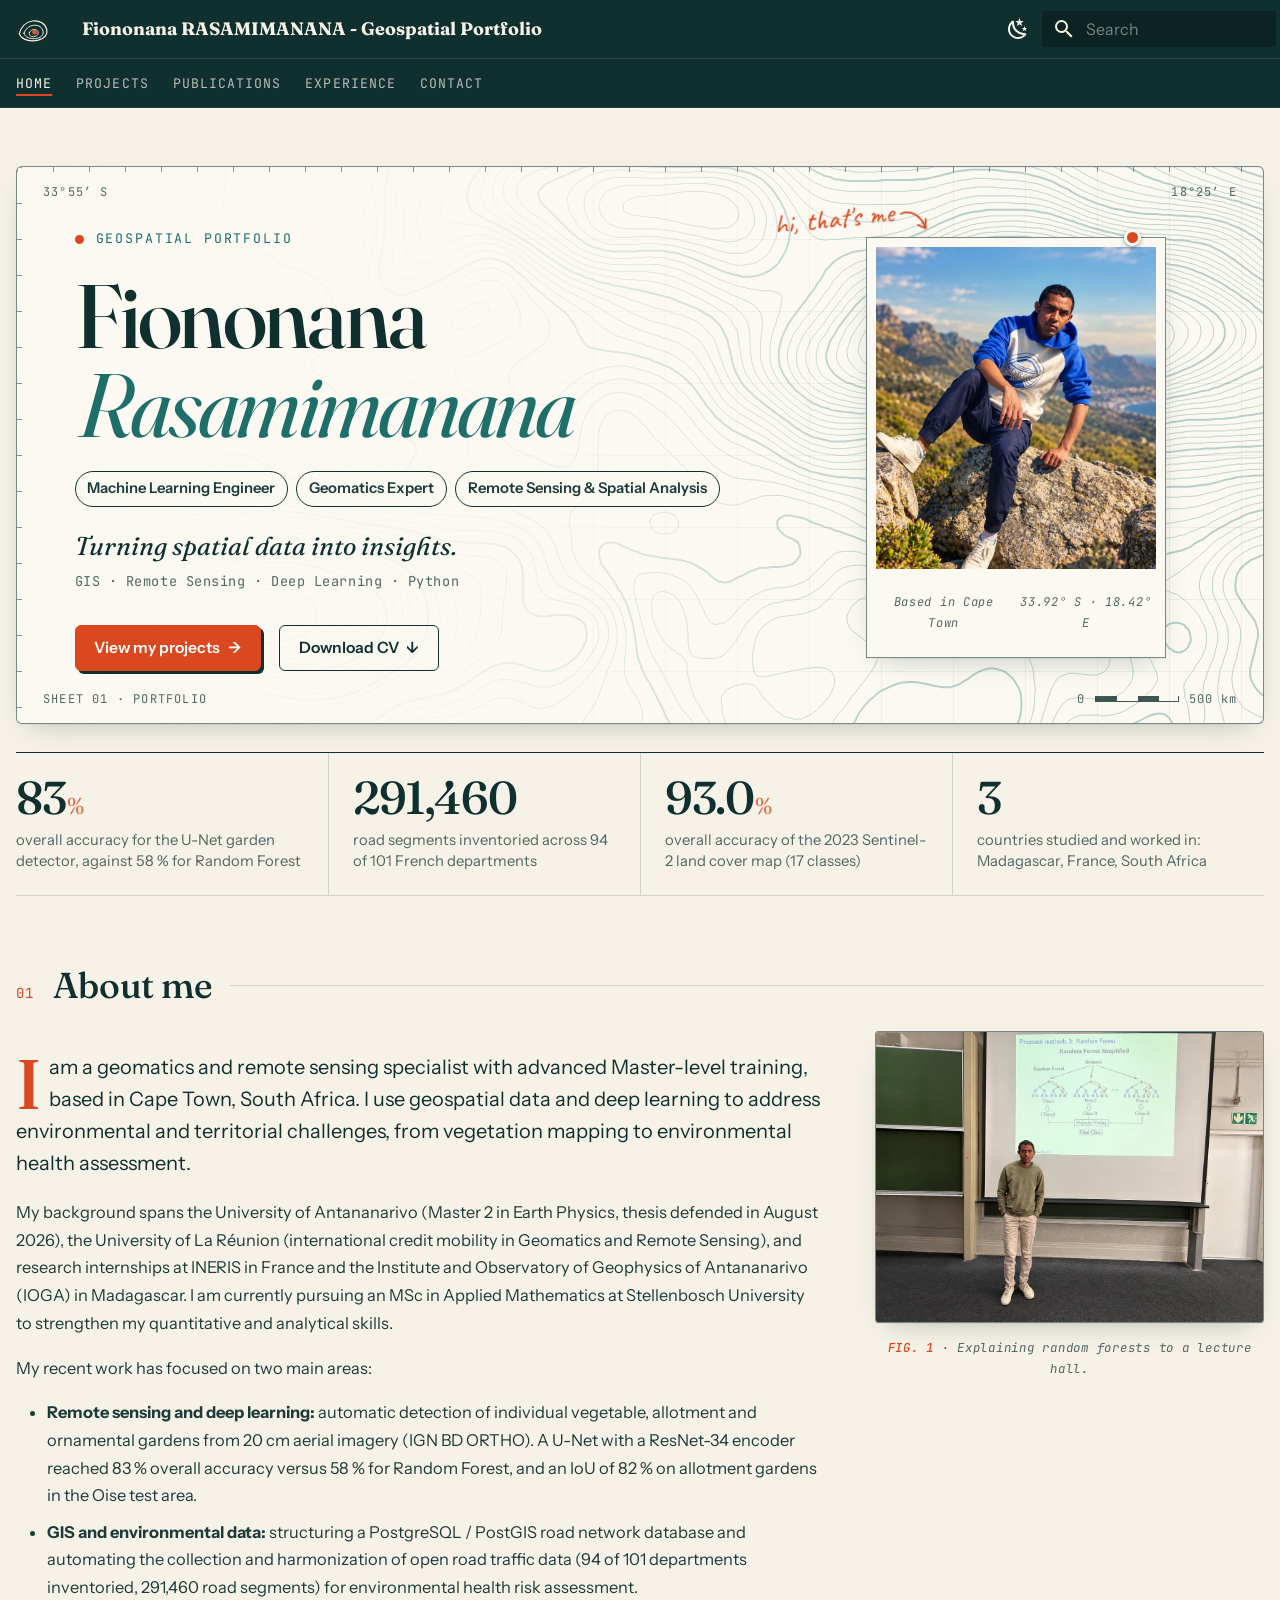
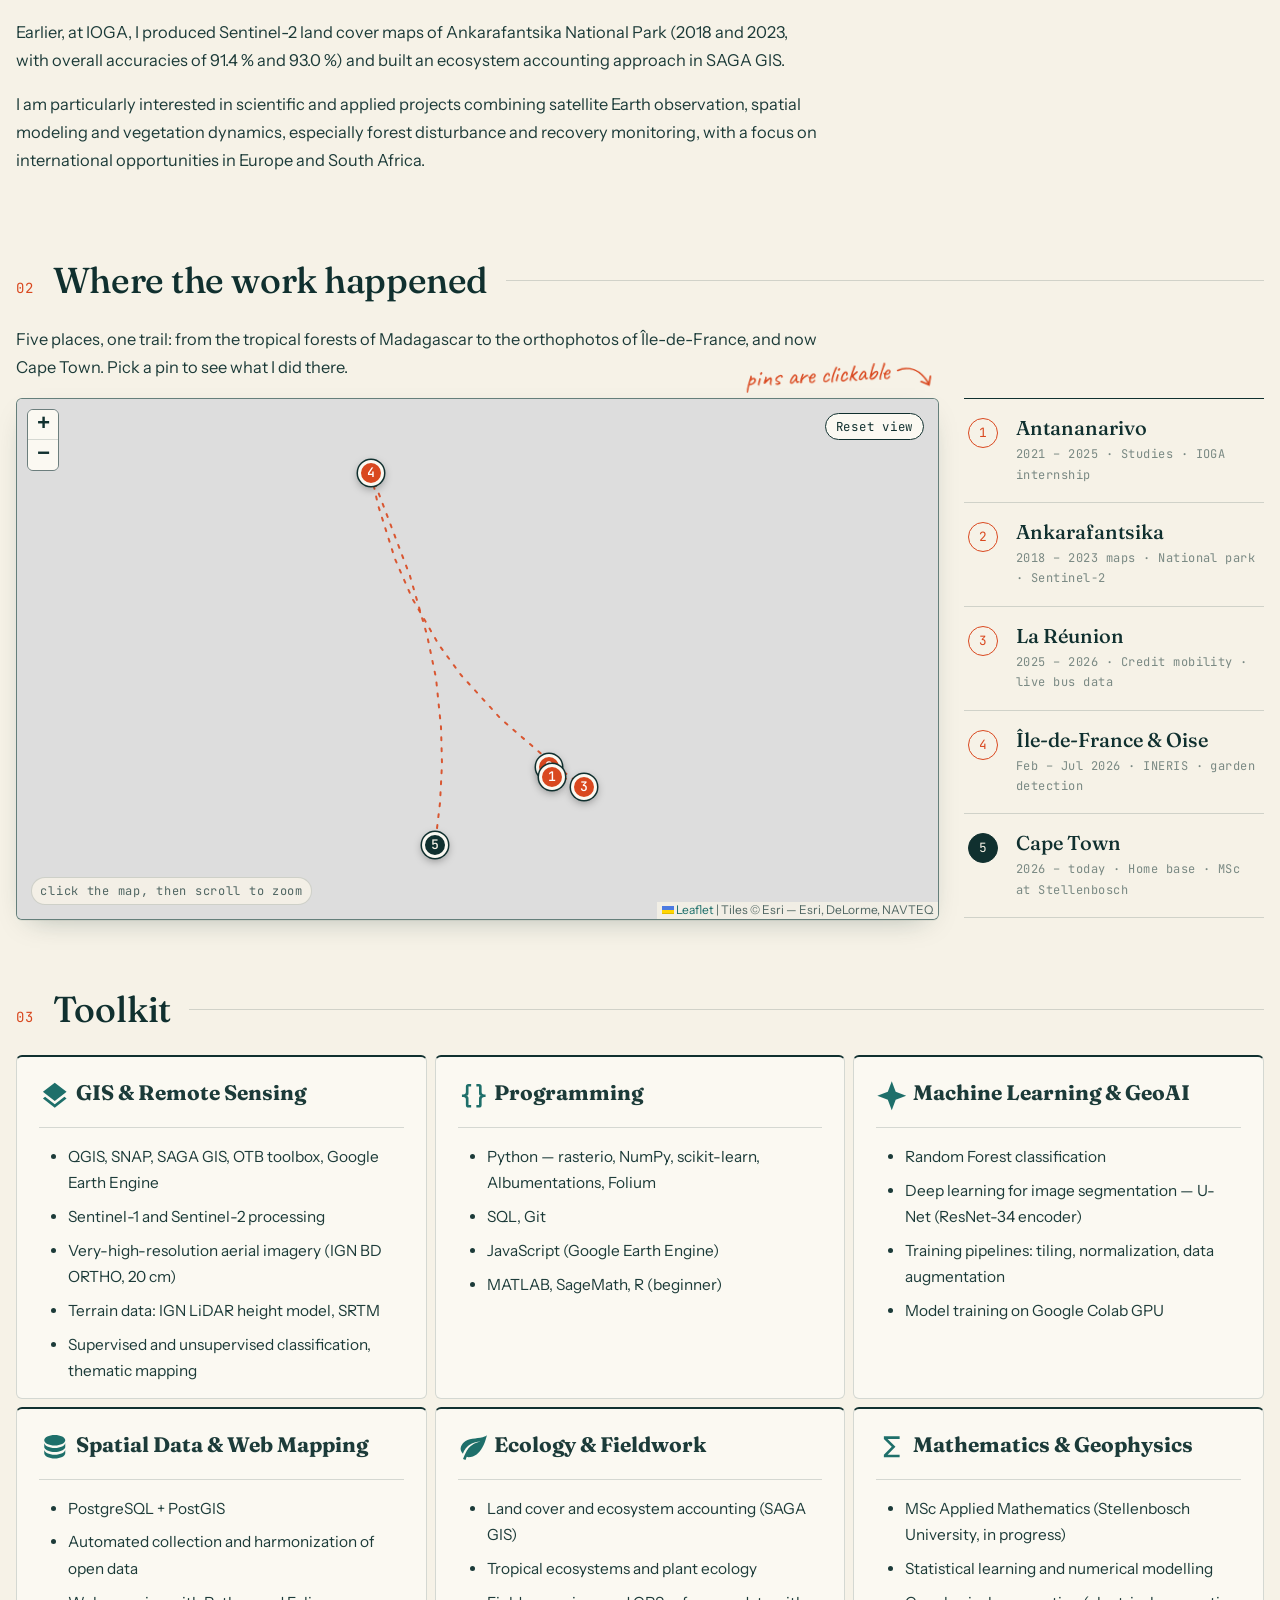
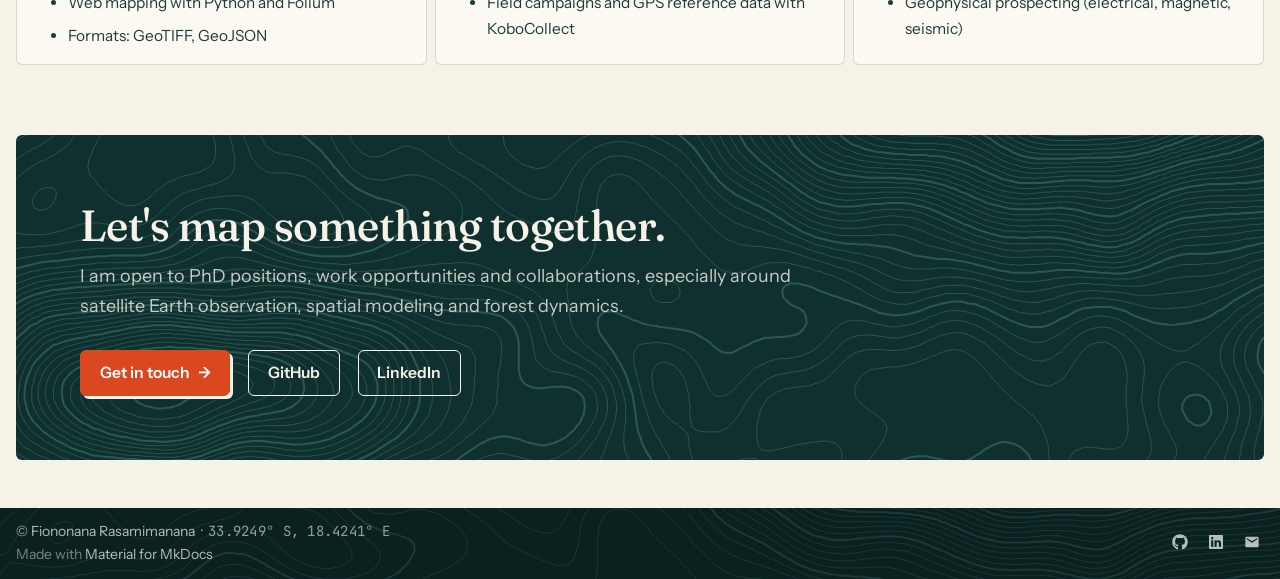
==== index.html @ 6b92d425 "Deployed 9c13c02 with MkDocs version: 1.6.1" ====
<!doctype html>
<html lang="en" class="no-js">
  <head>
    
      <meta charset="utf-8">
      <meta name="viewport" content="width=device-width,initial-scale=1">
      
        <meta name="description" content="Portfolio of Fiononana RASAMIMANANA — GIS, Remote Sensing, and Spatial Data Science">
      
      
        <meta name="author" content="Fiononana RASAMIMANANA">
      
      
        <link rel="canonical" href="https://fy0500.github.io/">
      
      
      
        <link rel="next" href="projects/">
      
      
        
      
      
      <link rel="icon" href="assets/images/favicon.svg">
      <meta name="generator" content="mkdocs-1.6.1, mkdocs-material-9.8.0">
    
    
      
        <title>Fiononana RASAMIMANANA - Geospatial Portfolio</title>
      
    
    
      <link rel="stylesheet" href="assets/stylesheets/main.57a0d79d.min.css">
      
        
        <link rel="stylesheet" href="assets/stylesheets/palette.fb2fffe2.min.css">
      
      


    
    
      
    
    
      
    
    
      <link rel="stylesheet" href="https://fonts.googleapis.com/css2?family=Fraunces:ital,opsz,wght@0,9..144,400..700;1,9..144,400..700&family=Instrument+Sans:ital,wght@0,400..700;1,400..700&family=JetBrains+Mono:wght@400;500&family=Caveat:wght@500&display=swap">
    
      <link rel="stylesheet" href="assets/vendor/leaflet/leaflet.css">
    
      <link rel="stylesheet" href="assets/css/extra.css">
    
    <script>__md_scope=new URL(".",location),__md_hash=e=>[...e].reduce(((e,_)=>(e<<5)-e+_.charCodeAt(0)),0),__md_get=(e,_=localStorage,t=__md_scope)=>JSON.parse(_.getItem(t.pathname+"."+e)),__md_set=(e,_,t=localStorage,a=__md_scope)=>{try{t.setItem(a.pathname+"."+e,JSON.stringify(_))}catch(e){}}</script>
    
      

    
    
  </head>
  
  
    
    
      
    
    
    
    
    <body dir="ltr" data-md-color-scheme="default" data-md-color-primary="custom" data-md-color-accent="custom">
  
    
    <input class="md-toggle" data-md-toggle="drawer" type="checkbox" id="__drawer" autocomplete="off">
    <input class="md-toggle" data-md-toggle="search" type="checkbox" id="__search" autocomplete="off">
    <label class="md-overlay" for="__drawer"></label>
    <div data-md-component="skip">
      
    </div>
    <div data-md-component="announce">
      
    </div>
    
    
      

<header class="md-header" data-md-component="header">
  <nav class="md-header__inner md-grid" aria-label="Header">
    <a href="." title="Fiononana RASAMIMANANA - Geospatial Portfolio" class="md-header__button md-logo" aria-label="Fiononana RASAMIMANANA - Geospatial Portfolio" data-md-component="logo">
      
  <img src="assets/images/logo.svg" alt="logo">

    </a>
    <label class="md-header__button md-icon" for="__drawer">
      
      <svg xmlns="http://www.w3.org/2000/svg" viewBox="0 0 24 24"><path d="M3 6h18v2H3zm0 5h18v2H3zm0 5h18v2H3z"/></svg>
    </label>
    <div class="md-header__title" data-md-component="header-title">
      <div class="md-header__ellipsis">
        <div class="md-header__topic">
          <span class="md-ellipsis">
            Fiononana RASAMIMANANA - Geospatial Portfolio
          </span>
        </div>
        <div class="md-header__topic" data-md-component="header-topic">
          <span class="md-ellipsis">
            
              Home
            
          </span>
        </div>
      </div>
    </div>
    
      
        <form class="md-header__option" data-md-component="palette">
  
    
    
    
    <input class="md-option" data-md-color-media="" data-md-color-scheme="default" data-md-color-primary="custom" data-md-color-accent="custom"  aria-label="Switch to dark mode"  type="radio" name="__palette" id="__palette_0">
    
      <label class="md-header__button md-icon" title="Switch to dark mode" for="__palette_1" hidden>
        <svg xmlns="http://www.w3.org/2000/svg" viewBox="0 0 24 24"><path d="m17.75 4.09-2.53 1.94.91 3.06-2.63-1.81-2.63 1.81.91-3.06-2.53-1.94L12.44 4l1.06-3 1.06 3zm3.5 6.91-1.64 1.25.59 1.98-1.7-1.17-1.7 1.17.59-1.98L15.75 11l2.06-.05L18.5 9l.69 1.95zm-2.28 4.95c.83-.08 1.72 1.1 1.19 1.85-.32.45-.66.87-1.08 1.27C15.17 23 8.84 23 4.94 19.07c-3.91-3.9-3.91-10.24 0-14.14.4-.4.82-.76 1.27-1.08.75-.53 1.93.36 1.85 1.19-.27 2.86.69 5.83 2.89 8.02a9.96 9.96 0 0 0 8.02 2.89m-1.64 2.02a12.08 12.08 0 0 1-7.8-3.47c-2.17-2.19-3.33-5-3.49-7.82-2.81 3.14-2.7 7.96.31 10.98 3.02 3.01 7.84 3.12 10.98.31"/></svg>
      </label>
    
  
    
    
    
    <input class="md-option" data-md-color-media="" data-md-color-scheme="slate" data-md-color-primary="custom" data-md-color-accent="custom"  aria-label="Switch to light mode"  type="radio" name="__palette" id="__palette_1">
    
      <label class="md-header__button md-icon" title="Switch to light mode" for="__palette_0" hidden>
        <svg xmlns="http://www.w3.org/2000/svg" viewBox="0 0 24 24"><path d="M12 7a5 5 0 0 1 5 5 5 5 0 0 1-5 5 5 5 0 0 1-5-5 5 5 0 0 1 5-5m0 2a3 3 0 0 0-3 3 3 3 0 0 0 3 3 3 3 0 0 0 3-3 3 3 0 0 0-3-3m0-7 2.39 3.42C13.65 5.15 12.84 5 12 5s-1.65.15-2.39.42zM3.34 7l4.16-.35A7.2 7.2 0 0 0 5.94 8.5c-.44.74-.69 1.5-.83 2.29zm.02 10 1.76-3.77a7.131 7.131 0 0 0 2.38 4.14zM20.65 7l-1.77 3.79a7.02 7.02 0 0 0-2.38-4.15zm-.01 10-4.14.36c.59-.51 1.12-1.14 1.54-1.86.42-.73.69-1.5.83-2.29zM12 22l-2.41-3.44c.74.27 1.55.44 2.41.44.82 0 1.63-.17 2.37-.44z"/></svg>
      </label>
    
  
</form>
      
    
    
      <script>var palette=__md_get("__palette");if(palette&&palette.color){if("(prefers-color-scheme)"===palette.color.media){var media=matchMedia("(prefers-color-scheme: light)"),input=document.querySelector(media.matches?"[data-md-color-media='(prefers-color-scheme: light)']":"[data-md-color-media='(prefers-color-scheme: dark)']");palette.color.media=input.getAttribute("data-md-color-media"),palette.color.scheme=input.getAttribute("data-md-color-scheme"),palette.color.primary=input.getAttribute("data-md-color-primary"),palette.color.accent=input.getAttribute("data-md-color-accent")}for(var[key,value]of Object.entries(palette.color))document.body.setAttribute("data-md-color-"+key,value)}</script>
    
    
    
      
      
        <label class="md-header__button md-icon" for="__search">
          
          <svg xmlns="http://www.w3.org/2000/svg" viewBox="0 0 24 24"><path d="M9.5 3A6.5 6.5 0 0 1 16 9.5c0 1.61-.59 3.09-1.56 4.23l.27.27h.79l5 5-1.5 1.5-5-5v-.79l-.27-.27A6.52 6.52 0 0 1 9.5 16 6.5 6.5 0 0 1 3 9.5 6.5 6.5 0 0 1 9.5 3m0 2C7 5 5 7 5 9.5S7 14 9.5 14 14 12 14 9.5 12 5 9.5 5"/></svg>
        </label>
        <div class="md-search" data-md-component="search" role="dialog">
  <label class="md-search__overlay" for="__search"></label>
  <div class="md-search__inner" role="search">
    <form class="md-search__form" name="search">
      <input type="text" class="md-search__input" name="query" aria-label="Search" placeholder="Search" autocapitalize="off" autocorrect="off" autocomplete="off" spellcheck="false" data-md-component="search-query" required>
      <label class="md-search__icon md-icon" for="__search">
        
        <svg xmlns="http://www.w3.org/2000/svg" viewBox="0 0 24 24"><path d="M9.5 3A6.5 6.5 0 0 1 16 9.5c0 1.61-.59 3.09-1.56 4.23l.27.27h.79l5 5-1.5 1.5-5-5v-.79l-.27-.27A6.52 6.52 0 0 1 9.5 16 6.5 6.5 0 0 1 3 9.5 6.5 6.5 0 0 1 9.5 3m0 2C7 5 5 7 5 9.5S7 14 9.5 14 14 12 14 9.5 12 5 9.5 5"/></svg>
        
        <svg xmlns="http://www.w3.org/2000/svg" viewBox="0 0 24 24"><path d="M20 11v2H8l5.5 5.5-1.42 1.42L4.16 12l7.92-7.92L13.5 5.5 8 11z"/></svg>
      </label>
      <nav class="md-search__options" aria-label="Search">
        
        <button type="reset" class="md-search__icon md-icon" title="Clear" aria-label="Clear" tabindex="-1">
          
          <svg xmlns="http://www.w3.org/2000/svg" viewBox="0 0 24 24"><path d="M19 6.41 17.59 5 12 10.59 6.41 5 5 6.41 10.59 12 5 17.59 6.41 19 12 13.41 17.59 19 19 17.59 13.41 12z"/></svg>
        </button>
      </nav>
      
    </form>
    <div class="md-search__output">
      <div class="md-search__scrollwrap" tabindex="0" data-md-scrollfix>
        <div class="md-search-result" data-md-component="search-result">
          <div class="md-search-result__meta">
            Initializing search
          </div>
          <ol class="md-search-result__list" role="presentation"></ol>
        </div>
      </div>
    </div>
  </div>
</div>
      
    
    
  </nav>
  
</header>
    
    <div class="md-container" data-md-component="container">
      
      
        
          
            
<nav class="md-tabs" aria-label="Tabs" data-md-component="tabs">
  <div class="md-grid">
    <ul class="md-tabs__list">
      
        
  
  
  
    
  
  
    <li class="md-tabs__item md-tabs__item--active">
      <a href="." class="md-tabs__link">
        
  
  
    
  
  Home

      </a>
    </li>
  

      
        
  
  
  
  
    
    
      <li class="md-tabs__item">
        <a href="projects/" class="md-tabs__link">
          
  
  
  Projects

        </a>
      </li>
    
  

      
        
  
  
  
  
    <li class="md-tabs__item">
      <a href="publications/" class="md-tabs__link">
        
  
  
    
  
  Publications

      </a>
    </li>
  

      
        
  
  
  
  
    <li class="md-tabs__item">
      <a href="experience/" class="md-tabs__link">
        
  
  
    
  
  Experience

      </a>
    </li>
  

      
        
  
  
  
  
    <li class="md-tabs__item">
      <a href="contact/" class="md-tabs__link">
        
  
  
    
  
  Contact

      </a>
    </li>
  

      
    </ul>
  </div>
</nav>
          
        
      
      <main class="md-main" data-md-component="main">
        <div class="md-main__inner md-grid">
          
            
              
                
              
              <div class="md-sidebar md-sidebar--primary" data-md-component="sidebar" data-md-type="navigation" hidden>
                <div class="md-sidebar__scrollwrap">
                  <div class="md-sidebar__inner">
                    


  


<nav class="md-nav md-nav--primary md-nav--lifted" aria-label="Navigation" data-md-level="0">
  <label class="md-nav__title" for="__drawer">
    <a href="." title="Fiononana RASAMIMANANA - Geospatial Portfolio" class="md-nav__button md-logo" aria-label="Fiononana RASAMIMANANA - Geospatial Portfolio" data-md-component="logo">
      
  <img src="assets/images/logo.svg" alt="logo">

    </a>
    Fiononana RASAMIMANANA - Geospatial Portfolio
  </label>
  
  <ul class="md-nav__list" data-md-scrollfix>
    
      
      
  
  
    
  
  
  
    <li class="md-nav__item md-nav__item--active">
      
      <input class="md-nav__toggle md-toggle" type="checkbox" id="__toc">
      
      
      
      <a href="." class="md-nav__link md-nav__link--active">
        
  
  
  <span class="md-ellipsis">
    
  
    Home
  

    
  </span>
  
  

      </a>
      
    </li>
  

    
      
      
  
  
  
  
    
    
    
    
      
      
    
    
    <li class="md-nav__item md-nav__item--nested">
      
        
        
        <input class="md-nav__toggle md-toggle " type="checkbox" id="__nav_2" >
        
          
          <label class="md-nav__link" for="__nav_2" id="__nav_2_label" tabindex="0">
            
  
  
  <span class="md-ellipsis">
    
  
    Projects
  

    
  </span>
  
  

            <span class="md-nav__icon md-icon"></span>
          </label>
        
        <nav class="md-nav" data-md-level="1" aria-labelledby="__nav_2_label" aria-expanded="false">
          <label class="md-nav__title" for="__nav_2">
            <span class="md-nav__icon md-icon"></span>
            
  
    Projects
  

          </label>
          <ul class="md-nav__list" data-md-scrollfix>
            
              
                
  
  
  
  
    <li class="md-nav__item">
      <a href="projects/" class="md-nav__link">
        
  
  
  <span class="md-ellipsis">
    
  
    All Projects
  

    
  </span>
  
  

      </a>
    </li>
  

              
            
              
                
  
  
  
  
    <li class="md-nav__item">
      <a href="projects/sample-project/" class="md-nav__link">
        
  
  
  <span class="md-ellipsis">
    
  
    Garden Detection & Road Traffic
  

    
  </span>
  
  

      </a>
    </li>
  

              
            
              
                
  
  
  
  
    <li class="md-nav__item">
      <a href="projects/ecosystem-accounting-ankarafantsika/" class="md-nav__link">
        
  
  
  <span class="md-ellipsis">
    
  
    Ecosystem Accounting, Ankarafantsika
  

    
  </span>
  
  

      </a>
    </li>
  

              
            
              
                
  
  
  
  
    <li class="md-nav__item">
      <a href="projects/PostGIS_en/" class="md-nav__link">
        
  
  
  <span class="md-ellipsis">
    
  
    Real-Time Car Jaune Bus Tracking with PostGIS
  

    
  </span>
  
  

      </a>
    </li>
  

              
            
          </ul>
        </nav>
      
    </li>
  

    
      
      
  
  
  
  
    <li class="md-nav__item">
      <a href="publications/" class="md-nav__link">
        
  
  
  <span class="md-ellipsis">
    
  
    Publications
  

    
  </span>
  
  

      </a>
    </li>
  

    
      
      
  
  
  
  
    <li class="md-nav__item">
      <a href="experience/" class="md-nav__link">
        
  
  
  <span class="md-ellipsis">
    
  
    Experience
  

    
  </span>
  
  

      </a>
    </li>
  

    
      
      
  
  
  
  
    <li class="md-nav__item">
      <a href="contact/" class="md-nav__link">
        
  
  
  <span class="md-ellipsis">
    
  
    Contact
  

    
  </span>
  
  

      </a>
    </li>
  

    
  </ul>
</nav>
                  </div>
                </div>
              </div>
            
            
              
                
              
              <div class="md-sidebar md-sidebar--secondary" data-md-component="sidebar" data-md-type="toc" hidden>
                <div class="md-sidebar__scrollwrap">
                  <div class="md-sidebar__inner">
                    

<nav class="md-nav md-nav--secondary" aria-label="Table of contents">
  
  
  
  
</nav>
                  </div>
                </div>
              </div>
            
          
          
            <div class="md-content" data-md-component="content">
              
              <article class="md-content__inner md-typeset">
                
                  
  




<section class="hero">
<div class="hero__ticks"></div>
<span class="hero__corner hero__corner--tl">33°55′ S</span>
<span class="hero__corner hero__corner--tr">18°25′ E</span>
<span class="hero__corner hero__corner--bl">SHEET 01 · PORTFOLIO</span>
<span class="hero__scale"><span>0</span><i></i><span>500 km</span></span>
<div class="hero__inner">
<div class="hero__text">
<p class="hero__eyebrow">Geospatial portfolio</p>
<h1>Fiononana <em>Rasamimanana</em></h1>
<ul class="hero__roles"><li>Machine Learning Engineer</li><li>Geomatics Expert</li><li>Remote Sensing &amp; Spatial Analysis</li></ul>
<p class="lede">Turning spatial data into insights.</p>
<p class="stack">GIS&nbsp;·&nbsp;Remote Sensing&nbsp;·&nbsp;Deep Learning&nbsp;·&nbsp;Python</p>
<div class="hero__cta">
<a class="btn btn--primary" href="projects/">View my projects <span aria-hidden="true">→</span></a>
<a class="btn" href="assets/CV_Fiononana.pdf">Download CV <span aria-hidden="true">↓</span></a>
</div>
</div>
<figure class="hero__photo">
<span class="hero__note">hi, that's me <svg viewBox="0 0 30 26" aria-hidden="true"><path d="M3 4c10-3 19 3 23 16M19 17l7 4 1-9"/></svg></span>
<div class="frame">
<span class="hero__pin"></span>
<img src="assets/images/profile.webp" width="800" height="902" alt="Fiononana Rasamimanana sitting on a rock above a coastal landscape">
<figcaption><span>Based in Cape Town</span><span>33.92° S · 18.42° E</span></figcaption>
</div>
</figure>
</div>
</section>

<div class="facts reveal">
<div class="fact"><span class="fact__num"><span data-count="83">83</span><small>%</small></span><span class="fact__label">overall accuracy for the U-Net garden detector, against 58 % for Random Forest</span></div>
<div class="fact"><span class="fact__num"><span data-count="291460">291,460</span></span><span class="fact__label">road segments inventoried across 94 of 101 French departments</span></div>
<div class="fact"><span class="fact__num"><span data-count="93" data-decimals="1">93.0</span><small>%</small></span><span class="fact__label">overall accuracy of the 2023 Sentinel-2 land cover map (17 classes)</span></div>
<div class="fact"><span class="fact__num"><span data-count="3">3</span></span><span class="fact__label">countries studied and worked in: Madagascar, France, South Africa</span></div>
</div>

<div class="sec-head reveal"><span class="sec-no">01</span><h2>About me</h2></div>

<div class="about-section reveal">
<div class="about-text">
<p>I am a geomatics and remote sensing specialist with advanced Master-level training, based in Cape Town, South Africa. I use geospatial data and deep learning to address environmental and territorial challenges, from vegetation mapping to environmental health assessment.</p>
<p>My background spans the University of Antananarivo (Master 2 in Earth Physics, thesis defended in August 2026), the University of La Réunion (international credit mobility in Geomatics and Remote Sensing), and research internships at INERIS in France and the Institute and Observatory of Geophysics of Antananarivo (IOGA) in Madagascar. I am currently pursuing an MSc in Applied Mathematics at Stellenbosch University to strengthen my quantitative and analytical skills.</p>
<p>My recent work has focused on two main areas:</p>
<ul>
<li><strong>Remote sensing and deep learning:</strong> automatic detection of individual vegetable, allotment and ornamental gardens from 20 cm aerial imagery (IGN BD ORTHO). A U-Net with a ResNet-34 encoder reached 83 % overall accuracy versus 58 % for Random Forest, and an IoU of 82 % on allotment gardens in the Oise test area.</li>
<li><strong>GIS and environmental data:</strong> structuring a PostgreSQL / PostGIS road network database and automating the collection and harmonization of open road traffic data (94 of 101 departments inventoried, 291,460 road segments) for environmental health risk assessment.</li>
</ul>
<p>Earlier, at IOGA, I produced Sentinel-2 land cover maps of Ankarafantsika National Park (2018 and 2023, with overall accuracies of 91.4 % and 93.0 %) and built an ecosystem accounting approach in SAGA GIS.</p>
<p>I am particularly interested in scientific and applied projects combining satellite Earth observation, spatial modeling and vegetation dynamics, especially forest disturbance and recovery monitoring, with a focus on international opportunities in Europe and South Africa.</p>
</div>
<figure class="about-fig">
<img src="assets/images/about.webp" width="1100" height="825" loading="lazy" alt="Fiononana presenting a slide on random forests in a lecture hall">
<figcaption><b>FIG. 1</b> · Explaining random forests to a lecture hall.</figcaption>
</figure>
</div>
<div class="sec-head reveal"><span class="sec-no">02</span><h2>Where the work happened</h2></div>

<p class="reveal" style="max-width:42rem">Five places, one trail: from the tropical forests of Madagascar to the orthophotos of Île-de-France, and now Cape Town. Pick a pin to see what I did there.</p>

<div class="fieldwork reveal">
<div class="fieldwork__note">pins are clickable <svg viewBox="0 0 40 26" aria-hidden="true"><path d="M2 4c12-4 24 0 32 16M26 17l8 4 2-9"/></svg></div>
<div class="mapframe">
<div id="field-map" role="region" aria-label="Map of the places where I studied and worked"></div>
<span class="mapframe__hint">click the map, then scroll to zoom</span>
<button class="mapframe__reset" type="button">Reset view</button>
</div>
<ol class="sites" id="site-list"></ol>
</div>

<div class="sec-head reveal"><span class="sec-no">03</span><h2>Toolkit</h2></div>

<div class="grid cards reveal">
<ul>
<li>
<p><span class="twemoji lg middle"><svg xmlns="http://www.w3.org/2000/svg" viewBox="0 0 24 24"><path d="m12 16 7.36-5.73L21 9l-9-7-9 7 1.63 1.27M12 18.54l-7.38-5.73L3 14.07l9 7 9-7-1.63-1.27z"/></svg></span> <strong>GIS &amp; Remote Sensing</strong></p>
<hr />
<ul>
<li>QGIS, SNAP, SAGA GIS, OTB toolbox, Google Earth Engine</li>
<li>Sentinel-1 and Sentinel-2 processing</li>
<li>Very-high-resolution aerial imagery (IGN BD ORTHO, 20 cm)</li>
<li>Terrain data: IGN LiDAR height model, SRTM</li>
<li>Supervised and unsupervised classification, thematic mapping</li>
</ul>
</li>
<li>
<p><span class="twemoji lg middle"><svg xmlns="http://www.w3.org/2000/svg" viewBox="0 0 24 24"><path d="M8 3a2 2 0 0 0-2 2v4a2 2 0 0 1-2 2H3v2h1a2 2 0 0 1 2 2v4a2 2 0 0 0 2 2h2v-2H8v-5a2 2 0 0 0-2-2 2 2 0 0 0 2-2V5h2V3m6 0a2 2 0 0 1 2 2v4a2 2 0 0 0 2 2h1v2h-1a2 2 0 0 0-2 2v4a2 2 0 0 1-2 2h-2v-2h2v-5a2 2 0 0 1 2-2 2 2 0 0 1-2-2V5h-2V3z"/></svg></span> <strong>Programming</strong></p>
<hr />
<ul>
<li>Python — rasterio, NumPy, scikit-learn, Albumentations, Folium</li>
<li>SQL, Git</li>
<li>JavaScript (Google Earth Engine)</li>
<li>MATLAB, SageMath, R (beginner)</li>
</ul>
</li>
<li>
<p><span class="twemoji lg middle"><svg xmlns="http://www.w3.org/2000/svg" viewBox="0 0 24 24"><path d="M12 1 9 9l-8 3 8 3 3 8 3-8 8-3-8-3z"/></svg></span> <strong>Machine Learning &amp; GeoAI</strong></p>
<hr />
<ul>
<li>Random Forest classification</li>
<li>Deep learning for image segmentation — U-Net (ResNet-34 encoder)</li>
<li>Training pipelines: tiling, normalization, data augmentation</li>
<li>Model training on Google Colab GPU</li>
</ul>
</li>
<li>
<p><span class="twemoji lg middle"><svg xmlns="http://www.w3.org/2000/svg" viewBox="0 0 24 24"><path d="M12 3C7.58 3 4 4.79 4 7s3.58 4 8 4 8-1.79 8-4-3.58-4-8-4M4 9v3c0 2.21 3.58 4 8 4s8-1.79 8-4V9c0 2.21-3.58 4-8 4s-8-1.79-8-4m0 5v3c0 2.21 3.58 4 8 4s8-1.79 8-4v-3c0 2.21-3.58 4-8 4s-8-1.79-8-4"/></svg></span> <strong>Spatial Data &amp; Web Mapping</strong></p>
<hr />
<ul>
<li>PostgreSQL + PostGIS</li>
<li>Automated collection and harmonization of open data</li>
<li>Web mapping with Python and Folium</li>
<li>Formats: GeoTIFF, GeoJSON</li>
</ul>
</li>
<li>
<p><span class="twemoji lg middle"><svg xmlns="http://www.w3.org/2000/svg" viewBox="0 0 24 24"><path d="M17 8C8 10 5.9 16.17 3.82 21.34l1.89.66.95-2.3c.48.17.98.3 1.34.3C19 20 22 3 22 3c-1 2-8 2.25-13 3.25S2 11.5 2 13.5s1.75 3.75 1.75 3.75C7 8 17 8 17 8"/></svg></span> <strong>Ecology &amp; Fieldwork</strong></p>
<hr />
<ul>
<li>Land cover and ecosystem accounting (SAGA GIS)</li>
<li>Tropical ecosystems and plant ecology</li>
<li>Field campaigns and GPS reference data with KoboCollect</li>
</ul>
</li>
<li>
<p><span class="twemoji lg middle"><svg xmlns="http://www.w3.org/2000/svg" viewBox="0 0 24 24"><path d="M18 6H8.83l6 6-6 6H18v2H6v-2l6-6-6-6V4h12z"/></svg></span> <strong>Mathematics &amp; Geophysics</strong></p>
<hr />
<ul>
<li>MSc Applied Mathematics (Stellenbosch University, in progress)</li>
<li>Statistical learning and numerical modelling</li>
<li>Geophysical prospecting (electrical, magnetic, seismic)</li>
</ul>
</li>
</ul>
</div>
<section class="cta reveal">
<h2>Let's map something together.</h2>
<p>I am open to PhD positions, work opportunities and collaborations, especially around satellite Earth observation, spatial modeling and forest dynamics.</p>
<div class="cta__row">
<a class="btn btn--primary" href="contact/">Get in touch <span aria-hidden="true">→</span></a>
<a class="btn" href="https://github.com/fy0500">GitHub</a>
<a class="btn" href="https://linkedin.com/in/fiononana-rasamimanana">LinkedIn</a>
</div>
</section>







  
  




  



                
              </article>
            </div>
          
          
<script>var target=document.getElementById(location.hash.slice(1));target&&target.name&&(target.checked=target.name.startsWith("__tabbed_"))</script>
        </div>
        
          <button type="button" class="md-top md-icon" data-md-component="top" hidden>
  
  <svg xmlns="http://www.w3.org/2000/svg" viewBox="0 0 24 24"><path d="M13 20h-2V8l-5.5 5.5-1.42-1.42L12 4.16l7.92 7.92-1.42 1.42L13 8z"/></svg>
  Back to top
</button>
        
      </main>
      
        <footer class="md-footer">
  
  <div class="md-footer-meta md-typeset">
    <div class="md-footer-meta__inner md-grid">
      <div class="md-copyright">
  
    <div class="md-copyright__highlight">
      &copy; Fiononana Rasamimanana &nbsp;·&nbsp; <span class="coords">33.9249° S, 18.4241° E</span>
    </div>
  
  
    Made with
    <a href="https://squidfunk.github.io/mkdocs-material/" target="_blank" rel="noopener">
      Material for MkDocs
    </a>
  
</div>
      
        
<div class="md-social">
  
    
    
    
    
      
      
    
    <a href="https://github.com/fy0500" target="_blank" rel="noopener" title="github.com" class="md-social__link">
      <svg xmlns="http://www.w3.org/2000/svg" viewBox="0 0 512 512"><!--! Font Awesome Free 7.1.0 by @fontawesome - https://fontawesome.com License - https://fontawesome.com/license/free (Icons: CC BY 4.0, Fonts: SIL OFL 1.1, Code: MIT License) Copyright 2025 Fonticons, Inc.--><path d="M173.9 397.4c0 2-2.3 3.6-5.2 3.6-3.3.3-5.6-1.3-5.6-3.6 0-2 2.3-3.6 5.2-3.6 3-.3 5.6 1.3 5.6 3.6m-31.1-4.5c-.7 2 1.3 4.3 4.3 4.9 2.6 1 5.6 0 6.2-2s-1.3-4.3-4.3-5.2c-2.6-.7-5.5.3-6.2 2.3m44.2-1.7c-2.9.7-4.9 2.6-4.6 4.9.3 2 2.9 3.3 5.9 2.6 2.9-.7 4.9-2.6 4.6-4.6-.3-1.9-3-3.2-5.9-2.9M252.8 8C114.1 8 8 113.3 8 252c0 110.9 69.8 205.8 169.5 239.2 12.8 2.3 17.3-5.6 17.3-12.1 0-6.2-.3-40.4-.3-61.4 0 0-70 15-84.7-29.8 0 0-11.4-29.1-27.8-36.6 0 0-22.9-15.7 1.6-15.4 0 0 24.9 2 38.6 25.8 21.9 38.6 58.6 27.5 72.9 20.9 2.3-16 8.8-27.1 16-33.7-55.9-6.2-112.3-14.3-112.3-110.5 0-27.5 7.6-41.3 23.6-58.9-2.6-6.5-11.1-33.3 2.6-67.9 20.9-6.5 69 27 69 27 20-5.6 41.5-8.5 62.8-8.5s42.8 2.9 62.8 8.5c0 0 48.1-33.6 69-27 13.7 34.7 5.2 61.4 2.6 67.9 16 17.7 25.8 31.5 25.8 58.9 0 96.5-58.9 104.2-114.8 110.5 9.2 7.9 17 22.9 17 46.4 0 33.7-.3 75.4-.3 83.6 0 6.5 4.6 14.4 17.3 12.1C436.2 457.8 504 362.9 504 252 504 113.3 391.5 8 252.8 8M105.2 352.9c-1.3 1-1 3.3.7 5.2 1.6 1.6 3.9 2.3 5.2 1 1.3-1 1-3.3-.7-5.2-1.6-1.6-3.9-2.3-5.2-1m-10.8-8.1c-.7 1.3.3 2.9 2.3 3.9 1.6 1 3.6.7 4.3-.7.7-1.3-.3-2.9-2.3-3.9-2-.6-3.6-.3-4.3.7m32.4 35.6c-1.6 1.3-1 4.3 1.3 6.2 2.3 2.3 5.2 2.6 6.5 1 1.3-1.3.7-4.3-1.3-6.2-2.2-2.3-5.2-2.6-6.5-1m-11.4-14.7c-1.6 1-1.6 3.6 0 5.9s4.3 3.3 5.6 2.3c1.6-1.3 1.6-3.9 0-6.2-1.4-2.3-4-3.3-5.6-2"/></svg>
    </a>
  
    
    
    
    
      
      
    
    <a href="https://linkedin.com/in/fiononana-rasamimanana" target="_blank" rel="noopener" title="linkedin.com" class="md-social__link">
      <svg xmlns="http://www.w3.org/2000/svg" viewBox="0 0 448 512"><!--! Font Awesome Free 7.1.0 by @fontawesome - https://fontawesome.com License - https://fontawesome.com/license/free (Icons: CC BY 4.0, Fonts: SIL OFL 1.1, Code: MIT License) Copyright 2025 Fonticons, Inc.--><path d="M416 32H31.9C14.3 32 0 46.5 0 64.3v383.4C0 465.5 14.3 480 31.9 480H416c17.6 0 32-14.5 32-32.3V64.3c0-17.8-14.4-32.3-32-32.3M135.4 416H69V202.2h66.5V416zM102.2 96a38.5 38.5 0 1 1 0 77 38.5 38.5 0 1 1 0-77m282.1 320h-66.4V312c0-24.8-.5-56.7-34.5-56.7-34.6 0-39.9 27-39.9 54.9V416h-66.4V202.2h63.7v29.2h.9c8.9-16.8 30.6-34.5 62.9-34.5 67.2 0 79.7 44.3 79.7 101.9z"/></svg>
    </a>
  
    
    
    
    
    <a href="mailto:rasamimanana.finona@gmail.com" target="_blank" rel="noopener" title="" class="md-social__link">
      <svg xmlns="http://www.w3.org/2000/svg" viewBox="0 0 24 24"><path d="m20 8-8 5-8-5V6l8 5 8-5m0-2H4c-1.11 0-2 .89-2 2v12a2 2 0 0 0 2 2h16a2 2 0 0 0 2-2V6a2 2 0 0 0-2-2"/></svg>
    </a>
  
</div>
      
    </div>
  </div>
</footer>
      
    </div>
    <div class="md-dialog" data-md-component="dialog">
      <div class="md-dialog__inner md-typeset"></div>
    </div>
    
    
    
      
      
      <script id="__config" type="application/json">{"annotate": null, "base": ".", "features": ["navigation.tabs", "navigation.top", "content.code.copy"], "search": "assets/javascripts/workers/search.a7633da7.min.js", "tags": null, "translations": {"clipboard.copied": "Copied to clipboard", "clipboard.copy": "Copy to clipboard", "search.result.more.one": "1 more on this page", "search.result.more.other": "# more on this page", "search.result.none": "No matching documents", "search.result.one": "1 matching document", "search.result.other": "# matching documents", "search.result.placeholder": "Type to start searching", "search.result.term.missing": "Missing", "select.version": "Select version"}, "version": null}</script>
    
    
      <script src="assets/javascripts/bundle.c21346df.min.js"></script>
      
        <script src="assets/vendor/leaflet/leaflet.js"></script>
      
        <script src="assets/js/app.js"></script>
      
    
  <script data-mkdocs-jupyter-mathjax="{&quot;url&quot;: &quot;https://cdn.jsdelivr.net/npm/mathjax@4.1.3/tex-mml-chtml.js&quot;, &quot;version&quot;: 4}">
/* Shared by full pages and Material's instant navigation. */
(() => {
  const config = JSON.parse(document.currentScript.dataset.mkdocsJupyterMathjax);
  if (window.mkdocsJupyterMathJax) return;

  let loading;
  let queue = Promise.resolve();
  let previous = [];

  const ready = async () => {
    if (!loading) {
      loading = (async () => {
        let math = window.MathJax;
        if (!math?.typesetPromise) {
          const url = new URL(config.url, document.baseURI).href;
          const existing = Array.from(document.scripts).find(script =>
            script.src && (script.src === url || script.id === 'MathJax-script' ||
              (/mathjax/i.test(script.src) &&
               /\/(?:MathJax|latest|(?:tex|mml)(?:-mml)?-(?:chtml|svg))\.js(?:[?#]|$)/i.test(script.src))));
          if (existing) {
            if (!math?.startup?.promise) {
              await new Promise((resolve, reject) => {
                existing.addEventListener('load', resolve, { once: true });
                existing.addEventListener('error', reject, { once: true });
              });
            }
          } else {
            // Keep site macros, delimiters and startup hooks when supplied.
            const options = math || {};
            window.MathJax = {
              ...options,
              loader: {
                ...options.loader,
                load: Array.from(new Set(['ui/safe', ...(options.loader?.load || [])]))
              },
              startup: { typeset: false, ...options.startup },
              tex: {
                tags: 'ams',
                useLabelIds: true,
                inlineMath: [['$', '$'], ['\\(', '\\)']],
                displayMath: [['$$', '$$'], ['\\[', '\\]']],
                processEscapes: true,
                processEnvironments: true,
                ...options.tex
              }
            };
            await new Promise((resolve, reject) => {
              const script = document.createElement('script');
              script.src = config.url;
              script.id = 'MathJax-script';
              script.async = true;
              script.onload = resolve;
              script.onerror = reject;
              document.head.appendChild(script);
            });
          }
        }
        math = window.MathJax;
        await math.startup.promise;
        return math;
      })();
    }
    const math = await loading;
    // A site owner can extend the v3 queue again on each navigation.
    await math.startup.promise;
    return math;
  };

  const unrendered = node => {
    if (node.matches('mjx-container')) return [];
    if (!node.querySelector('mjx-container')) return [node];
    // In v3, scanning generated assistive MathML again produces nested output.
    return Array.from(node.children).flatMap(unrendered);
  };

  const refresh = () => {
    // A separate chain also serializes v3, without changing v4's startup promise.
    queue = queue.then(async () => {
      const notebooks = Array.from(document.querySelectorAll('.jupyter-wrapper'));
      if (!notebooks.length && !previous.length) return;
      if (notebooks.length === previous.length &&
          notebooks.every((node, index) => node === previous[index])) return;
      const math = await ready();
      if (previous.length) {
        math.typesetClear(previous);
        math.texReset();
      }
      previous = notebooks.filter(node => node.isConnected);
      const pending = previous.flatMap(unrendered);
      if (pending.length) await math.typesetPromise(pending);
    }).catch(error => console.error('mkdocs-jupyter: MathJax rendering failed', error));
    return queue;
  };

  window.mkdocsJupyterMathJax = { refresh };
  const start = () => {
    if (typeof document$ !== 'undefined') document$.subscribe(refresh);
    else refresh();
  };
  // Theme bundles and user-provided MathJax scripts can follow notebook content.
  if (document.readyState === 'loading') {
    document.addEventListener('DOMContentLoaded', start, { once: true });
  } else start();
})();

</script>
</body>
</html>
---- assets/stylesheets/main.57a0d79d.min.css ----
@charset "UTF-8";html{box-sizing:border-box;-webkit-text-size-adjust:none;-moz-text-size-adjust:none;text-size-adjust:none}*,:after,:before{box-sizing:inherit}@media(prefers-reduced-motion){*,:after,:before{transition:none!important}}body{margin:0;-webkit-font-smoothing:antialiased;-moz-osx-font-smoothing:grayscale;--md-text-font-family:var(--md-text-font, _),
    -apple-system, BlinkMacSystemFont, Helvetica, Arial, sans-serif;--md-code-font-family:var(--md-code-font, _),
    SFMono-Regular, Consolas, Menlo, monospace}.md-typeset code:not(.focus-visible),a,button,input,label{-webkit-tap-highlight-color:transparent}a{color:inherit;text-decoration:none}hr{box-sizing:initial;display:block;height:.05rem;padding:0;overflow:visible;border:0}small{font-size:80%}sub,sup{line-height:1em}img{border-style:none}table{border-spacing:0;border-collapse:initial}td,th{font-weight:400;vertical-align:top}button{padding:0;margin:0;font-family:inherit;font-size:inherit;background:#0000;border:0}input{border:0;outline:none}:root{--md-primary-fg-color:#4051b5;--md-primary-fg-color--light:#5d6cc0;--md-primary-fg-color--dark:#303fa1;--md-primary-bg-color:#fff;--md-primary-bg-color--light:#ffffffb3;--md-accent-fg-color:#526cfe;--md-accent-fg-color--transparent:#526cfe1a;--md-accent-bg-color:#fff;--md-accent-bg-color--light:#ffffffb3;--md-typeset-table-sort-icon:url("data:image/svg+xml;charset=utf-8,<svg xmlns='http://www.w3.org/2000/svg' viewBox='0 0 24 24'><path d='m18 21-4-4h3V7h-3l4-4 4 4h-3v10h3M2 19v-2h10v2M2 13v-2h7v2M2 7V5h4v2z'/></svg>");--md-typeset-table-sort-icon--asc:url("data:image/svg+xml;charset=utf-8,<svg xmlns='http://www.w3.org/2000/svg' viewBox='0 0 24 24'><path d='M19 17h3l-4 4-4-4h3V3h2M2 17h10v2H2M6 5v2H2V5m0 6h7v2H2z'/></svg>");--md-typeset-table-sort-icon--desc:url("data:image/svg+xml;charset=utf-8,<svg xmlns='http://www.w3.org/2000/svg' viewBox='0 0 24 24'><path d='M19 7h3l-4-4-4 4h3v14h2M2 17h10v2H2M6 5v2H2V5m0 6h7v2H2z'/></svg>")}[data-md-color-scheme=default]{color-scheme:light}[data-md-color-scheme=default] img[src$="#gh-dark-mode-only"],[data-md-color-scheme=default] img[src$="#only-dark"]{display:none}:root,[data-md-color-scheme=default]{--md-hue:225deg;--md-default-fg-color:#000000de;--md-default-fg-color--light:#0000008a;--md-default-fg-color--lighter:#00000052;--md-default-fg-color--lightest:#00000012;--md-default-bg-color:#fff;--md-default-bg-color--light:#ffffffb3;--md-default-bg-color--lighter:#ffffff4d;--md-default-bg-color--lightest:#ffffff1f;--md-code-fg-color:#36464e;--md-code-bg-color:#f5f5f5;--md-code-bg-color--light:#f5f5f5b3;--md-code-bg-color--lighter:#f5f5f54d;--md-code-hl-color:#4287ff;--md-code-hl-color--light:#4287ff1a;--md-code-hl-number-color:#d52a2a;--md-code-hl-special-color:#db1457;--md-code-hl-function-color:#a846b9;--md-code-hl-constant-color:#6e59d9;--md-code-hl-keyword-color:#3f6ec6;--md-code-hl-string-color:#1c7d4d;--md-code-hl-name-color:var(--md-code-fg-color);--md-code-hl-operator-color:var(--md-default-fg-color--light);--md-code-hl-punctuation-color:var(--md-default-fg-color--light);--md-code-hl-comment-color:var(--md-default-fg-color--light);--md-code-hl-generic-color:var(--md-default-fg-color--light);--md-code-hl-variable-color:var(--md-default-fg-color--light);--md-typeset-color:var(--md-default-fg-color);--md-typeset-a-color:var(--md-primary-fg-color);--md-typeset-del-color:#f5503d26;--md-typeset-ins-color:#0bd57026;--md-typeset-kbd-color:#fafafa;--md-typeset-kbd-accent-color:#fff;--md-typeset-kbd-border-color:#b8b8b8;--md-typeset-mark-color:#ffff0080;--md-typeset-table-color:#0000001f;--md-typeset-table-color--light:#00000009;--md-admonition-fg-color:var(--md-default-fg-color);--md-admonition-bg-color:var(--md-default-bg-color);--md-warning-fg-color:#000000de;--md-warning-bg-color:#ff9;--md-footer-fg-color:#fff;--md-footer-fg-color--light:#ffffffb3;--md-footer-fg-color--lighter:#ffffff73;--md-footer-bg-color:#000000de;--md-footer-bg-color--dark:#00000052;--md-shadow-z1:0 0.2rem 0.5rem #0000000d,
    0 0 0.05rem #0000001a;--md-shadow-z2:0 0.2rem 0.5rem #0000001a,
    0 0 0.05rem #00000040;--md-shadow-z3:0 0.2rem 0.5rem #0003,
    0 0 0.05rem #00000059}.md-icon svg{display:block;width:1.2rem;height:1.2rem;fill:currentcolor}aside,body,input{font-family:var(--md-text-font-family);font-feature-settings:"kern","liga";color:var(--md-typeset-color)}code,kbd,pre{font-family:var(--md-code-font-family);font-feature-settings:"kern"}.md-typeset{font-size:.8rem;line-height:1.6;overflow-wrap:break-word;-webkit-print-color-adjust:exact;color-adjust:exact}@media print{.md-typeset{font-size:.68rem}.md-typeset code,.md-typeset kbd,.md-typeset pre{white-space:pre-wrap}}.md-typeset blockquote,.md-typeset dl,.md-typeset figure,.md-typeset ol,.md-typeset pre,.md-typeset ul{margin-top:1em;margin-bottom:1em}.md-typeset h1{margin:0 0 1.25em;font-size:2em;line-height:1.3;color:var(--md-default-fg-color--light)}.md-typeset h1,.md-typeset h2{font-weight:300;letter-spacing:-.01em}.md-typeset h2{margin:1.6em 0 .64em;font-size:1.5625em;line-height:1.4}.md-typeset h3{margin:1.6em 0 .8em;font-size:1.25em;font-weight:400;line-height:1.5;letter-spacing:-.01em}.md-typeset h2+h3{margin-top:.8em}.md-typeset h4{margin:1em 0;font-weight:700;letter-spacing:-.01em}.md-typeset h5,.md-typeset h6{margin:1.25em 0;font-size:.8em;font-weight:700;color:var(--md-default-fg-color--light);letter-spacing:-.01em}.md-typeset h5{text-transform:uppercase}.md-typeset h5 code{text-transform:none}.md-typeset hr{display:flow-root;margin:1.5em 0;border-bottom:.05rem solid var(--md-default-fg-color--lightest)}.md-typeset a{color:var(--md-typeset-a-color);word-break:break-word}.md-typeset a,.md-typeset a:before{transition:color 125ms}.md-typeset a:focus,.md-typeset a:hover{color:var(--md-accent-fg-color)}.md-typeset a:focus code,.md-typeset a:hover code{color:var(--md-accent-fg-color);background-color:var(--md-accent-fg-color--transparent)}.md-typeset a code{color:var(--md-typeset-a-color)}.md-typeset a.focus-visible{outline-color:var(--md-accent-fg-color);outline-offset:.2rem}.md-typeset code,.md-typeset kbd,.md-typeset pre{font-variant-ligatures:none;color:var(--md-code-fg-color);direction:ltr;transition:background-color 125ms}.md-typeset code{padding:0 .2941176471em;font-size:.85em;word-break:break-word;background-color:var(--md-code-bg-color);border-radius:.1rem;-webkit-box-decoration-break:clone;box-decoration-break:clone;transition:color 125ms,background-color 125ms}.md-typeset code:not(.focus-visible){outline:none}.md-typeset pre{position:relative;display:flow-root;line-height:1.4}.md-typeset pre>code{display:block;padding:.7720588235em 1.1764705882em;margin:0;overflow:auto;word-break:normal;touch-action:auto;scrollbar-color:var(--md-default-fg-color--lighter) #0000;scrollbar-width:thin;outline-color:var(--md-accent-fg-color);box-shadow:none;-webkit-box-decoration-break:slice;box-decoration-break:slice}.md-typeset pre>code:hover{scrollbar-color:var(--md-accent-fg-color) #0000}.md-typeset pre>code::-webkit-scrollbar{width:.2rem;height:.2rem}.md-typeset pre>code::-webkit-scrollbar-thumb{background-color:var(--md-default-fg-color--lighter)}.md-typeset pre>code::-webkit-scrollbar-thumb:hover{background-color:var(--md-accent-fg-color)}.md-typeset kbd{display:inline-block;padding:0 .6666666667em;font-size:.75em;color:var(--md-default-fg-color);word-break:break-word;vertical-align:text-top;background-color:var(--md-typeset-kbd-color);border-radius:.1rem;box-shadow:0 .1rem 0 .05rem var(--md-typeset-kbd-border-color),0 .1rem 0 var(--md-typeset-kbd-border-color),0 -.1rem .2rem var(--md-typeset-kbd-accent-color) inset}.md-typeset mark{color:inherit;word-break:break-word;background-color:var(--md-typeset-mark-color);-webkit-box-decoration-break:clone;box-decoration-break:clone}.md-typeset abbr{text-decoration:none;cursor:help}.md-typeset [data-preview],.md-typeset abbr{border-bottom:.05rem dotted var(--md-default-fg-color--light)}.md-typeset small{opacity:.75}[dir=ltr] .md-typeset sub,[dir=ltr] .md-typeset sup{margin-left:.078125em}[dir=rtl] .md-typeset sub,[dir=rtl] .md-typeset sup{margin-right:.078125em}[dir=ltr] .md-typeset blockquote{padding-left:.6rem;border-left:.2rem solid var(--md-default-fg-color--lighter)}[dir=rtl] .md-typeset blockquote{padding-right:.6rem;border-right:.2rem solid var(--md-default-fg-color--lighter)}.md-typeset blockquote{margin-left:0;margin-right:0;color:var(--md-default-fg-color--light)}.md-typeset ul{list-style-type:disc}.md-typeset ul[type]{list-style-type:revert-layer}[dir=ltr] .md-typeset ol,[dir=ltr] .md-typeset ol li ol,[dir=ltr] .md-typeset ol li ul,[dir=ltr] .md-typeset ul,[dir=ltr] .md-typeset ul li ol,[dir=ltr] .md-typeset ul li ul{margin-left:.625em}[dir=rtl] .md-typeset ol,[dir=rtl] .md-typeset ol li ol,[dir=rtl] .md-typeset ol li ul,[dir=rtl] .md-typeset ul,[dir=rtl] .md-typeset ul li ol,[dir=rtl] .md-typeset ul li ul{margin-right:.625em}.md-typeset ol,.md-typeset ul{padding:0}.md-typeset ol:not([hidden]),.md-typeset ul:not([hidden]){display:flow-root}.md-typeset ol ol,.md-typeset ul ol{list-style-type:lower-alpha}.md-typeset ol ol ol,.md-typeset ul ol ol{list-style-type:lower-roman}.md-typeset ol ol ol ol,.md-typeset ul ol ol ol{list-style-type:upper-alpha}.md-typeset ol ol ol ol ol,.md-typeset ul ol ol ol ol{list-style-type:upper-roman}.md-typeset ol[type],.md-typeset ul[type]{list-style-type:revert-layer}[dir=ltr] .md-typeset ol li,[dir=ltr] .md-typeset ul li{margin-left:1.25em}[dir=rtl] .md-typeset ol li,[dir=rtl] .md-typeset ul li{margin-right:1.25em}.md-typeset ol li,.md-typeset ul li{margin-bottom:.5em}.md-typeset ol li blockquote,.md-typeset ol li p,.md-typeset ul li blockquote,.md-typeset ul li p{margin:.5em 0}.md-typeset ol li:last-child,.md-typeset ul li:last-child{margin-bottom:0}.md-typeset ol li ol,.md-typeset ol li ul,.md-typeset ul li ol,.md-typeset ul li ul{margin-top:.5em;margin-bottom:.5em}[dir=ltr] .md-typeset dd{margin-left:1.875em}[dir=rtl] .md-typeset dd{margin-right:1.875em}.md-typeset dd{margin-top:1em;margin-bottom:1.5em}.md-typeset img,.md-typeset svg,.md-typeset video{max-width:100%;height:auto}.md-typeset img[align=left]{margin:1em 1em 1em 0}.md-typeset img[align=right]{margin:1em 0 1em 1em}.md-typeset img[align]:only-child{margin-top:0}.md-typeset figure{display:flow-root;width:fit-content;max-width:100%;margin:1em auto;text-align:center}.md-typeset figure img{display:block;margin:0 auto}.md-typeset figcaption{max-width:24rem;margin:1em auto;font-style:italic}.md-typeset iframe{max-width:100%}.md-typeset table:not([class]){display:inline-block;max-width:100%;overflow:auto;font-size:.64rem;touch-action:auto;background-color:var(--md-default-bg-color);border:.05rem solid var(--md-typeset-table-color);border-radius:.1rem}@media print{.md-typeset table:not([class]){display:table}}.md-typeset table:not([class])+*{margin-top:1.5em}.md-typeset table:not([class]) td>:first-child,.md-typeset table:not([class]) th>:first-child{margin-top:0}.md-typeset table:not([class]) td>:last-child,.md-typeset table:not([class]) th>:last-child{margin-bottom:0}.md-typeset table:not([class]) td:not([align]),.md-typeset table:not([class]) th:not([align]){text-align:left}[dir=rtl] .md-typeset table:not([class]) td:not([align]),[dir=rtl] .md-typeset table:not([class]) th:not([align]){text-align:right}.md-typeset table:not([class]) th{min-width:5rem;padding:.9375em 1.25em;font-weight:700;vertical-align:top}.md-typeset table:not([class]) td{padding:.9375em 1.25em;vertical-align:top;border-top:.05rem solid var(--md-typeset-table-color)}.md-typeset table:not([class]) tbody tr{transition:background-color 125ms}.md-typeset table:not([class]) tbody tr:hover{background-color:var(--md-typeset-table-color--light);box-shadow:0 .05rem 0 var(--md-default-bg-color) inset}.md-typeset table:not([class]) a{word-break:normal}.md-typeset table th[role=columnheader]{cursor:pointer}[dir=ltr] .md-typeset table th[role=columnheader]:after{margin-left:.5em}[dir=rtl] .md-typeset table th[role=columnheader]:after{margin-right:.5em}.md-typeset table th[role=columnheader]:after{display:inline-block;width:1.2em;height:1.2em;vertical-align:text-bottom;content:"";-webkit-mask-image:var(--md-typeset-table-sort-icon);mask-image:var(--md-typeset-table-sort-icon);-webkit-mask-repeat:no-repeat;mask-repeat:no-repeat;-webkit-mask-size:contain;mask-size:contain;transition:background-color 125ms}.md-typeset table th[role=columnheader]:hover:after{background-color:var(--md-default-fg-color--lighter)}.md-typeset table th[role=columnheader][aria-sort=ascending]:after{background-color:var(--md-default-fg-color--light);-webkit-mask-image:var(--md-typeset-table-sort-icon--asc);mask-image:var(--md-typeset-table-sort-icon--asc)}.md-typeset table th[role=columnheader][aria-sort=descending]:after{background-color:var(--md-default-fg-color--light);-webkit-mask-image:var(--md-typeset-table-sort-icon--desc);mask-image:var(--md-typeset-table-sort-icon--desc)}.md-typeset__scrollwrap{margin:1em -.8rem;overflow-x:auto;touch-action:auto}.md-typeset__table{display:inline-block;padding:0 .8rem;margin-bottom:.5em}@media print{.md-typeset__table{display:block}}html .md-typeset__table table{display:table;width:100%;margin:0;overflow:hidden}@media screen and (max-width:44.984375em){.md-content__inner>pre{margin:1em -.8rem}.md-content__inner>pre code{border-radius:0}}.md-typeset .md-author{position:relative;display:block;flex-shrink:0;width:1.6rem;height:1.6rem;overflow:hidden;border-radius:100%;transition:color 125ms,transform 125ms}.md-typeset .md-author img{display:block}.md-typeset .md-author--more{font-size:.6rem;font-weight:700;line-height:1.6rem;color:var(--md-default-fg-color--lighter);text-align:center;background:var(--md-default-fg-color--lightest)}.md-typeset .md-author--long{width:2.4rem;height:2.4rem}.md-typeset a.md-author{transform:scale(1)}.md-typeset a.md-author img{filter:grayscale(100%) opacity(75%);border-radius:100%;transition:filter 125ms}.md-typeset a.md-author:focus,.md-typeset a.md-author:hover{z-index:1;transform:scale(1.1)}.md-typeset a.md-author:focus img,.md-typeset a.md-author:hover img{filter:grayscale(0)}.md-banner{overflow:auto;color:var(--md-footer-fg-color);background-color:var(--md-footer-bg-color)}@media print{.md-banner{display:none}}.md-banner--warning{color:var(--md-warning-fg-color);background-color:var(--md-warning-bg-color)}.md-banner__inner{padding:0 .8rem;margin:.6rem auto;font-size:.7rem}[dir=ltr] .md-banner__button{float:right}[dir=rtl] .md-banner__button{float:left}.md-banner__button{color:inherit;cursor:pointer;transition:opacity .25s}.no-js .md-banner__button{display:none}.md-banner__button:hover{opacity:.7}html{height:100%;overflow-x:hidden;font-size:125%}@media screen and (min-width:100em){html{font-size:137.5%}}@media screen and (min-width:125em){html{font-size:150%}}body{position:relative;display:flex;flex-direction:column;width:100%;min-height:100%;font-size:.5rem;background-color:var(--md-default-bg-color)}@media print{body{display:block}}@media screen and (max-width:59.984375em){body[data-md-scrolllock]{position:fixed}}.md-grid{max-width:61rem;margin-left:auto;margin-right:auto}.md-container{display:flex;flex-grow:1;flex-direction:column}@media print{.md-container{display:block}}.md-main{flex-grow:1}.md-main__inner{display:flex;height:100%;margin-top:1.5rem}.md-ellipsis{overflow:hidden;text-overflow:ellipsis}.md-toggle{display:none}.md-option{position:absolute;width:0;height:0;opacity:0}.md-option:checked+label:not([hidden]){display:block}.md-option.focus-visible+label{outline-style:auto;outline-color:var(--md-accent-fg-color)}.md-skip{position:fixed;z-index:-1;padding:.3rem .5rem;margin:.5rem;font-size:.64rem;color:var(--md-default-bg-color);background-color:var(--md-default-fg-color);border-radius:.1rem;outline-color:var(--md-accent-fg-color);opacity:0;transform:translateY(.4rem)}.md-skip:focus{z-index:10;opacity:1;transition:transform .25s cubic-bezier(.4,0,.2,1),opacity 175ms 75ms;transform:translateY(0)}@page{margin:25mm}:root{--md-clipboard-icon:url("data:image/svg+xml;charset=utf-8,<svg xmlns='http://www.w3.org/2000/svg' viewBox='0 0 24 24'><path d='M19 21H8V7h11m0-2H8a2 2 0 0 0-2 2v14a2 2 0 0 0 2 2h11a2 2 0 0 0 2-2V7a2 2 0 0 0-2-2m-3-4H4a2 2 0 0 0-2 2v14h2V3h12z'/></svg>");--md-code-select-icon:url("data:image/svg+xml;charset=utf-8,<svg xmlns='http://www.w3.org/2000/svg' viewBox='0 0 24 24'><path d='M19 19h-4v2h4c1.1 0 2-.9 2-2v-4h-2m0-12h-4v2h4v4h2V5c0-1.1-.9-2-2-2M5 5h4V3H5c-1.1 0-2 .9-2 2v4h2m0 6H3v4c0 1.1.9 2 2 2h4v-2H5zm2-4h2v2H7zm4 0h2v2h-2zm4 0h2v2h-2zM7 7h2v2H7zm4 0h2v2h-2zm4 0h2v2h-2zm-8 8h2v2H7zm4 0h2v2h-2zm4 0h2v2h-2z'/></svg>");--md-code-copy-icon:url("data:image/svg+xml;charset=utf-8,<svg xmlns='http://www.w3.org/2000/svg' viewBox='0 0 24 24'><path d='M19 21H8V7h11m0-2H8a2 2 0 0 0-2 2v14a2 2 0 0 0 2 2h11a2 2 0 0 0 2-2V7a2 2 0 0 0-2-2m-3-4H4a2 2 0 0 0-2 2v14h2V3h12z'/></svg>")}.md-clipboard{z-index:1;width:1.5em;height:1.5em;color:var(--md-default-fg-color--lightest);cursor:pointer;border-radius:.1rem;outline-color:var(--md-accent-fg-color);outline-offset:.1rem;transition:color .25s}@media print{.md-clipboard{display:none}}.md-clipboard:not(.focus-visible){outline:none;-webkit-tap-highlight-color:transparent}:hover>.md-clipboard{color:var(--md-default-fg-color--light)}.md-clipboard:focus,.md-clipboard:hover{color:var(--md-accent-fg-color)}.md-clipboard:after{display:block;width:1.125em;height:1.125em;margin:0 auto;content:"";background-color:currentcolor;-webkit-mask-image:var(--md-clipboard-icon);mask-image:var(--md-clipboard-icon);-webkit-mask-repeat:no-repeat;mask-repeat:no-repeat;-webkit-mask-position:center;mask-position:center;-webkit-mask-size:contain;mask-size:contain}.md-clipboard--inline{cursor:pointer}.md-clipboard--inline code{transition:color .25s,background-color .25s}.md-clipboard--inline:focus code,.md-clipboard--inline:hover code{color:var(--md-accent-fg-color);background-color:var(--md-accent-fg-color--transparent)}.md-typeset .md-code__content{display:grid}.md-code__nav{position:absolute;top:.25em;right:.25em;z-index:1;display:flex;gap:.2rem;padding:.2rem;background-color:var(--md-code-bg-color--lighter);border-radius:.1rem;transition:background-color .25s}:hover>.md-code__nav{background-color:var(--md-code-bg-color--light)}.md-code__button{display:block;width:1.5em;height:1.5em;color:var(--md-default-fg-color--lightest);cursor:pointer;outline-color:var(--md-accent-fg-color);outline-offset:.1rem;transition:color .25s}:hover>*>.md-code__button{color:var(--md-default-fg-color--light)}.md-code__button.focus-visible,.md-code__button:hover{color:var(--md-accent-fg-color)}.md-code__button--active{color:var(--md-default-fg-color)!important}.md-code__button:after{display:block;width:1.125em;height:1.125em;margin:0 auto;content:"";background-color:currentcolor;-webkit-mask-repeat:no-repeat;mask-repeat:no-repeat;-webkit-mask-position:center;mask-position:center;-webkit-mask-size:contain;mask-size:contain}.md-code__button[data-md-type=select]:after{-webkit-mask-image:var(--md-code-select-icon);mask-image:var(--md-code-select-icon)}.md-code__button[data-md-type=copy]:after{-webkit-mask-image:var(--md-code-copy-icon);mask-image:var(--md-code-copy-icon)}@keyframes consent{0%{opacity:0;transform:translateY(100%)}to{opacity:1;transform:translateY(0)}}@keyframes overlay{0%{opacity:0}to{opacity:1}}.md-consent__overlay{position:fixed;top:0;z-index:5;width:100%;height:100%;background-color:#0000008a;-webkit-backdrop-filter:blur(.1rem);backdrop-filter:blur(.1rem);opacity:1;animation:overlay .25s both}.md-consent__inner{position:fixed;bottom:0;z-index:5;width:100%;max-height:100%;padding:0;overflow:auto;background-color:var(--md-default-bg-color);border:0;border-radius:.1rem;box-shadow:0 0 .2rem #0000001a,0 .2rem .4rem #0003;animation:consent .5s cubic-bezier(.1,.7,.1,1) both}.md-consent__form{padding:.8rem}.md-consent__settings{display:none;margin:1em 0}input:checked+.md-consent__settings{display:block}.md-consent__controls{margin-bottom:.8rem}.md-typeset .md-consent__controls .md-button{display:inline}@media screen and (max-width:44.984375em){.md-typeset .md-consent__controls .md-button{display:block;width:100%;margin-top:.4rem;text-align:center}}.md-consent label{cursor:pointer}.md-content{flex-grow:1;min-width:0}.md-content__inner{padding-top:.6rem;margin:0 .8rem 1.2rem}@media screen and (min-width:76.25em){[dir=ltr] .md-sidebar--primary:not([hidden])~.md-content>.md-content__inner,[dir=rtl] .md-sidebar--secondary:not([hidden])~.md-content>.md-content__inner{margin-left:1.2rem}[dir=ltr] .md-sidebar--secondary:not([hidden])~.md-content>.md-content__inner,[dir=rtl] .md-sidebar--primary:not([hidden])~.md-content>.md-content__inner{margin-right:1.2rem}}.md-content__inner:before{display:block;height:.4rem;content:""}.md-content__inner>:last-child{margin-bottom:0}[dir=ltr] .md-content__button{float:right;margin-left:.4rem}[dir=rtl] .md-content__button{float:left;margin-right:.4rem}.md-content__button{padding:0;margin:.4rem 0}@media print{.md-content__button{display:none}}.md-typeset .md-content__button{color:var(--md-default-fg-color--lighter)}.md-content__button svg{display:inline;vertical-align:top}[dir=rtl] .md-content__button svg{transform:scaleX(-1)}[dir=ltr] .md-dialog{right:.8rem}[dir=rtl] .md-dialog{left:.8rem}.md-dialog{position:fixed;bottom:.8rem;z-index:4;min-width:11.1rem;padding:.4rem .6rem;pointer-events:none;background-color:var(--md-default-fg-color);border-radius:.1rem;box-shadow:var(--md-shadow-z3);opacity:0;transition:transform 0s .4s,opacity .4s;transform:translateY(100%)}@media print{.md-dialog{display:none}}.md-dialog--active{pointer-events:auto;opacity:1;transition:transform .4s cubic-bezier(.075,.85,.175,1),opacity .4s;transform:translateY(0)}.md-dialog__inner{font-size:.7rem;color:var(--md-default-bg-color)}.md-feedback{margin:2em 0 1em;text-align:center}.md-feedback fieldset{padding:0;margin:0;border:none}.md-feedback__title{margin:1em auto;font-weight:700}.md-feedback__inner{position:relative}.md-feedback__list{position:relative;display:flex;flex-wrap:wrap;place-content:baseline center}.md-feedback__list:hover .md-icon:not(:disabled){color:var(--md-default-fg-color--lighter)}:disabled .md-feedback__list{min-height:1.8rem}.md-feedback__icon{flex-shrink:0;margin:0 .1rem;color:var(--md-default-fg-color--light);cursor:pointer;transition:color 125ms}.md-feedback__icon:not(:disabled).md-icon:hover{color:var(--md-accent-fg-color)}.md-feedback__icon:disabled{color:var(--md-default-fg-color--lightest);pointer-events:none}.md-feedback__note{position:relative;opacity:0;transition:transform .4s cubic-bezier(.1,.7,.1,1),opacity .15s;transform:translateY(.4rem)}.md-feedback__note>*{max-width:16rem;margin:0 auto}:disabled .md-feedback__note{opacity:1;transform:translateY(0)}@media print{.md-feedback,.md-footer{display:none}}.md-footer{color:var(--md-footer-fg-color);background-color:var(--md-footer-bg-color)}.md-footer__inner{justify-content:space-between;padding:.2rem;overflow:auto}.md-footer__inner:not([hidden]){display:flex}.md-footer__link{display:flex;flex-grow:.01;align-items:end;max-width:100%;margin-top:1rem;margin-bottom:.4rem;overflow:hidden;outline-color:var(--md-accent-fg-color);transition:opacity .25s}.md-footer__link:focus,.md-footer__link:hover{opacity:.7}[dir=rtl] .md-footer__link svg{transform:scaleX(-1)}@media screen and (max-width:44.984375em){.md-footer__link--prev{flex-shrink:0}.md-footer__link--prev .md-footer__title{display:none}}[dir=ltr] .md-footer__link--next{margin-left:auto}.md-footer__link--next{text-align:right}[dir=rtl] .md-footer__link--next{margin-right:auto;text-align:left}.md-footer__title{flex-grow:1;max-width:calc(100% - 2.4rem);padding:0 1rem;margin-bottom:.7rem;font-size:.9rem;white-space:nowrap}.md-footer__button{padding:.4rem;margin:.2rem}.md-footer__direction{font-size:.64rem;opacity:.7}.md-footer-meta{background-color:var(--md-footer-bg-color--dark)}.md-footer-meta__inner{display:flex;flex-wrap:wrap;justify-content:space-between;padding:.2rem}html .md-footer-meta.md-typeset a{color:var(--md-footer-fg-color--light)}html .md-footer-meta.md-typeset a:focus,html .md-footer-meta.md-typeset a:hover{color:var(--md-footer-fg-color)}.md-copyright{width:100%;padding:.4rem 0;margin:auto .6rem;font-size:.64rem;color:var(--md-footer-fg-color--lighter)}.md-copyright__highlight{color:var(--md-footer-fg-color--light)}.md-social{display:inline-flex;gap:.2rem;padding:.2rem 0 .6rem;margin:0 .4rem}@media screen and (min-width:45em){.md-copyright{width:auto}.md-social{padding:.6rem 0}}.md-social__link{display:inline-block;width:1.6rem;height:1.6rem;text-align:center}.md-social__link:before{line-height:1.9}.md-social__link svg{max-height:.8rem;vertical-align:-25%;fill:currentcolor}.md-typeset .md-button{display:inline-block;padding:.625em 2em;font-weight:700;color:var(--md-primary-fg-color);cursor:pointer;border:.1rem solid;border-radius:.1rem;transition:color 125ms,background-color 125ms,border-color 125ms}.md-typeset .md-button--primary{color:var(--md-primary-bg-color);background-color:var(--md-primary-fg-color);border-color:var(--md-primary-fg-color)}.md-typeset .md-button:focus,.md-typeset .md-button:hover{color:var(--md-accent-bg-color);background-color:var(--md-accent-fg-color);border-color:var(--md-accent-fg-color)}[dir=ltr] .md-typeset .md-input,[dir=rtl] .md-typeset .md-input{border-top-left-radius:.1rem}[dir=ltr] .md-typeset .md-input,[dir=rtl] .md-typeset .md-input{border-top-right-radius:.1rem}.md-typeset .md-input{height:1.8rem;padding:0 .6rem;font-size:.8rem;border-bottom:.1rem solid var(--md-default-fg-color--lighter);box-shadow:var(--md-shadow-z1);transition:border .25s,box-shadow .25s}.md-typeset .md-input:focus,.md-typeset .md-input:hover{border-bottom-color:var(--md-accent-fg-color);box-shadow:var(--md-shadow-z2)}.md-typeset .md-input--stretch{width:100%}.md-header{position:sticky;left:0;right:0;top:0;z-index:4;display:block;color:var(--md-primary-bg-color);background-color:var(--md-primary-fg-color);box-shadow:0 0 .2rem #0000,0 .2rem .4rem #0000}@media print{.md-header{display:none}}.md-header[hidden]{transition:transform .25s cubic-bezier(.8,0,.6,1),box-shadow .25s;transform:translateY(-100%)}.md-header--shadow{box-shadow:0 0 .2rem #0000001a,0 .2rem .4rem #0003;transition:transform .25s cubic-bezier(.1,.7,.1,1),box-shadow .25s}.md-header__inner{display:flex;align-items:center;padding:0 .2rem}.md-header__button{position:relative;z-index:1;padding:.4rem;margin:.2rem;color:currentcolor;vertical-align:middle;cursor:pointer;outline-color:var(--md-accent-fg-color);transition:opacity .25s}.md-header__button:hover{opacity:.7}.md-header__button:not([hidden]){display:inline-block}.md-header__button:not(.focus-visible){outline:none;-webkit-tap-highlight-color:transparent}.md-header__button.md-logo{padding:.4rem;margin:.2rem}@media screen and (max-width:76.234375em){.md-header__button.md-logo{display:none}}.md-header__button.md-logo img,.md-header__button.md-logo svg{display:block;width:auto;height:1.2rem;fill:currentcolor}@media screen and (min-width:60em){.md-header__button[for=__search]{display:none}}.no-js .md-header__button[for=__search]{display:none}[dir=rtl] .md-header__button[for=__search] svg{transform:scaleX(-1)}@media screen and (min-width:76.25em){.md-header__button[for=__drawer]{display:none}}.md-header__topic{position:absolute;display:flex;max-width:100%;white-space:nowrap;transition:transform .4s cubic-bezier(.1,.7,.1,1),opacity .15s}.md-header__topic+.md-header__topic{z-index:-1;pointer-events:none;opacity:0;transition:transform .4s cubic-bezier(1,.7,.1,.1),opacity .15s;transform:translateX(1.25rem)}[dir=rtl] .md-header__topic+.md-header__topic{transform:translateX(-1.25rem)}.md-draft,.md-header__topic:first-child,.md-nav__title{font-weight:700}[dir=ltr] .md-header__title{margin-left:1rem;margin-right:.4rem}[dir=rtl] .md-header__title{margin-right:1rem;margin-left:.4rem}.md-header__title{flex-grow:1;height:2.4rem;font-size:.9rem;line-height:2.4rem}.md-header__title--active .md-header__topic{z-index:-1;pointer-events:none;opacity:0;transition:transform .4s cubic-bezier(1,.7,.1,.1),opacity .15s;transform:translateX(-1.25rem)}[dir=rtl] .md-header__title--active .md-header__topic{transform:translateX(1.25rem)}.md-header__title--active .md-header__topic+.md-header__topic{z-index:0;pointer-events:auto;opacity:1;transition:transform .4s cubic-bezier(.1,.7,.1,1),opacity .15s;transform:translateX(0)}.md-header__title>.md-header__ellipsis{position:relative;width:100%;height:100%}.md-header__option{display:flex;flex-shrink:0;max-width:100%;white-space:nowrap;transition:max-width 0s .25s,opacity .25s .25s}[data-md-toggle=search]:checked~.md-header .md-header__option{max-width:0;opacity:0;transition:max-width,opacity}.md-header__option>input{bottom:0}.md-header__source{display:none}@media screen and (min-width:60em){[dir=ltr] .md-header__source{margin-left:1rem}[dir=rtl] .md-header__source{margin-right:1rem}.md-header__source{display:block;width:11.7rem;max-width:11.7rem}}@media screen and (min-width:76.25em){[dir=ltr] .md-header__source{margin-left:1.4rem}[dir=rtl] .md-header__source{margin-right:1.4rem}}.md-meta{font-size:.7rem;line-height:1.3;color:var(--md-default-fg-color--light)}.md-meta__list{display:inline-flex;flex-wrap:wrap;padding:0;margin:0;list-style:none}.md-meta__item:not(:last-child):after{margin-left:.2rem;margin-right:.2rem;content:"·"}.md-meta__link{color:var(--md-typeset-a-color)}.md-meta__link:focus,.md-meta__link:hover{color:var(--md-accent-fg-color)}.md-draft{display:inline-block;padding-left:.5714285714em;padding-right:.5714285714em;color:#fff;background-color:#ff1744;border-radius:.125em}:root{--md-nav-icon--prev:url("data:image/svg+xml;charset=utf-8,<svg xmlns='http://www.w3.org/2000/svg' viewBox='0 0 24 24'><path d='M20 11v2H8l5.5 5.5-1.42 1.42L4.16 12l7.92-7.92L13.5 5.5 8 11z'/></svg>");--md-nav-icon--next:url("data:image/svg+xml;charset=utf-8,<svg xmlns='http://www.w3.org/2000/svg' viewBox='0 0 24 24'><path d='M8.59 16.58 13.17 12 8.59 7.41 10 6l6 6-6 6z'/></svg>");--md-toc-icon:url("data:image/svg+xml;charset=utf-8,<svg xmlns='http://www.w3.org/2000/svg' viewBox='0 0 24 24'><path d='M3 9h14V7H3zm0 4h14v-2H3zm0 4h14v-2H3zm16 0h2v-2h-2zm0-10v2h2V7zm0 6h2v-2h-2z'/></svg>");--md-path-icon:url("data:image/svg+xml;charset=utf-8,<svg xmlns='http://www.w3.org/2000/svg' viewBox='0 0 24 24'><path d='M8.59 16.58 13.17 12 8.59 7.41 10 6l6 6-6 6z'/></svg>");--md-post-pin-icon:url("data:image/svg+xml;charset=utf-8,<svg xmlns='http://www.w3.org/2000/svg' viewBox='0 0 24 24'><path d='M16 12V4h1V2H7v2h1v8l-2 2v2h5.2v6h1.6v-6H18v-2z'/></svg>");--md-progress-value:0;--md-progress-delay:400ms;--md-search-result-icon:url("data:image/svg+xml;charset=utf-8,<svg xmlns='http://www.w3.org/2000/svg' viewBox='0 0 24 24'><path d='M14 2H6a2 2 0 0 0-2 2v16a2 2 0 0 0 2 2h7c-.41-.25-.8-.56-1.14-.9-.33-.33-.61-.7-.86-1.1H6V4h7v5h5v1.18c.71.16 1.39.43 2 .82V8zm6.31 16.9c1.33-2.11.69-4.9-1.4-6.22-2.11-1.33-4.91-.68-6.22 1.4-1.34 2.11-.69 4.89 1.4 6.22 1.46.93 3.32.93 4.79.02L22 23.39 23.39 22zm-3.81.1a2.5 2.5 0 0 1-2.5-2.5 2.5 2.5 0 0 1 2.5-2.5 2.5 2.5 0 0 1 2.5 2.5 2.5 2.5 0 0 1-2.5 2.5'/></svg>")}.md-nav,.md-nav__link .md-typeset{font-size:.7rem;line-height:1.3}.md-nav__title{display:block;padding:0 .6rem;overflow:hidden;color:var(--md-default-fg-color--light);text-overflow:ellipsis}.md-nav__title .md-nav__button{display:none}.md-nav__title .md-nav__button img{width:auto;height:100%}.md-nav__title .md-nav__button.md-logo img,.md-nav__title .md-nav__button.md-logo svg{display:block;width:auto;max-width:100%;height:2.4rem;object-fit:contain;fill:currentcolor}.md-nav__list{padding:0;margin:0;list-style:none}.md-nav__link{display:flex;gap:.4rem;align-items:flex-start;margin-top:.625em;scroll-snap-align:start;transition:color 125ms}.md-nav__link--passed,.md-nav__link--passed code{color:var(--md-default-fg-color--light)}.md-nav__item .md-nav__link--active,.md-nav__item .md-nav__link--active code{color:var(--md-typeset-a-color)}.md-nav__link .md-ellipsis{position:relative}.md-nav__link .md-ellipsis code{word-break:normal}[dir=ltr] .md-nav__link .md-icon:last-child{margin-left:auto}[dir=rtl] .md-nav__link .md-icon:last-child{margin-right:auto}.md-nav__link svg{position:relative;flex-shrink:0;height:1.3em;fill:currentcolor}.md-nav__link[for]:focus,.md-nav__link[for]:hover,.md-nav__link[href]:focus,.md-nav__link[href]:hover{color:var(--md-accent-fg-color);cursor:pointer}.md-nav__link[for]:focus code,.md-nav__link[for]:hover code,.md-nav__link[href]:focus code,.md-nav__link[href]:hover code{color:var(--md-accent-fg-color);background-color:var(--md-accent-fg-color--transparent)}.md-nav__link.focus-visible,.md-pagination__link.focus-visible{outline-color:var(--md-accent-fg-color);outline-offset:.2rem}.md-nav--primary .md-nav__link[for=__toc]{display:none}.md-nav--primary .md-nav__link[for=__toc] .md-icon:after{display:block;width:100%;height:100%;background-color:currentcolor;-webkit-mask-image:var(--md-toc-icon);mask-image:var(--md-toc-icon)}.md-nav--primary .md-nav__link[for=__toc]~.md-nav,.md-nav__source{display:none}.md-nav__container>.md-nav__link{margin-top:0}.md-nav__container>.md-nav__link:first-child{flex-grow:1;min-width:0}.md-nav__icon{flex-shrink:0}@media screen and (max-width:76.234375em){.md-nav--primary,.md-nav--primary .md-nav{position:absolute;left:0;right:0;top:0;z-index:1;display:flex;flex-direction:column;height:100%;background-color:var(--md-default-bg-color)}.md-nav--primary .md-nav__item,.md-nav--primary .md-nav__title{font-size:.8rem;line-height:1.5}.md-nav--primary .md-nav__title{position:relative;height:5.6rem;padding:3rem .8rem .2rem;line-height:2.4rem;color:var(--md-default-fg-color--light);white-space:nowrap;cursor:pointer;background-color:var(--md-default-fg-color--lightest)}[dir=ltr] .md-nav--primary .md-nav__title .md-nav__icon{left:.4rem}[dir=rtl] .md-nav--primary .md-nav__title .md-nav__icon{right:.4rem}.md-nav--primary .md-nav__title .md-nav__icon{position:absolute;top:.4rem;display:block;width:1.2rem;height:1.2rem;margin:.2rem}.md-nav--primary .md-nav__title .md-nav__icon:after{display:block;width:100%;height:100%;content:"";background-color:currentcolor;-webkit-mask-image:var(--md-nav-icon--prev);mask-image:var(--md-nav-icon--prev);-webkit-mask-repeat:no-repeat;mask-repeat:no-repeat;-webkit-mask-position:center;mask-position:center;-webkit-mask-size:contain;mask-size:contain}.md-nav--primary .md-nav__title~.md-nav__list{overflow-y:auto;touch-action:pan-y;scroll-snap-type:y mandatory;background-color:var(--md-default-bg-color);box-shadow:0 .05rem 0 var(--md-default-fg-color--lightest) inset}.md-nav--primary .md-nav__title~.md-nav__list>:first-child{border-top:0}.md-nav--primary .md-nav__title[for=__drawer]{font-weight:700;color:var(--md-primary-bg-color);background-color:var(--md-primary-fg-color)}.md-nav--primary .md-nav__title .md-logo{position:absolute;left:.2rem;right:.2rem;top:.2rem;display:block;padding:.4rem;margin:.2rem}.md-nav--primary .md-nav__list{flex:1}.md-nav--primary .md-nav__item{border-top:.05rem solid var(--md-default-fg-color--lightest)}.md-nav--primary .md-nav__item--active>.md-nav__link{color:var(--md-typeset-a-color)}.md-nav--primary .md-nav__item--active>.md-nav__link:focus,.md-nav--primary .md-nav__item--active>.md-nav__link:hover{color:var(--md-accent-fg-color)}.md-nav--primary .md-nav__link{padding:.6rem .8rem;margin-top:0}.md-nav--primary .md-nav__link svg{margin-top:.1em}.md-nav--primary .md-nav__link>.md-nav__link{padding:0}[dir=ltr] .md-nav--primary .md-nav__link .md-nav__icon{margin-right:-.2rem}[dir=rtl] .md-nav--primary .md-nav__link .md-nav__icon{margin-left:-.2rem}.md-nav--primary .md-nav__link .md-nav__icon{width:1.2rem;height:1.2rem;font-size:1.2rem}.md-nav--primary .md-nav__link .md-nav__icon:after{display:block;width:100%;height:100%;content:"";background-color:currentcolor;-webkit-mask-image:var(--md-nav-icon--next);mask-image:var(--md-nav-icon--next);-webkit-mask-repeat:no-repeat;mask-repeat:no-repeat;-webkit-mask-position:center;mask-position:center;-webkit-mask-size:contain;mask-size:contain}[dir=rtl] .md-nav--primary .md-nav__icon:after{transform:scale(-1)}.md-nav--primary .md-nav--secondary .md-nav{position:static;background-color:initial}[dir=ltr] .md-nav--primary .md-nav--secondary .md-nav .md-nav__link{padding-left:1.4rem}[dir=rtl] .md-nav--primary .md-nav--secondary .md-nav .md-nav__link{padding-right:1.4rem}[dir=ltr] .md-nav--primary .md-nav--secondary .md-nav .md-nav .md-nav__link{padding-left:2rem}[dir=rtl] .md-nav--primary .md-nav--secondary .md-nav .md-nav .md-nav__link{padding-right:2rem}[dir=ltr] .md-nav--primary .md-nav--secondary .md-nav .md-nav .md-nav .md-nav__link{padding-left:2.6rem}[dir=rtl] .md-nav--primary .md-nav--secondary .md-nav .md-nav .md-nav .md-nav__link{padding-right:2.6rem}[dir=ltr] .md-nav--primary .md-nav--secondary .md-nav .md-nav .md-nav .md-nav .md-nav__link{padding-left:3.2rem}[dir=rtl] .md-nav--primary .md-nav--secondary .md-nav .md-nav .md-nav .md-nav .md-nav__link{padding-right:3.2rem}.md-nav--secondary{background-color:initial}.md-nav__toggle~.md-nav{display:flex;opacity:0;transition:transform .25s cubic-bezier(.8,0,.6,1),opacity 125ms 50ms;transform:translateX(100%)}[dir=rtl] .md-nav__toggle~.md-nav{transform:translateX(-100%)}.md-nav__toggle:checked~.md-nav{opacity:1;transition:transform .25s cubic-bezier(.4,0,.2,1),opacity 125ms 125ms;transform:translateX(0)}.md-nav__toggle:checked~.md-nav>.md-nav__list{backface-visibility:hidden}}@media screen and (max-width:59.984375em){.md-nav--primary .md-nav__link[for=__toc]{display:flex}.md-nav--primary .md-nav__link[for=__toc] .md-icon:after{content:""}.md-nav--primary .md-nav__link[for=__toc]+.md-nav__link{display:none}.md-nav--primary .md-nav__link[for=__toc]~.md-nav{display:flex}.md-nav__source{display:block;padding:0 .2rem;color:var(--md-primary-bg-color);background-color:var(--md-primary-fg-color--dark)}}@media screen and (min-width:60em) and (max-width:76.234375em){.md-nav--integrated .md-nav__link[for=__toc]{display:flex}.md-nav--integrated .md-nav__link[for=__toc] .md-icon:after{content:""}.md-nav--integrated .md-nav__link[for=__toc]+.md-nav__link{display:none}.md-nav--integrated .md-nav__link[for=__toc]~.md-nav{display:flex}}@media screen and (min-width:60em){.md-nav{margin-bottom:-.4rem}.md-nav--secondary .md-nav__title{position:sticky;top:0;z-index:1;background:var(--md-default-bg-color);box-shadow:0 0 .4rem .4rem var(--md-default-bg-color)}.md-nav--secondary .md-nav__title[for=__toc]{scroll-snap-align:start}.md-nav--secondary .md-nav__title .md-nav__icon{display:none}[dir=ltr] .md-nav--secondary .md-nav__list{padding-left:.6rem}[dir=rtl] .md-nav--secondary .md-nav__list{padding-right:.6rem}.md-nav--secondary .md-nav__list{padding-bottom:.4rem}[dir=ltr] .md-nav--secondary .md-nav__item>.md-nav__link{margin-right:.4rem}[dir=rtl] .md-nav--secondary .md-nav__item>.md-nav__link{margin-left:.4rem}}@media screen and (min-width:76.25em){.md-nav{margin-bottom:-.4rem;transition:max-height .25s cubic-bezier(.86,0,.07,1)}.md-nav--primary .md-nav__title{position:sticky;top:0;z-index:1;background:var(--md-default-bg-color);box-shadow:0 0 .4rem .4rem var(--md-default-bg-color)}.md-nav--primary .md-nav__title[for=__drawer]{scroll-snap-align:start}.md-nav--primary .md-nav__title .md-nav__icon{display:none}[dir=ltr] .md-nav--primary .md-nav__list{padding-left:.6rem}[dir=rtl] .md-nav--primary .md-nav__list{padding-right:.6rem}.md-nav--primary .md-nav__list{padding-bottom:.4rem}[dir=ltr] .md-nav--primary .md-nav__item>.md-nav__link{margin-right:.4rem}[dir=rtl] .md-nav--primary .md-nav__item>.md-nav__link{margin-left:.4rem}.md-nav__toggle~.md-nav{display:grid;grid-template-rows:minmax(.4rem,0fr);visibility:collapse;opacity:0;transition:grid-template-rows .25s cubic-bezier(.86,0,.07,1),opacity .25s,visibility 0s .25s}.md-nav__toggle~.md-nav>.md-nav__list{overflow:hidden}.md-nav__toggle.md-toggle--indeterminate~.md-nav,.md-nav__toggle:checked~.md-nav{grid-template-rows:minmax(.4rem,1fr);visibility:visible;opacity:1;transition:grid-template-rows .25s cubic-bezier(.86,0,.07,1),opacity .15s .1s,visibility}.md-nav__toggle.md-toggle--indeterminate~.md-nav{transition:none}.md-nav__item--nested>.md-nav>.md-nav__title{display:none}.md-nav__item--section{display:block;margin:1.25em 0}.md-nav__item--section:last-child{margin-bottom:0}.md-nav__item--section>.md-nav__link{font-weight:700}.md-nav--lifted>.md-nav__list>.md-nav__item>[for],.md-nav__item--section>.md-nav__link[for]{color:var(--md-default-fg-color--light)}.md-nav--lifted>.md-nav__list>.md-nav__item--active>.md-nav__link:not(.md-nav__container),.md-nav__item--section>.md-nav__link:not(.md-nav__container){pointer-events:none}.md-nav__item--section>.md-nav__link .md-icon,.md-nav__item--section>.md-nav__link>[for]{display:none}[dir=ltr] .md-nav__item--section>.md-nav{margin-left:-.6rem}[dir=rtl] .md-nav__item--section>.md-nav{margin-right:-.6rem}.md-nav__item--section>.md-nav{display:block;visibility:visible;opacity:1}.md-nav__item--section>.md-nav>.md-nav__list>.md-nav__item{padding:0}.md-nav__icon{width:.9rem;height:.9rem;border-radius:100%;transition:background-color .25s}.md-nav__icon:hover{background-color:var(--md-accent-fg-color--transparent)}.md-nav__icon:after{display:inline-block;width:100%;height:100%;vertical-align:-.1rem;content:"";background-color:currentcolor;border-radius:100%;-webkit-mask-image:var(--md-nav-icon--next);mask-image:var(--md-nav-icon--next);-webkit-mask-repeat:no-repeat;mask-repeat:no-repeat;-webkit-mask-position:center;mask-position:center;-webkit-mask-size:contain;mask-size:contain;transition:transform .25s}[dir=rtl] .md-nav__icon:after{transform:rotate(180deg)}.md-nav__item--nested .md-nav__toggle:checked~.md-nav__link .md-nav__icon:after,.md-nav__item--nested .md-toggle--indeterminate~.md-nav__link .md-nav__icon:after{transform:rotate(90deg)}.md-nav--lifted>.md-nav__list>.md-nav__item,.md-nav--lifted>.md-nav__title{display:none}.md-nav--lifted>.md-nav__list>.md-nav__item--active{display:block}.md-nav--lifted>.md-nav__list>.md-nav__item--active>.md-nav__link{position:sticky;top:0;z-index:1;margin-top:0;background:var(--md-default-bg-color);box-shadow:0 0 .4rem .4rem var(--md-default-bg-color)}.md-nav--lifted>.md-nav__list>.md-nav__item--active.md-nav__item--section{margin:0}[dir=ltr] .md-nav--lifted>.md-nav__list>.md-nav__item>.md-nav:not(.md-nav--secondary){margin-left:-.6rem}[dir=rtl] .md-nav--lifted>.md-nav__list>.md-nav__item>.md-nav:not(.md-nav--secondary){margin-right:-.6rem}.md-nav--lifted .md-nav[data-md-level="1"]{grid-template-rows:minmax(.4rem,1fr);visibility:visible;opacity:1}[dir=ltr] .md-nav--integrated>.md-nav__list>.md-nav__item--active .md-nav--secondary{border-left:.05rem solid var(--md-primary-fg-color)}[dir=rtl] .md-nav--integrated>.md-nav__list>.md-nav__item--active .md-nav--secondary{border-right:.05rem solid var(--md-primary-fg-color)}.md-nav--integrated>.md-nav__list>.md-nav__item--active .md-nav--secondary{display:block;margin-bottom:1.25em;visibility:visible;opacity:1}.md-nav--integrated>.md-nav__list>.md-nav__item--active .md-nav--secondary>.md-nav__list{padding-bottom:0;overflow:visible}.md-nav--integrated>.md-nav__list>.md-nav__item--active .md-nav--secondary>.md-nav__title{display:none}}.md-pagination{gap:.4rem;font-size:.8rem;font-weight:700}.md-pagination,.md-pagination>*{display:flex;align-items:center;justify-content:center}.md-pagination>*{min-width:1.8rem;height:1.8rem;text-align:center;border-radius:.2rem}.md-pagination__current{color:var(--md-default-fg-color--light);background-color:var(--md-default-fg-color--lightest)}.md-pagination__link{transition:color 125ms,background-color 125ms}.md-pagination__link:focus,.md-pagination__link:hover{color:var(--md-accent-fg-color);background-color:var(--md-accent-fg-color--transparent)}.md-pagination__link:focus svg,.md-pagination__link:hover svg{color:var(--md-accent-fg-color)}.md-pagination__link svg{display:block;width:1.2rem;max-height:100%;color:var(--md-default-fg-color--lighter);fill:currentcolor}.md-path{padding-top:1.2rem;margin:0 .8rem;overflow:auto;font-size:.7rem}.md-path:not([hidden]){display:block}@media screen and (min-width:76.25em){.md-path{margin:0 1.2rem}}.md-path__list{display:flex;gap:.2rem;align-items:center;padding:0;margin:0;list-style:none}.md-path__item:not(:first-child){display:inline-flex;gap:.2rem;white-space:nowrap}.md-path__item:not(:first-child):before{display:inline;width:.8rem;height:.8rem;content:"";background-color:var(--md-default-fg-color--lighter);-webkit-mask-image:var(--md-path-icon);mask-image:var(--md-path-icon)}.md-path__link{display:flex;align-items:center;color:var(--md-default-fg-color--light)}.md-path__link:focus,.md-path__link:hover,.md-post .md-post__meta a:focus,.md-post .md-post__meta a:hover{color:var(--md-accent-fg-color)}.md-post__back{padding-bottom:1.2rem;margin-bottom:1.2rem;border-bottom:.05rem solid var(--md-default-fg-color--lightest)}@media screen and (max-width:76.234375em){.md-post__back{display:none}}[dir=rtl] .md-post__back svg{transform:scaleX(-1)}.md-post__authors{display:flex;flex-direction:column;gap:.6rem;margin:0 .6rem 1.2rem}.md-post .md-post__meta a{transition:color 125ms}.md-post__title{font-weight:700;color:var(--md-default-fg-color--light)}.md-post--excerpt{margin-bottom:3.2rem}.md-post--excerpt .md-post__header{display:flex;gap:.6rem;align-items:center;min-height:1.6rem}.md-post--excerpt .md-post__authors{display:inline-flex;flex-direction:row;gap:.2rem;align-items:center;min-height:2.4rem;margin:0}[dir=ltr] .md-post--excerpt .md-post__meta .md-meta__list{margin-right:.4rem}[dir=rtl] .md-post--excerpt .md-post__meta .md-meta__list{margin-left:.4rem}.md-post--excerpt .md-post__content>:first-child{--md-scroll-margin:6rem;margin-top:0}.md-post>.md-nav--secondary{margin:1em 0}.md-pin{padding:.2rem;margin-top:-.05rem;background:var(--md-default-fg-color--lightest);border-radius:1rem}.md-pin:after{display:block;width:.6rem;height:.6rem;margin:0 auto;content:"";background-color:currentcolor;-webkit-mask-image:var(--md-post-pin-icon);mask-image:var(--md-post-pin-icon);-webkit-mask-repeat:no-repeat;mask-repeat:no-repeat;-webkit-mask-position:center;mask-position:center;-webkit-mask-size:contain;mask-size:contain}.md-profile{display:flex;gap:.6rem;align-items:center;width:100%;font-size:.7rem;line-height:1.4}.md-profile__description{flex-grow:1}.md-content--post{display:flex}.md-content--post>.md-content__inner{flex-grow:1;min-width:0}@media screen and (min-width:76.25em){[dir=ltr] .md-content--post>.md-content__inner{margin-left:1.2rem}[dir=rtl] .md-content--post>.md-content__inner{margin-right:1.2rem}}@media screen and (max-width:76.234375em){.md-content--post{flex-flow:column-reverse}.md-sidebar.md-sidebar--post{position:static;width:100%;padding:0}.md-sidebar.md-sidebar--post .md-sidebar__scrollwrap{overflow:visible}.md-sidebar.md-sidebar--post .md-sidebar__inner{padding:0}.md-sidebar.md-sidebar--post .md-post__meta{margin-left:.6rem;margin-right:.6rem}.md-sidebar.md-sidebar--post .md-nav__item{display:inline;border:none}.md-sidebar.md-sidebar--post .md-nav__list{display:inline-flex;flex-wrap:wrap;gap:.6rem;padding-top:.6rem;padding-bottom:.6rem}.md-sidebar.md-sidebar--post .md-nav__link{padding:0}.md-sidebar.md-sidebar--post .md-nav{position:static;height:auto;margin-bottom:0}}.md-progress{position:fixed;top:0;z-index:4;width:100%;height:.075rem;background:var(--md-primary-bg-color);opacity:min(clamp(0,var(--md-progress-value),1),clamp(0,100 - var(--md-progress-value),1));transition:transform .5s cubic-bezier(.19,1,.22,1),opacity .25s var(--md-progress-delay);transform:scaleX(calc(var(--md-progress-value) * 1%));transform-origin:left}.md-search{position:relative}.no-js .md-search{display:none}.md-search__overlay{z-index:1;opacity:0}@media screen and (max-width:59.984375em){[dir=ltr] .md-search__overlay{left:-2.2rem}[dir=rtl] .md-search__overlay{right:-2.2rem}.md-search__overlay{position:absolute;top:-1rem;width:2rem;height:2rem;overflow:hidden;pointer-events:none;background-color:var(--md-default-bg-color);border-radius:1rem;transition:transform .3s .1s,opacity .2s .2s;transform-origin:center}[data-md-toggle=search]:checked~.md-header .md-search__overlay{opacity:1;transition:transform .4s,opacity .1s}}@media screen and (min-width:60em){.md-search{padding:.2rem 0}[dir=ltr] .md-search__overlay{left:0}[dir=rtl] .md-search__overlay{right:0}.md-search__overlay{position:fixed;top:0;width:0;height:0;cursor:pointer;background-color:#0000008a;transition:width 0s .25s,height 0s .25s,opacity .25s}[data-md-toggle=search]:checked~.md-header .md-search__overlay{width:100%;height:200vh;opacity:1;transition:width,height,opacity .25s}}@media screen and (max-width:29.984375em){[data-md-toggle=search]:checked~.md-header .md-search__overlay{transform:scale(45)}}@media screen and (min-width:30em) and (max-width:44.984375em){[data-md-toggle=search]:checked~.md-header .md-search__overlay{transform:scale(60)}}@media screen and (min-width:45em) and (max-width:59.984375em){[data-md-toggle=search]:checked~.md-header .md-search__overlay{transform:scale(75)}}.md-search__inner,.md-search__scrollwrap,.md-sidebar__scrollwrap{backface-visibility:hidden}@media screen and (max-width:59.984375em){[dir=ltr] .md-search__inner{left:0}.md-search__inner{position:fixed;top:0;z-index:2;width:0;height:0;overflow:hidden;opacity:0;transition:width 0s .3s,height 0s .3s,transform .15s cubic-bezier(.4,0,.2,1) .15s,opacity .15s .15s;transform:translateX(5%)}[dir=rtl] .md-search__inner{right:0;transform:translateX(-5%)}[data-md-toggle=search]:checked~.md-header .md-search__inner{width:100%;height:100%;opacity:1;transition:width,height,transform .15s cubic-bezier(.1,.7,.1,1) .15s,opacity .15s .15s;transform:translateX(0)}}@media screen and (min-width:60em){[dir=ltr] .md-search__inner{float:right}[dir=rtl] .md-search__inner{float:left}.md-search__inner{position:relative;width:11.7rem;padding:.1rem 0;transition:width .25s cubic-bezier(.1,.7,.1,1)}}@media screen and (min-width:60em) and (max-width:76.234375em){[data-md-toggle=search]:checked~.md-header .md-search__inner{width:23.4rem}}@media screen and (min-width:76.25em){[data-md-toggle=search]:checked~.md-header .md-search__inner{width:34.4rem}}.md-search__form{position:relative;z-index:2;height:2.4rem;background-color:var(--md-default-bg-color);box-shadow:0 0 .6rem #0000;transition:color .25s,background-color .25s}@media screen and (min-width:60em){.md-search__form{height:1.8rem;background-color:#00000042;border-radius:.1rem}.md-search__form:hover{background-color:#ffffff1f}}[data-md-toggle=search]:checked~.md-header .md-search__form{color:var(--md-default-fg-color);background-color:var(--md-default-bg-color);border-radius:.1rem .1rem 0 0;box-shadow:0 0 .6rem #00000012}[dir=ltr] .md-search__input{padding-left:3.6rem;padding-right:2.2rem}[dir=rtl] .md-search__input{padding-right:3.6rem;padding-left:2.2rem}.md-search__input{position:relative;z-index:2;width:100%;height:100%;font-size:.9rem;text-overflow:ellipsis;background:#0000}.md-search__input::placeholder{transition:color .25s}.md-search__input::placeholder,.md-search__input~.md-search__icon{color:var(--md-default-fg-color--light)}.md-search__input::-ms-clear{display:none}@media screen and (max-width:59.984375em){.md-search__input{width:100%;height:2.4rem;font-size:.9rem}}.md-search__icon{display:inline-block;width:1.2rem;height:1.2rem;cursor:pointer;transition:color .25s,opacity .25s}.md-search__icon:hover{opacity:.7}[dir=ltr] .md-search__icon[for=__search]{left:.5rem}[dir=rtl] .md-search__icon[for=__search]{right:.5rem}.md-search__icon[for=__search]{position:absolute;top:.3rem;z-index:2}[dir=rtl] .md-search__icon[for=__search] svg{transform:scaleX(-1)}@media screen and (max-width:59.984375em){[dir=ltr] .md-search__icon[for=__search]{left:.8rem}[dir=rtl] .md-search__icon[for=__search]{right:.8rem}.md-search__icon[for=__search]{top:.6rem}.md-search__icon[for=__search] svg:first-child{display:none}}@media screen and (min-width:60em){[dir=ltr] .md-search__input{padding-left:2.2rem}[dir=rtl] .md-search__input{padding-right:2.2rem}.md-search__input{font-size:.8rem;color:inherit}.md-search__input::placeholder{color:var(--md-primary-bg-color--light)}.md-search__input+.md-search__icon{color:var(--md-primary-bg-color)}[data-md-toggle=search]:checked~.md-header .md-search__input{text-overflow:clip}[data-md-toggle=search]:checked~.md-header .md-search__input+.md-search__icon{color:var(--md-default-fg-color--light)}[data-md-toggle=search]:checked~.md-header .md-search__input::placeholder{color:#0000}.md-search__icon[for=__search]{pointer-events:none}.md-search__icon[for=__search] svg:last-child{display:none}}[dir=ltr] .md-search__options{right:.5rem}[dir=rtl] .md-search__options{left:.5rem}.md-search__options{position:absolute;top:.3rem;z-index:2;pointer-events:none}@media screen and (max-width:59.984375em){[dir=ltr] .md-search__options{right:.8rem}[dir=rtl] .md-search__options{left:.8rem}.md-search__options{top:.6rem}}[dir=ltr] .md-search__options>.md-icon{margin-left:.2rem}[dir=rtl] .md-search__options>.md-icon{margin-right:.2rem}.md-search__options>.md-icon{color:var(--md-default-fg-color--light);opacity:0;transition:transform .15s cubic-bezier(.1,.7,.1,1),opacity .15s;transform:scale(.75)}.md-search__options>.md-icon:not(.focus-visible){outline:none;-webkit-tap-highlight-color:transparent}[data-md-toggle=search]:checked~.md-header .md-search__input:valid~.md-search__options>.md-icon{pointer-events:auto;opacity:1;transform:scale(1)}[data-md-toggle=search]:checked~.md-header .md-search__input:valid~.md-search__options>.md-icon:hover{opacity:.7}[dir=ltr] .md-search__suggest{padding-left:3.6rem;padding-right:2.2rem}[dir=rtl] .md-search__suggest{padding-right:3.6rem;padding-left:2.2rem}.md-search__suggest{position:absolute;top:0;display:flex;align-items:center;width:100%;height:100%;font-size:.9rem;color:var(--md-default-fg-color--lighter);white-space:pre;opacity:0;transition:opacity 50ms}[data-md-toggle=search]:checked~.md-header .md-search__suggest{opacity:1;transition:opacity .3s .1s}[dir=ltr] .md-search__output,[dir=rtl] .md-search__output{border-bottom-left-radius:.1rem}[dir=ltr] .md-search__output,[dir=rtl] .md-search__output{border-bottom-right-radius:.1rem}.md-search__output{position:absolute;z-index:1;width:100%;overflow:hidden}@media screen and (max-width:59.984375em){.md-search__output{top:2.4rem;bottom:0}}.md-search__scrollwrap{height:100%;overflow-y:auto;touch-action:pan-y;background-color:var(--md-default-bg-color)}@media(max-resolution:1dppx){.md-search__scrollwrap{transform:translateZ(0)}}@media screen and (min-width:60em) and (max-width:76.234375em){.md-search__scrollwrap{width:23.4rem}}@media screen and (min-width:76.25em){.md-search__scrollwrap{width:34.4rem}}@media screen and (min-width:60em){[dir=ltr] .md-search__suggest{padding-left:2.2rem}[dir=rtl] .md-search__suggest{padding-right:2.2rem}.md-search__suggest{font-size:.8rem}.md-search__output{top:1.9rem;opacity:0;transition:opacity .4s}[data-md-toggle=search]:checked~.md-header .md-search__output{box-shadow:var(--md-shadow-z3);opacity:1}.md-search__scrollwrap{max-height:0;scrollbar-color:var(--md-default-fg-color--lighter) #0000;scrollbar-width:thin}[data-md-toggle=search]:checked~.md-header .md-search__scrollwrap{max-height:75vh}.md-search__scrollwrap:hover{scrollbar-color:var(--md-accent-fg-color) #0000}.md-search__scrollwrap::-webkit-scrollbar{width:.2rem;height:.2rem}.md-search__scrollwrap::-webkit-scrollbar-thumb{background-color:var(--md-default-fg-color--lighter)}.md-search__scrollwrap::-webkit-scrollbar-thumb:hover{background-color:var(--md-accent-fg-color)}}.md-search-result{color:var(--md-default-fg-color);word-break:break-word}.md-search-result__meta{padding:0 .8rem;font-size:.64rem;line-height:1.8rem;color:var(--md-default-fg-color--light);scroll-snap-align:start;background-color:var(--md-default-fg-color--lightest)}@media screen and (min-width:60em){[dir=ltr] .md-search-result__meta{padding-left:2.2rem}[dir=rtl] .md-search-result__meta{padding-right:2.2rem}}.md-search-result__list{padding:0;margin:0;list-style:none;-webkit-user-select:none;user-select:none}.md-search-result__item{box-shadow:0 -.05rem var(--md-default-fg-color--lightest)}.md-search-result__item:first-child{box-shadow:none}.md-search-result__link{display:block;scroll-snap-align:start;outline:none;transition:background-color .25s}.md-search-result__link:focus,.md-search-result__link:hover{background-color:var(--md-accent-fg-color--transparent)}.md-search-result__link:last-child p:last-child{margin-bottom:.6rem}.md-search-result__more>summary{position:sticky;top:0;z-index:1;display:block;cursor:pointer;scroll-snap-align:start;outline:none}.md-search-result__more>summary::marker{display:none}.md-search-result__more>summary::-webkit-details-marker{display:none}.md-search-result__more>summary>div{padding:.75em .8rem;font-size:.64rem;color:var(--md-typeset-a-color);transition:color .25s,background-color .25s}@media screen and (min-width:60em){[dir=ltr] .md-search-result__more>summary>div{padding-left:2.2rem}[dir=rtl] .md-search-result__more>summary>div{padding-right:2.2rem}}.md-search-result__more>summary:focus>div,.md-search-result__more>summary:hover>div{color:var(--md-accent-fg-color);background-color:var(--md-accent-fg-color--transparent)}.md-search-result__more[open]>summary{background-color:var(--md-default-bg-color)}.md-search-result__article{position:relative;padding:0 .8rem;overflow:hidden}@media screen and (min-width:60em){[dir=ltr] .md-search-result__article{padding-left:2.2rem}[dir=rtl] .md-search-result__article{padding-right:2.2rem}}[dir=ltr] .md-search-result__icon{left:0}[dir=rtl] .md-search-result__icon{right:0}.md-search-result__icon{position:absolute;width:1.2rem;height:1.2rem;margin:.5rem;color:var(--md-default-fg-color--light)}@media screen and (max-width:59.984375em){.md-search-result__icon{display:none}}.md-search-result__icon:after{display:inline-block;width:100%;height:100%;content:"";background-color:currentcolor;-webkit-mask-image:var(--md-search-result-icon);mask-image:var(--md-search-result-icon);-webkit-mask-repeat:no-repeat;mask-repeat:no-repeat;-webkit-mask-position:center;mask-position:center;-webkit-mask-size:contain;mask-size:contain}[dir=rtl] .md-search-result__icon:after{transform:scaleX(-1)}.md-search-result .md-typeset{font-size:.64rem;line-height:1.6;color:var(--md-default-fg-color--light)}.md-search-result .md-typeset h1{margin:.55rem 0;font-size:.8rem;font-weight:400;line-height:1.4;color:var(--md-default-fg-color)}.md-search-result .md-typeset h1 mark,.md-search-result .md-typeset h2 mark{text-decoration:none}.md-search-result .md-typeset h2{font-weight:700;line-height:1.6}.md-search-result .md-typeset h2,.md-search-result__terms{margin:.5em 0;font-size:.64rem;color:var(--md-default-fg-color)}.md-search-result__terms{display:block;font-style:italic}.md-search-result mark{color:var(--md-accent-fg-color);text-decoration:underline;background-color:initial}.md-select{position:relative;z-index:1}.md-select__inner{position:absolute;top:calc(100% - .2rem);left:50%;max-height:0;margin-top:.2rem;color:var(--md-default-fg-color);background-color:var(--md-default-bg-color);border-radius:.1rem;box-shadow:var(--md-shadow-z2);opacity:0;transition:transform .25s 375ms,opacity .25s .25s,max-height 0s .5s;transform:translate3d(-50%,.3rem,0)}.md-select:focus-within .md-select__inner,.md-select:hover .md-select__inner{max-height:10rem;opacity:1;transition:transform .25s cubic-bezier(.1,.7,.1,1),opacity .25s,max-height;transform:translate3d(-50%,0,0)}.md-select__inner:after{position:absolute;top:0;left:50%;width:0;height:0;margin-top:-.2rem;margin-left:-.2rem;content:"";border:.2rem solid #0000;border-top:0;border-bottom-color:var(--md-default-bg-color)}.md-select__list{max-height:inherit;padding:0;margin:0;overflow:auto;font-size:.8rem;list-style-type:none;border-radius:.1rem}.md-select__item{line-height:1.8rem}[dir=ltr] .md-select__link{padding-left:.6rem;padding-right:1.2rem}[dir=rtl] .md-select__link{padding-right:.6rem;padding-left:1.2rem}.md-select__link{display:block;width:100%;cursor:pointer;scroll-snap-align:start;outline:none;transition:background-color .25s,color .25s}.md-select__link:focus,.md-select__link:hover{color:var(--md-accent-fg-color)}.md-select__link:focus{background-color:var(--md-default-fg-color--lightest)}.md-sidebar{position:sticky;top:2.4rem;flex-shrink:0;align-self:flex-start;width:12.1rem;padding:1.2rem 0}@media print{.md-sidebar{display:none}}@media screen and (max-width:76.234375em){[dir=ltr] .md-sidebar--primary{left:-12.1rem}[dir=rtl] .md-sidebar--primary{right:-12.1rem}.md-sidebar--primary{position:fixed;top:0;z-index:5;display:block;width:12.1rem;height:100%;background-color:var(--md-default-bg-color);transition:transform .25s cubic-bezier(.4,0,.2,1),box-shadow .25s;transform:translateX(0)}[data-md-toggle=drawer]:checked~.md-container .md-sidebar--primary{box-shadow:var(--md-shadow-z3);transform:translateX(12.1rem)}[dir=rtl] [data-md-toggle=drawer]:checked~.md-container .md-sidebar--primary{transform:translateX(-12.1rem)}.md-sidebar--primary .md-sidebar__scrollwrap{position:absolute;top:0;right:0;bottom:0;left:0;margin:0;overflow:hidden;scroll-snap-type:none}}@media screen and (min-width:76.25em){.md-sidebar{height:0}.no-js .md-sidebar{height:auto}.md-header--lifted~.md-container .md-sidebar{top:4.8rem}}.md-sidebar--secondary{display:none;order:2}@media screen and (min-width:60em){.md-sidebar--secondary{height:0}.no-js .md-sidebar--secondary{height:auto}.md-sidebar--secondary:not([hidden]){display:block}.md-sidebar--secondary .md-sidebar__scrollwrap{touch-action:pan-y}.md-sidebar__scrollwrap{scrollbar-gutter:stable;scrollbar-width:thin}}.md-sidebar__scrollwrap{margin:0 .2rem;overflow-y:auto;scrollbar-color:var(--md-default-fg-color--lighter) #0000}.md-sidebar__scrollwrap::-webkit-scrollbar{width:.2rem;height:.2rem}.md-sidebar__scrollwrap:focus-within,.md-sidebar__scrollwrap:hover{scrollbar-color:var(--md-accent-fg-color) #0000}.md-sidebar__scrollwrap:focus-within::-webkit-scrollbar-thumb,.md-sidebar__scrollwrap:hover::-webkit-scrollbar-thumb{background-color:var(--md-default-fg-color--lighter)}.md-sidebar__scrollwrap:focus-within::-webkit-scrollbar-thumb:hover,.md-sidebar__scrollwrap:hover::-webkit-scrollbar-thumb:hover{background-color:var(--md-accent-fg-color)}@supports selector(::-webkit-scrollbar){.md-sidebar__scrollwrap{scrollbar-gutter:auto}[dir=ltr] .md-sidebar__inner{padding-right:calc(100% - 11.5rem)}[dir=rtl] .md-sidebar__inner{padding-left:calc(100% - 11.5rem)}}@media screen and (max-width:76.234375em){.md-overlay{position:fixed;top:0;z-index:5;width:0;height:0;background-color:#0000008a;opacity:0;transition:width 0s .25s,height 0s .25s,opacity .25s}[data-md-toggle=drawer]:checked~.md-overlay{width:100%;height:100%;opacity:1;transition:width,height,opacity .25s}}@keyframes facts{0%{height:0}to{height:.65rem}}@keyframes fact{0%{opacity:0;transform:translateY(100%)}50%{opacity:0}to{opacity:1;transform:translateY(0)}}:root{--md-source-forks-icon:url("data:image/svg+xml;charset=utf-8,<svg xmlns='http://www.w3.org/2000/svg' viewBox='0 0 16 16'><path d='M5 5.372v.878c0 .414.336.75.75.75h4.5a.75.75 0 0 0 .75-.75v-.878a2.25 2.25 0 1 1 1.5 0v.878a2.25 2.25 0 0 1-2.25 2.25h-1.5v2.128a2.251 2.251 0 1 1-1.5 0V8.5h-1.5A2.25 2.25 0 0 1 3.5 6.25v-.878a2.25 2.25 0 1 1 1.5 0M5 3.25a.75.75 0 1 0-1.5 0 .75.75 0 0 0 1.5 0m6.75.75a.75.75 0 1 0 0-1.5.75.75 0 0 0 0 1.5m-3 8.75a.75.75 0 1 0-1.5 0 .75.75 0 0 0 1.5 0'/></svg>");--md-source-repositories-icon:url("data:image/svg+xml;charset=utf-8,<svg xmlns='http://www.w3.org/2000/svg' viewBox='0 0 16 16'><path d='M2 2.5A2.5 2.5 0 0 1 4.5 0h8.75a.75.75 0 0 1 .75.75v12.5a.75.75 0 0 1-.75.75h-2.5a.75.75 0 0 1 0-1.5h1.75v-2h-8a1 1 0 0 0-.714 1.7.75.75 0 1 1-1.072 1.05A2.5 2.5 0 0 1 2 11.5Zm10.5-1h-8a1 1 0 0 0-1 1v6.708A2.5 2.5 0 0 1 4.5 9h8ZM5 12.25a.25.25 0 0 1 .25-.25h3.5a.25.25 0 0 1 .25.25v3.25a.25.25 0 0 1-.4.2l-1.45-1.087a.25.25 0 0 0-.3 0L5.4 15.7a.25.25 0 0 1-.4-.2Z'/></svg>");--md-source-stars-icon:url("data:image/svg+xml;charset=utf-8,<svg xmlns='http://www.w3.org/2000/svg' viewBox='0 0 16 16'><path d='M8 .25a.75.75 0 0 1 .673.418l1.882 3.815 4.21.612a.75.75 0 0 1 .416 1.279l-3.046 2.97.719 4.192a.751.751 0 0 1-1.088.791L8 12.347l-3.766 1.98a.75.75 0 0 1-1.088-.79l.72-4.194L.818 6.374a.75.75 0 0 1 .416-1.28l4.21-.611L7.327.668A.75.75 0 0 1 8 .25m0 2.445L6.615 5.5a.75.75 0 0 1-.564.41l-3.097.45 2.24 2.184a.75.75 0 0 1 .216.664l-.528 3.084 2.769-1.456a.75.75 0 0 1 .698 0l2.77 1.456-.53-3.084a.75.75 0 0 1 .216-.664l2.24-2.183-3.096-.45a.75.75 0 0 1-.564-.41z'/></svg>");--md-source-version-icon:url("data:image/svg+xml;charset=utf-8,<svg xmlns='http://www.w3.org/2000/svg' viewBox='0 0 16 16'><path d='M1 7.775V2.75C1 1.784 1.784 1 2.75 1h5.025c.464 0 .91.184 1.238.513l6.25 6.25a1.75 1.75 0 0 1 0 2.474l-5.026 5.026a1.75 1.75 0 0 1-2.474 0l-6.25-6.25A1.75 1.75 0 0 1 1 7.775m1.5 0c0 .066.026.13.073.177l6.25 6.25a.25.25 0 0 0 .354 0l5.025-5.025a.25.25 0 0 0 0-.354l-6.25-6.25a.25.25 0 0 0-.177-.073H2.75a.25.25 0 0 0-.25.25ZM6 5a1 1 0 1 1 0 2 1 1 0 0 1 0-2'/></svg>");--md-status:url("data:image/svg+xml;charset=utf-8,<svg xmlns='http://www.w3.org/2000/svg' viewBox='0 0 24 24'><path d='M11 9h2V7h-2m1 13c-4.41 0-8-3.59-8-8s3.59-8 8-8 8 3.59 8 8-3.59 8-8 8m0-18A10 10 0 0 0 2 12a10 10 0 0 0 10 10 10 10 0 0 0 10-10A10 10 0 0 0 12 2m-1 15h2v-6h-2z'/></svg>");--md-status--new:url("data:image/svg+xml;charset=utf-8,<svg xmlns='http://www.w3.org/2000/svg' viewBox='0 0 24 24'><path d='m23 12-2.44-2.78.34-3.68-3.61-.82-1.89-3.18L12 3 8.6 1.54 6.71 4.72l-3.61.81.34 3.68L1 12l2.44 2.78-.34 3.69 3.61.82 1.89 3.18L12 21l3.4 1.46 1.89-3.18 3.61-.82-.34-3.68zm-10 5h-2v-2h2zm0-4h-2V7h2z'/></svg>");--md-status--deprecated:url("data:image/svg+xml;charset=utf-8,<svg xmlns='http://www.w3.org/2000/svg' viewBox='0 0 24 24'><path d='M9 3v1H4v2h1v13a2 2 0 0 0 2 2h10a2 2 0 0 0 2-2V6h1V4h-5V3zm0 5h2v9H9zm4 0h2v9h-2z'/></svg>");--md-status--encrypted:url("data:image/svg+xml;charset=utf-8,<svg xmlns='http://www.w3.org/2000/svg' viewBox='0 0 24 24'><path d='M12 1 3 5v6c0 5.55 3.84 10.74 9 12 5.16-1.26 9-6.45 9-12V5zm0 6c1.4 0 2.8 1.1 2.8 2.5V11c.6 0 1.2.6 1.2 1.3v3.5c0 .6-.6 1.2-1.3 1.2H9.2c-.6 0-1.2-.6-1.2-1.3v-3.5c0-.6.6-1.2 1.2-1.2V9.5C9.2 8.1 10.6 7 12 7m0 1.2c-.8 0-1.5.5-1.5 1.3V11h3V9.5c0-.8-.7-1.3-1.5-1.3'/></svg>");--md-tag-icon:url("data:image/svg+xml;charset=utf-8,<svg xmlns='http://www.w3.org/2000/svg' viewBox='0 0 24 24'><path d='m5.41 21 .71-4h-4l.35-2h4l1.06-6h-4l.35-2h4l.71-4h2l-.71 4h6l.71-4h2l-.71 4h4l-.35 2h-4l-1.06 6h4l-.35 2h-4l-.71 4h-2l.71-4h-6l-.71 4zM9.53 9l-1.06 6h6l1.06-6z'/></svg>")}.md-source{display:block;font-size:.65rem;line-height:1.2;white-space:nowrap;outline-color:var(--md-accent-fg-color);backface-visibility:hidden;transition:opacity .25s}.md-source:hover{opacity:.7}.md-source__icon{display:inline-block;width:2rem;height:2.4rem;vertical-align:middle}[dir=ltr] .md-source__icon svg{margin-left:.6rem}[dir=rtl] .md-source__icon svg{margin-right:.6rem}.md-source__icon svg{margin-top:.6rem}[dir=ltr] .md-source__icon+.md-source__repository{padding-left:2rem;margin-left:-2rem}[dir=rtl] .md-source__icon+.md-source__repository{padding-right:2rem;margin-right:-2rem}[dir=ltr] .md-source__repository{margin-left:.6rem}[dir=rtl] .md-source__repository{margin-right:.6rem}.md-source__repository{display:inline-block;max-width:calc(100% - 1.2rem);overflow:hidden;text-overflow:ellipsis;vertical-align:middle}.md-source__facts{display:flex;gap:.4rem;width:100%;padding:0;margin:.1rem 0 0;overflow:hidden;font-size:.55rem;list-style-type:none;opacity:.75}.md-source__repository--active .md-source__facts{animation:facts .25s ease-in}.md-source__fact{overflow:hidden;text-overflow:ellipsis}.md-source__repository--active .md-source__fact{animation:fact .4s ease-out}[dir=ltr] .md-source__fact:before{margin-right:.1rem}[dir=rtl] .md-source__fact:before{margin-left:.1rem}.md-source__fact:before{display:inline-block;width:.6rem;height:.6rem;vertical-align:text-top;content:"";background-color:currentcolor;-webkit-mask-repeat:no-repeat;mask-repeat:no-repeat;-webkit-mask-position:center;mask-position:center;-webkit-mask-size:contain;mask-size:contain}.md-source__fact:nth-child(1n+2){flex-shrink:0}.md-source__fact--version:before{-webkit-mask-image:var(--md-source-version-icon);mask-image:var(--md-source-version-icon)}.md-source__fact--stars:before{-webkit-mask-image:var(--md-source-stars-icon);mask-image:var(--md-source-stars-icon)}.md-source__fact--forks:before{-webkit-mask-image:var(--md-source-forks-icon);mask-image:var(--md-source-forks-icon)}.md-source__fact--repositories:before{-webkit-mask-image:var(--md-source-repositories-icon);mask-image:var(--md-source-repositories-icon)}.md-source-file{margin:1em 0}[dir=ltr] .md-source-file__fact{margin-right:.6rem}[dir=rtl] .md-source-file__fact{margin-left:.6rem}.md-source-file__fact{display:inline-flex;gap:.3rem;align-items:center;font-size:.68rem;color:var(--md-default-fg-color--light)}.md-source-file__fact .md-icon{flex-shrink:0;margin-bottom:.05rem}[dir=ltr] .md-source-file__fact .md-author{float:left}[dir=rtl] .md-source-file__fact .md-author{float:right}.md-source-file__fact .md-author,[dir=rtl] .md-tabs__list{margin-right:.2rem}.md-source-file__fact svg{width:.9rem}.md-status:after{display:inline-block;width:1.125em;height:1.125em;vertical-align:text-bottom;content:"";background-color:var(--md-default-fg-color--light);-webkit-mask-image:var(--md-status);mask-image:var(--md-status);-webkit-mask-repeat:no-repeat;mask-repeat:no-repeat;-webkit-mask-position:center;mask-position:center;-webkit-mask-size:contain;mask-size:contain}.md-status:hover:after{background-color:currentcolor}.md-status--new:after{-webkit-mask-image:var(--md-status--new);mask-image:var(--md-status--new)}.md-status--deprecated:after{-webkit-mask-image:var(--md-status--deprecated);mask-image:var(--md-status--deprecated)}.md-status--encrypted:after{-webkit-mask-image:var(--md-status--encrypted);mask-image:var(--md-status--encrypted)}.md-tabs{z-index:3;display:block;width:100%;overflow:auto;line-height:1.3;color:var(--md-primary-bg-color);background-color:var(--md-primary-fg-color)}@media print{.md-tabs{display:none}}@media screen and (max-width:76.234375em){.md-tabs{display:none}}.md-tabs[hidden]{pointer-events:none}[dir=ltr] .md-tabs__list{margin-left:.2rem}.md-tabs__list{display:flex;padding:0;margin:0;overflow:auto;white-space:nowrap;list-style:none;contain:content;scrollbar-width:none}.md-tabs__list::-webkit-scrollbar{display:none}.md-tabs__item{height:2.4rem;padding-left:.6rem;padding-right:.6rem}.md-tabs__item--active .md-tabs__link{color:inherit;opacity:1}.md-tabs__link{display:flex;margin-top:.8rem;font-size:.7rem;outline-color:var(--md-accent-fg-color);outline-offset:.2rem;backface-visibility:hidden;opacity:.7;transition:transform .4s cubic-bezier(.1,.7,.1,1),opacity .25s}.md-tabs__link:focus,.md-tabs__link:hover{color:inherit;opacity:1}[dir=ltr] .md-tabs__link svg{margin-right:.4rem}[dir=rtl] .md-tabs__link svg{margin-left:.4rem}.md-tabs__link svg{height:1.3em;fill:currentcolor}.md-tabs__item:nth-child(2) .md-tabs__link{transition-delay:20ms}.md-tabs__item:nth-child(3) .md-tabs__link{transition-delay:40ms}.md-tabs__item:nth-child(4) .md-tabs__link{transition-delay:60ms}.md-tabs__item:nth-child(5) .md-tabs__link{transition-delay:80ms}.md-tabs__item:nth-child(6) .md-tabs__link{transition-delay:.1s}.md-tabs__item:nth-child(7) .md-tabs__link{transition-delay:.12s}.md-tabs__item:nth-child(8) .md-tabs__link{transition-delay:.14s}.md-tabs__item:nth-child(9) .md-tabs__link{transition-delay:.16s}.md-tabs__item:nth-child(10) .md-tabs__link{transition-delay:.18s}.md-tabs__item:nth-child(11) .md-tabs__link{transition-delay:.2s}.md-tabs__item:nth-child(12) .md-tabs__link{transition-delay:.22s}.md-tabs__item:nth-child(13) .md-tabs__link{transition-delay:.24s}.md-tabs__item:nth-child(14) .md-tabs__link{transition-delay:.26s}.md-tabs__item:nth-child(15) .md-tabs__link{transition-delay:.28s}.md-tabs__item:nth-child(16) .md-tabs__link{transition-delay:.3s}.md-tabs[hidden] .md-tabs__link{opacity:0;transition:transform 0s .1s,opacity .1s;transform:translateY(50%)}.md-typeset .md-tags:not([hidden]){display:inline-flex;flex-wrap:wrap;gap:.5em;margin-top:-.125em;margin-bottom:.75em}.md-typeset .md-tag{display:inline-flex;gap:.5em;align-items:center;padding:.3125em .78125em;font-size:.64rem;font-size:calc(min(.8em,.64rem));font-weight:700;line-height:1.6;letter-spacing:normal;background:var(--md-default-fg-color--lightest);border-radius:2.4rem}.md-typeset .md-tag[href]{color:inherit;outline:none;-webkit-tap-highlight-color:transparent;transition:color 125ms,background-color 125ms}.md-typeset .md-tag[href]:focus,.md-typeset .md-tag[href]:hover{color:var(--md-accent-bg-color);background-color:var(--md-accent-fg-color)}[id]>.md-typeset .md-tag{vertical-align:text-top}.md-typeset .md-tag-shadow{opacity:.5}.md-typeset .md-tag-icon:before{display:inline-block;width:1.2em;height:1.2em;vertical-align:text-bottom;content:"";background-color:var(--md-default-fg-color--lighter);-webkit-mask-image:var(--md-tag-icon);mask-image:var(--md-tag-icon);-webkit-mask-repeat:no-repeat;mask-repeat:no-repeat;-webkit-mask-position:center;mask-position:center;-webkit-mask-size:contain;mask-size:contain;transition:background-color 125ms}.md-typeset .md-tag-icon[href]:focus:before,.md-typeset .md-tag-icon[href]:hover:before{background-color:var(--md-accent-bg-color)}@keyframes pulse{0%{transform:scale(.95)}75%{transform:scale(1)}to{transform:scale(.95)}}:root{--md-annotation-bg-icon:url("data:image/svg+xml;charset=utf-8,<svg xmlns='http://www.w3.org/2000/svg' viewBox='0 0 24 24'><path d='M12 2A10 10 0 0 0 2 12a10 10 0 0 0 10 10 10 10 0 0 0 10-10A10 10 0 0 0 12 2'/></svg>");--md-annotation-icon:url("data:image/svg+xml;charset=utf-8,<svg xmlns='http://www.w3.org/2000/svg' viewBox='0 0 24 24'><path d='M17 13h-4v4h-2v-4H7v-2h4V7h2v4h4m-5-9A10 10 0 0 0 2 12a10 10 0 0 0 10 10 10 10 0 0 0 10-10A10 10 0 0 0 12 2'/></svg>");--md-tooltip-width:20rem;--md-tooltip-tail:0.3rem}.md-tooltip{position:absolute;top:var(--md-tooltip-y);left:clamp(.8rem + var(--md-tooltip-0,0rem),var(--md-tooltip-x),100vw - .8rem + var(--md-tooltip-0,0rem) - var(--md-tooltip-width));z-index:0;width:var(--md-tooltip-width);max-width:calc(100vw - 1.6rem);font-family:var(--md-text-font-family);color:var(--md-default-fg-color);background-color:var(--md-default-bg-color);border-radius:.1rem;box-shadow:var(--md-shadow-z2);opacity:0;transition:transform 0s .25s,opacity .25s,z-index .25s;transform:translateY(-.4rem);backface-visibility:hidden}.md-tooltip--active{z-index:2;opacity:1;transition:transform .25s cubic-bezier(.1,.7,.1,1),opacity .25s,z-index;transform:translateY(0)}.md-tooltip--inline{width:auto;font-weight:700;-webkit-user-select:none;user-select:none}.md-tooltip--inline:not(.md-tooltip--active){transform:translateY(.2rem) scale(.9)}.md-tooltip--inline .md-tooltip__inner{padding:.2rem .4rem;font-size:.5rem}[hidden]+.md-tooltip--inline{display:none}.focus-visible>.md-tooltip,.md-tooltip:target{outline:var(--md-accent-fg-color) auto}.md-tooltip__inner{padding:.8rem;font-size:.64rem}.md-tooltip2__inner.md-typeset>:first-child,.md-tooltip__inner.md-typeset>:first-child{margin-top:0}.md-tooltip2__inner.md-typeset>:last-child,.md-tooltip__inner.md-typeset>:last-child{margin-bottom:0}.md-annotation{font-style:normal;font-weight:400;text-align:initial;white-space:normal;vertical-align:text-bottom;outline:none}[dir=rtl] .md-annotation{direction:rtl}code .md-annotation{font-family:var(--md-code-font-family);font-size:inherit}.md-annotation:not([hidden]){display:inline-block;line-height:1.25}.md-annotation__index{position:relative;z-index:0;display:inline-block;margin-left:.4ch;margin-right:.4ch;vertical-align:text-top;cursor:pointer;-webkit-user-select:none;user-select:none;outline:none;overflow:hidden;border-radius:.01px}.md-annotation .md-annotation__index{transition:z-index .25s}@media screen{.md-annotation__index{width:2.2ch}[data-md-visible]>.md-annotation__index{animation:pulse 2s infinite}.md-annotation__index:before{background:var(--md-default-bg-color);-webkit-mask-image:var(--md-annotation-bg-icon);mask-image:var(--md-annotation-bg-icon)}.md-annotation__index:after,.md-annotation__index:before{position:absolute;top:-.1ch;z-index:-1;width:2.2ch;height:2.2ch;content:"";-webkit-mask-repeat:no-repeat;mask-repeat:no-repeat;-webkit-mask-position:center;mask-position:center;-webkit-mask-size:contain;mask-size:contain}.md-annotation__index:after{background-color:var(--md-default-fg-color--lighter);-webkit-mask-image:var(--md-annotation-icon);mask-image:var(--md-annotation-icon);transition:background-color .25s,transform .25s;transform:scale(1.0001)}.md-tooltip--active+.md-annotation__index:after{transform:rotate(45deg)}.md-tooltip--active+.md-annotation__index:after,:hover>.md-annotation__index:after{background-color:var(--md-accent-fg-color)}}.md-tooltip--active+.md-annotation__index{z-index:2;transition-duration:0s;animation-play-state:paused}.md-annotation__index [data-md-annotation-id]{display:inline-block}@media print{.md-annotation__index [data-md-annotation-id]{padding:0 .6ch;font-weight:700;color:var(--md-default-bg-color);white-space:nowrap;background:var(--md-default-fg-color--lighter);border-radius:2ch}.md-annotation__index [data-md-annotation-id]:after{content:attr(data-md-annotation-id)}}.md-typeset .md-annotation-list{list-style:none!important;counter-reset:annotation}.md-typeset .md-annotation-list li{position:relative}[dir=ltr] .md-typeset .md-annotation-list li:before{left:-2.125em}[dir=rtl] .md-typeset .md-annotation-list li:before{right:-2.125em}.md-typeset .md-annotation-list li:before{position:absolute;top:.25em;min-width:2ch;height:2ch;padding:0 .6ch;font-size:.8875em;font-weight:700;line-height:1.25;color:var(--md-default-bg-color);text-align:center;content:counter(annotation);counter-increment:annotation;background:var(--md-default-fg-color--lighter);border-radius:2ch}.md-tooltip2{position:absolute;top:calc(var(--md-tooltip-host-y) + var(--md-tooltip-y));z-index:0;width:100%;font-family:var(--md-text-font-family);color:var(--md-default-fg-color);pointer-events:none;opacity:0;transition:transform 0s .25s,opacity .25s,z-index .25s;transform:translateY(-.4rem);transform-origin:calc(var(--md-tooltip-host-x) + var(--md-tooltip-x)) 0;backface-visibility:hidden}.md-tooltip2:before{position:absolute;left:clamp(1.2rem,var(--md-tooltip-host-x) + var(--md-tooltip-x) - var(--md-tooltip-tail),100vw - 1.2rem - 2 * var(--md-tooltip-tail));z-index:1;display:block;content:"";border-left:var(--md-tooltip-tail) solid #0000;border-right:var(--md-tooltip-tail) solid #0000}.md-tooltip2--top:before{bottom:calc(.025rem + -1 * var(--md-tooltip-tail));filter:drop-shadow(0 1px 0 hsla(0,0%,0%,.05));border-top:var(--md-tooltip-tail) solid var(--md-default-bg-color)}.md-tooltip2--bottom:before{top:calc(.025rem + -1 * var(--md-tooltip-tail));filter:drop-shadow(0 -1px 0 hsla(0,0%,0%,.05));border-bottom:var(--md-tooltip-tail) solid var(--md-default-bg-color)}.md-tooltip2--active{z-index:2;opacity:1;transition:transform .4s cubic-bezier(0,1,.5,1),opacity .25s,z-index;transform:translateY(0)}.md-tooltip2__inner{position:relative;left:clamp(.8rem,-.8rem + var(--md-tooltip-host-x),100vw - .8rem - var(--md-tooltip-width));max-width:calc(100vw - 1.6rem);max-height:40vh;scrollbar-gutter:stable;scrollbar-width:thin;background-color:var(--md-default-bg-color);border-radius:.1rem;box-shadow:var(--md-shadow-z2)}.md-tooltip2__inner::-webkit-scrollbar{width:.2rem;height:.2rem}.md-tooltip2__inner::-webkit-scrollbar-thumb{background-color:var(--md-default-fg-color--lighter)}.md-tooltip2__inner::-webkit-scrollbar-thumb:hover{background-color:var(--md-accent-fg-color)}[role=dialog]>.md-tooltip2__inner{width:var(--md-tooltip-width);padding:0 .8rem;overflow:auto;font-size:.64rem;pointer-events:auto}[role=dialog]>.md-tooltip2__inner:after,[role=dialog]>.md-tooltip2__inner:before{position:sticky;z-index:10;display:block;width:100%;height:.8rem;content:""}[role=dialog]>.md-tooltip2__inner:before{top:0;background:linear-gradient(var(--md-default-bg-color),#0000 75%)}[role=dialog]>.md-tooltip2__inner:after{bottom:0;background:linear-gradient(#0000,var(--md-default-bg-color) 75%)}[role=tooltip]>.md-tooltip2__inner{left:clamp(.8rem,var(--md-tooltip-host-x) + var(--md-tooltip-x) - var(--md-tooltip-width) / 2,100vw - .8rem - var(--md-tooltip-width));width:fit-content;max-width:calc(min(100vw - 1.6rem,400px));padding:.2rem .4rem;font-size:.5rem;font-weight:700;-webkit-user-select:none;user-select:none}[dir=ltr] .md-top{margin-left:50%}.md-top{position:fixed;top:3.2rem;z-index:2;display:block;padding:.4rem .8rem;font-size:.7rem;color:var(--md-default-fg-color--light);cursor:pointer;background-color:var(--md-default-bg-color);border-radius:1.6rem;outline:none;box-shadow:var(--md-shadow-z2);transition:color 125ms,background-color 125ms,transform 125ms cubic-bezier(.4,0,.2,1),opacity 125ms;transform:translate(-50%)}@media print{.md-top{display:none}}[dir=rtl] .md-top{margin-right:50%;transform:translate(50%)}.md-top[hidden]{pointer-events:none;opacity:0;transition-duration:0s;transform:translate(-50%,.2rem)}[dir=rtl] .md-top[hidden]{transform:translate(50%,.2rem)}.md-top:focus,.md-top:hover{color:var(--md-accent-bg-color);background-color:var(--md-accent-fg-color)}.md-top svg{display:inline-block;vertical-align:-.5em}@keyframes hoverfix{0%{pointer-events:none}}:root{--md-version-icon:url("data:image/svg+xml;charset=utf-8,<svg xmlns='http://www.w3.org/2000/svg' viewBox='0 0 320 512'>\3c !--! Font Awesome Free 7.1.0 by @fontawesome - https://fontawesome.com License - https://fontawesome.com/license/free (Icons: CC BY 4.0, Fonts: SIL OFL 1.1, Code: MIT License) Copyright 2025 Fonticons, Inc.--><path d='M140.3 376.8c12.6 10.2 31.1 9.5 42.8-2.2l128-128c9.2-9.2 11.9-22.9 6.9-34.9S301.4 192 288.5 192h-256c-12.9 0-24.6 7.8-29.6 19.8s-2.2 25.7 7 34.8l128 128z'/></svg>");--md-admonition-icon--note:url("data:image/svg+xml;charset=utf-8,<svg xmlns='http://www.w3.org/2000/svg' viewBox='0 0 24 24'><path d='M12 2C6.47 2 2 6.47 2 12s4.47 10 10 10 10-4.47 10-10S17.53 2 12 2m3.1 5.07c.14 0 .28.05.4.16l1.27 1.27c.23.22.23.57 0 .78l-1 1-2.05-2.05 1-1c.1-.11.24-.16.38-.16m-1.97 1.74 2.06 2.06-6.06 6.06H7.07v-2.06z'/></svg>");--md-admonition-icon--abstract:url("data:image/svg+xml;charset=utf-8,<svg xmlns='http://www.w3.org/2000/svg' viewBox='0 0 24 24'><path d='M17 9H7V7h10m0 6H7v-2h10m-3 6H7v-2h7M12 3a1 1 0 0 1 1 1 1 1 0 0 1-1 1 1 1 0 0 1-1-1 1 1 0 0 1 1-1m7 0h-4.18C14.4 1.84 13.3 1 12 1s-2.4.84-2.82 2H5a2 2 0 0 0-2 2v14a2 2 0 0 0 2 2h14a2 2 0 0 0 2-2V5a2 2 0 0 0-2-2'/></svg>");--md-admonition-icon--info:url("data:image/svg+xml;charset=utf-8,<svg xmlns='http://www.w3.org/2000/svg' viewBox='0 0 24 24'><path d='M13 9h-2V7h2m0 10h-2v-6h2m-1-9A10 10 0 0 0 2 12a10 10 0 0 0 10 10 10 10 0 0 0 10-10A10 10 0 0 0 12 2'/></svg>");--md-admonition-icon--tip:url("data:image/svg+xml;charset=utf-8,<svg xmlns='http://www.w3.org/2000/svg' viewBox='0 0 24 24'><path d='M17.66 11.2c-.23-.3-.51-.56-.77-.82-.67-.6-1.43-1.03-2.07-1.66C13.33 7.26 13 4.85 13.95 3c-.95.23-1.78.75-2.49 1.32-2.59 2.08-3.61 5.75-2.39 8.9.04.1.08.2.08.33 0 .22-.15.42-.35.5-.23.1-.47.04-.66-.12a.6.6 0 0 1-.14-.17c-1.13-1.43-1.31-3.48-.55-5.12C5.78 10 4.87 12.3 5 14.47c.06.5.12 1 .29 1.5.14.6.41 1.2.71 1.73 1.08 1.73 2.95 2.97 4.96 3.22 2.14.27 4.43-.12 6.07-1.6 1.83-1.66 2.47-4.32 1.53-6.6l-.13-.26c-.21-.46-.77-1.26-.77-1.26m-3.16 6.3c-.28.24-.74.5-1.1.6-1.12.4-2.24-.16-2.9-.82 1.19-.28 1.9-1.16 2.11-2.05.17-.8-.15-1.46-.28-2.23-.12-.74-.1-1.37.17-2.06.19.38.39.76.63 1.06.77 1 1.98 1.44 2.24 2.8.04.14.06.28.06.43.03.82-.33 1.72-.93 2.27'/></svg>");--md-admonition-icon--success:url("data:image/svg+xml;charset=utf-8,<svg xmlns='http://www.w3.org/2000/svg' viewBox='0 0 24 24'><path d='M21 7 9 19l-5.5-5.5 1.41-1.41L9 16.17 19.59 5.59z'/></svg>");--md-admonition-icon--question:url("data:image/svg+xml;charset=utf-8,<svg xmlns='http://www.w3.org/2000/svg' viewBox='0 0 24 24'><path d='m15.07 11.25-.9.92C13.45 12.89 13 13.5 13 15h-2v-.5c0-1.11.45-2.11 1.17-2.83l1.24-1.26c.37-.36.59-.86.59-1.41a2 2 0 0 0-2-2 2 2 0 0 0-2 2H8a4 4 0 0 1 4-4 4 4 0 0 1 4 4 3.2 3.2 0 0 1-.93 2.25M13 19h-2v-2h2M12 2A10 10 0 0 0 2 12a10 10 0 0 0 10 10 10 10 0 0 0 10-10c0-5.53-4.5-10-10-10'/></svg>");--md-admonition-icon--warning:url("data:image/svg+xml;charset=utf-8,<svg xmlns='http://www.w3.org/2000/svg' viewBox='0 0 24 24'><path d='M13 14h-2V9h2m0 9h-2v-2h2M1 21h22L12 2z'/></svg>");--md-admonition-icon--failure:url("data:image/svg+xml;charset=utf-8,<svg xmlns='http://www.w3.org/2000/svg' viewBox='0 0 24 24'><path d='M19 6.41 17.59 5 12 10.59 6.41 5 5 6.41 10.59 12 5 17.59 6.41 19 12 13.41 17.59 19 19 17.59 13.41 12z'/></svg>");--md-admonition-icon--danger:url("data:image/svg+xml;charset=utf-8,<svg xmlns='http://www.w3.org/2000/svg' viewBox='0 0 24 24'><path d='m11.5 20 4.86-9.73H13V4l-5 9.73h3.5zM12 2c2.75 0 5.1 1 7.05 2.95S22 9.25 22 12s-1 5.1-2.95 7.05S14.75 22 12 22s-5.1-1-7.05-2.95S2 14.75 2 12s1-5.1 2.95-7.05S9.25 2 12 2'/></svg>");--md-admonition-icon--bug:url("data:image/svg+xml;charset=utf-8,<svg xmlns='http://www.w3.org/2000/svg' viewBox='0 0 24 24'><path d='M11 13h2v1h-2zm10-8v6c0 5.5-3.8 10.7-9 12-5.2-1.3-9-6.5-9-12V5l9-4zm-4 5h-2.2c-.2-.6-.6-1.1-1.1-1.5l1.2-1.2-.7-.7L12.8 8H12c-.2 0-.5 0-.7.1L9.9 6.6l-.8.8 1.2 1.2c-.5.3-.9.8-1.1 1.4H7v1h2v1H7v1h2v1H7v1h2.2c.4 1.2 1.5 2 2.8 2s2.4-.8 2.8-2H17v-1h-2v-1h2v-1h-2v-1h2zm-6 2h2v-1h-2z'/></svg>");--md-admonition-icon--example:url("data:image/svg+xml;charset=utf-8,<svg xmlns='http://www.w3.org/2000/svg' viewBox='0 0 24 24'><path d='M7 2v2h1v14a4 4 0 0 0 4 4 4 4 0 0 0 4-4V4h1V2zm4 14c-.6 0-1-.4-1-1s.4-1 1-1 1 .4 1 1-.4 1-1 1m2-4c-.6 0-1-.4-1-1s.4-1 1-1 1 .4 1 1-.4 1-1 1m1-5h-4V4h4z'/></svg>");--md-admonition-icon--quote:url("data:image/svg+xml;charset=utf-8,<svg xmlns='http://www.w3.org/2000/svg' viewBox='0 0 24 24'><path d='M14 17h3l2-4V7h-6v6h3M6 17h3l2-4V7H5v6h3z'/></svg>");--md-footnotes-icon:url("data:image/svg+xml;charset=utf-8,<svg xmlns='http://www.w3.org/2000/svg' viewBox='0 0 24 24'><path d='M19 7v4H5.83l3.58-3.59L8 6l-6 6 6 6 1.41-1.42L5.83 13H21V7z'/></svg>");--md-details-icon:url("data:image/svg+xml;charset=utf-8,<svg xmlns='http://www.w3.org/2000/svg' viewBox='0 0 24 24'><path d='M8.59 16.58 13.17 12 8.59 7.41 10 6l6 6-6 6z'/></svg>");--md-tabbed-icon--prev:url("data:image/svg+xml;charset=utf-8,<svg xmlns='http://www.w3.org/2000/svg' viewBox='0 0 24 24'><path d='M15.41 16.58 10.83 12l4.58-4.59L14 6l-6 6 6 6z'/></svg>");--md-tabbed-icon--next:url("data:image/svg+xml;charset=utf-8,<svg xmlns='http://www.w3.org/2000/svg' viewBox='0 0 24 24'><path d='M8.59 16.58 13.17 12 8.59 7.41 10 6l6 6-6 6z'/></svg>");--md-tasklist-icon:url("data:image/svg+xml;charset=utf-8,<svg xmlns='http://www.w3.org/2000/svg' viewBox='0 0 24 24'><path d='M1 12C1 5.925 5.925 1 12 1s11 4.925 11 11-4.925 11-11 11S1 18.075 1 12m16.28-2.72a.75.75 0 0 0-.018-1.042.75.75 0 0 0-1.042-.018l-5.97 5.97-2.47-2.47a.75.75 0 0 0-1.042.018.75.75 0 0 0-.018 1.042l3 3a.75.75 0 0 0 1.06 0Z'/></svg>");--md-tasklist-icon--checked:url("data:image/svg+xml;charset=utf-8,<svg xmlns='http://www.w3.org/2000/svg' viewBox='0 0 24 24'><path d='M1 12C1 5.925 5.925 1 12 1s11 4.925 11 11-4.925 11-11 11S1 18.075 1 12m16.28-2.72a.75.75 0 0 0-.018-1.042.75.75 0 0 0-1.042-.018l-5.97 5.97-2.47-2.47a.75.75 0 0 0-1.042.018.75.75 0 0 0-.018 1.042l3 3a.75.75 0 0 0 1.06 0Z'/></svg>")}.md-version{flex-shrink:0;height:2.4rem;font-size:.8rem}[dir=ltr] .md-version__current{margin-left:1.4rem;margin-right:.4rem}[dir=rtl] .md-version__current{margin-right:1.4rem;margin-left:.4rem}.md-version__current{position:relative;top:.05rem;color:inherit;cursor:pointer;outline:none}[dir=ltr] .md-version__current:after{margin-left:.4rem}[dir=rtl] .md-version__current:after{margin-right:.4rem}.md-version__current:after{display:inline-block;width:.4rem;height:.6rem;content:"";background-color:currentcolor;-webkit-mask-image:var(--md-version-icon);mask-image:var(--md-version-icon);-webkit-mask-repeat:no-repeat;mask-repeat:no-repeat;-webkit-mask-position:center;mask-position:center;-webkit-mask-size:contain;mask-size:contain}.md-version__alias{margin-left:.3rem;opacity:.7}.md-version__list{position:absolute;top:.15rem;z-index:3;max-height:0;padding:0;margin:.2rem .8rem;overflow:auto;color:var(--md-default-fg-color);list-style-type:none;scroll-snap-type:y mandatory;background-color:var(--md-default-bg-color);border-radius:.1rem;box-shadow:var(--md-shadow-z2);opacity:0;transition:max-height 0s .5s,opacity .25s .25s}.md-version:focus-within .md-version__list,.md-version:hover .md-version__list{max-height:10rem;opacity:1;transition:max-height,opacity .25s}@media(hover:none),(pointer:coarse){.md-version:hover .md-version__list{animation:hoverfix .25s forwards}.md-version:focus-within .md-version__list{animation:none}}.md-version__item{line-height:1.8rem}[dir=ltr] .md-version__link{padding-left:.6rem;padding-right:1.2rem}[dir=rtl] .md-version__link{padding-right:.6rem;padding-left:1.2rem}.md-version__link{display:block;width:100%;white-space:nowrap;cursor:pointer;scroll-snap-align:start;outline:none;transition:color .25s,background-color .25s}.md-version__link:focus,.md-version__link:hover{color:var(--md-accent-fg-color)}.md-version__link:focus{background-color:var(--md-default-fg-color--lightest)}.md-typeset .admonition,.md-typeset details{display:flow-root;padding:0 .6rem;margin:1.5625em 0;font-size:.64rem;color:var(--md-admonition-fg-color);background-color:var(--md-admonition-bg-color);border:.075rem solid #448aff;border-radius:.2rem;box-shadow:var(--md-shadow-z1);transition:box-shadow 125ms;page-break-inside:avoid}@media print{.md-typeset .admonition,.md-typeset details{box-shadow:none}}.md-typeset .admonition:focus-within,.md-typeset details:focus-within{box-shadow:0 0 0 .2rem #448aff1a}.md-typeset .admonition>*,.md-typeset details>*{box-sizing:border-box}.md-typeset .admonition .admonition,.md-typeset .admonition details,.md-typeset details .admonition,.md-typeset details details{margin-top:1em;margin-bottom:1em}.md-typeset .admonition .md-typeset__scrollwrap,.md-typeset details .md-typeset__scrollwrap{margin:1em -.6rem}.md-typeset .admonition .md-typeset__table,.md-typeset details .md-typeset__table{padding:0 .6rem}.md-typeset .admonition>.tabbed-set:only-child,.md-typeset details>.tabbed-set:only-child{margin-top:0}html .md-typeset .admonition>:last-child,html .md-typeset details>:last-child{margin-bottom:.6rem}[dir=ltr] .md-typeset .admonition-title,[dir=ltr] .md-typeset summary{padding-left:2rem;padding-right:.6rem;border-left-width:.2rem;border-top-left-radius:.1rem}[dir=rtl] .md-typeset .admonition-title,[dir=rtl] .md-typeset summary{padding-right:2rem;padding-left:.6rem;border-right-width:.2rem;border-top-left-radius:.1rem}[dir=ltr] .md-typeset .admonition-title,[dir=ltr] .md-typeset summary,[dir=rtl] .md-typeset .admonition-title,[dir=rtl] .md-typeset summary{border-top-right-radius:.1rem}.md-typeset .admonition-title,.md-typeset summary{position:relative;padding-top:.4rem;padding-bottom:.4rem;margin:0 -.6rem;font-weight:700;background-color:#448aff1a;border:none}html .md-typeset .admonition-title:last-child,html .md-typeset summary:last-child{margin-bottom:0}[dir=ltr] .md-typeset .admonition-title:before,[dir=ltr] .md-typeset summary:before{left:.6rem}[dir=rtl] .md-typeset .admonition-title:before,[dir=rtl] .md-typeset summary:before{right:.6rem}.md-typeset .admonition-title:before,.md-typeset summary:before{position:absolute;top:.625em;width:1rem;height:1rem;content:"";background-color:#448aff;-webkit-mask-image:var(--md-admonition-icon--note);mask-image:var(--md-admonition-icon--note);-webkit-mask-repeat:no-repeat;mask-repeat:no-repeat;-webkit-mask-position:center;mask-position:center;-webkit-mask-size:contain;mask-size:contain}.md-typeset .admonition-title code,.md-typeset summary code{box-shadow:0 0 0 .05rem var(--md-default-fg-color--lightest)}.md-typeset .admonition.note,.md-typeset details.note{border-color:#448aff}.md-typeset .admonition.note:focus-within,.md-typeset details.note:focus-within{box-shadow:0 0 0 .2rem #448aff1a}.md-typeset .note>.admonition-title,.md-typeset .note>summary{background-color:#448aff1a}.md-typeset .note>.admonition-title:before,.md-typeset .note>summary:before{background-color:#448aff;-webkit-mask-image:var(--md-admonition-icon--note);mask-image:var(--md-admonition-icon--note)}.md-typeset .note>.admonition-title:after,.md-typeset .note>summary:after{color:#448aff}.md-typeset .admonition.abstract,.md-typeset details.abstract{border-color:#00b0ff}.md-typeset .admonition.abstract:focus-within,.md-typeset details.abstract:focus-within{box-shadow:0 0 0 .2rem #00b0ff1a}.md-typeset .abstract>.admonition-title,.md-typeset .abstract>summary{background-color:#00b0ff1a}.md-typeset .abstract>.admonition-title:before,.md-typeset .abstract>summary:before{background-color:#00b0ff;-webkit-mask-image:var(--md-admonition-icon--abstract);mask-image:var(--md-admonition-icon--abstract)}.md-typeset .abstract>.admonition-title:after,.md-typeset .abstract>summary:after{color:#00b0ff}.md-typeset .admonition.info,.md-typeset details.info{border-color:#00b8d4}.md-typeset .admonition.info:focus-within,.md-typeset details.info:focus-within{box-shadow:0 0 0 .2rem #00b8d41a}.md-typeset .info>.admonition-title,.md-typeset .info>summary{background-color:#00b8d41a}.md-typeset .info>.admonition-title:before,.md-typeset .info>summary:before{background-color:#00b8d4;-webkit-mask-image:var(--md-admonition-icon--info);mask-image:var(--md-admonition-icon--info)}.md-typeset .info>.admonition-title:after,.md-typeset .info>summary:after{color:#00b8d4}.md-typeset .admonition.tip,.md-typeset details.tip{border-color:#00bfa5}.md-typeset .admonition.tip:focus-within,.md-typeset details.tip:focus-within{box-shadow:0 0 0 .2rem #00bfa51a}.md-typeset .tip>.admonition-title,.md-typeset .tip>summary{background-color:#00bfa51a}.md-typeset .tip>.admonition-title:before,.md-typeset .tip>summary:before{background-color:#00bfa5;-webkit-mask-image:var(--md-admonition-icon--tip);mask-image:var(--md-admonition-icon--tip)}.md-typeset .tip>.admonition-title:after,.md-typeset .tip>summary:after{color:#00bfa5}.md-typeset .admonition.success,.md-typeset details.success{border-color:#00c853}.md-typeset .admonition.success:focus-within,.md-typeset details.success:focus-within{box-shadow:0 0 0 .2rem #00c8531a}.md-typeset .success>.admonition-title,.md-typeset .success>summary{background-color:#00c8531a}.md-typeset .success>.admonition-title:before,.md-typeset .success>summary:before{background-color:#00c853;-webkit-mask-image:var(--md-admonition-icon--success);mask-image:var(--md-admonition-icon--success)}.md-typeset .success>.admonition-title:after,.md-typeset .success>summary:after{color:#00c853}.md-typeset .admonition.question,.md-typeset details.question{border-color:#64dd17}.md-typeset .admonition.question:focus-within,.md-typeset details.question:focus-within{box-shadow:0 0 0 .2rem #64dd171a}.md-typeset .question>.admonition-title,.md-typeset .question>summary{background-color:#64dd171a}.md-typeset .question>.admonition-title:before,.md-typeset .question>summary:before{background-color:#64dd17;-webkit-mask-image:var(--md-admonition-icon--question);mask-image:var(--md-admonition-icon--question)}.md-typeset .question>.admonition-title:after,.md-typeset .question>summary:after{color:#64dd17}.md-typeset .admonition.warning,.md-typeset details.warning{border-color:#ff9100}.md-typeset .admonition.warning:focus-within,.md-typeset details.warning:focus-within{box-shadow:0 0 0 .2rem #ff91001a}.md-typeset .warning>.admonition-title,.md-typeset .warning>summary{background-color:#ff91001a}.md-typeset .warning>.admonition-title:before,.md-typeset .warning>summary:before{background-color:#ff9100;-webkit-mask-image:var(--md-admonition-icon--warning);mask-image:var(--md-admonition-icon--warning)}.md-typeset .warning>.admonition-title:after,.md-typeset .warning>summary:after{color:#ff9100}.md-typeset .admonition.failure,.md-typeset details.failure{border-color:#ff5252}.md-typeset .admonition.failure:focus-within,.md-typeset details.failure:focus-within{box-shadow:0 0 0 .2rem #ff52521a}.md-typeset .failure>.admonition-title,.md-typeset .failure>summary{background-color:#ff52521a}.md-typeset .failure>.admonition-title:before,.md-typeset .failure>summary:before{background-color:#ff5252;-webkit-mask-image:var(--md-admonition-icon--failure);mask-image:var(--md-admonition-icon--failure)}.md-typeset .failure>.admonition-title:after,.md-typeset .failure>summary:after{color:#ff5252}.md-typeset .admonition.danger,.md-typeset details.danger{border-color:#ff1744}.md-typeset .admonition.danger:focus-within,.md-typeset details.danger:focus-within{box-shadow:0 0 0 .2rem #ff17441a}.md-typeset .danger>.admonition-title,.md-typeset .danger>summary{background-color:#ff17441a}.md-typeset .danger>.admonition-title:before,.md-typeset .danger>summary:before{background-color:#ff1744;-webkit-mask-image:var(--md-admonition-icon--danger);mask-image:var(--md-admonition-icon--danger)}.md-typeset .danger>.admonition-title:after,.md-typeset .danger>summary:after{color:#ff1744}.md-typeset .admonition.bug,.md-typeset details.bug{border-color:#f50057}.md-typeset .admonition.bug:focus-within,.md-typeset details.bug:focus-within{box-shadow:0 0 0 .2rem #f500571a}.md-typeset .bug>.admonition-title,.md-typeset .bug>summary{background-color:#f500571a}.md-typeset .bug>.admonition-title:before,.md-typeset .bug>summary:before{background-color:#f50057;-webkit-mask-image:var(--md-admonition-icon--bug);mask-image:var(--md-admonition-icon--bug)}.md-typeset .bug>.admonition-title:after,.md-typeset .bug>summary:after{color:#f50057}.md-typeset .admonition.example,.md-typeset details.example{border-color:#7c4dff}.md-typeset .admonition.example:focus-within,.md-typeset details.example:focus-within{box-shadow:0 0 0 .2rem #7c4dff1a}.md-typeset .example>.admonition-title,.md-typeset .example>summary{background-color:#7c4dff1a}.md-typeset .example>.admonition-title:before,.md-typeset .example>summary:before{background-color:#7c4dff;-webkit-mask-image:var(--md-admonition-icon--example);mask-image:var(--md-admonition-icon--example)}.md-typeset .example>.admonition-title:after,.md-typeset .example>summary:after{color:#7c4dff}.md-typeset .admonition.quote,.md-typeset details.quote{border-color:#9e9e9e}.md-typeset .admonition.quote:focus-within,.md-typeset details.quote:focus-within{box-shadow:0 0 0 .2rem #9e9e9e1a}.md-typeset .quote>.admonition-title,.md-typeset .quote>summary{background-color:#9e9e9e1a}.md-typeset .quote>.admonition-title:before,.md-typeset .quote>summary:before{background-color:#9e9e9e;-webkit-mask-image:var(--md-admonition-icon--quote);mask-image:var(--md-admonition-icon--quote)}.md-typeset .quote>.admonition-title:after,.md-typeset .quote>summary:after{color:#9e9e9e}.md-typeset .footnote{font-size:.64rem;color:var(--md-default-fg-color--light)}[dir=ltr] .md-typeset .footnote>ol{margin-left:0}[dir=rtl] .md-typeset .footnote>ol{margin-right:0}.md-typeset .footnote>ol>li{transition:color 125ms}.md-typeset .footnote>ol>li:target{color:var(--md-default-fg-color)}.md-typeset .footnote>ol>li:focus-within .footnote-backref{opacity:1;transition:none;transform:translateX(0)}.md-typeset .footnote>ol>li:hover .footnote-backref,.md-typeset .footnote>ol>li:target .footnote-backref{opacity:1;transform:translateX(0)}.md-typeset .footnote>ol>li>:first-child{margin-top:0}.md-typeset .footnote-ref{font-size:.75em;font-weight:700}html .md-typeset .footnote-ref{outline-offset:.1rem}.md-typeset [id^="fnref:"]:target>.footnote-ref{outline:auto}.md-typeset .footnote-backref{display:inline-block;font-size:0;color:var(--md-typeset-a-color);vertical-align:text-bottom;opacity:0;transition:color .25s,transform .25s .25s,opacity 125ms .25s;transform:translateX(.25rem)}@media print{.md-typeset .footnote-backref{color:var(--md-typeset-a-color);opacity:1;transform:translateX(0)}}[dir=rtl] .md-typeset .footnote-backref{transform:translateX(-.25rem)}.md-typeset .footnote-backref:hover{color:var(--md-accent-fg-color)}.md-typeset .footnote-backref:before{display:inline-block;width:.8rem;height:.8rem;content:"";background-color:currentcolor;-webkit-mask-image:var(--md-footnotes-icon);mask-image:var(--md-footnotes-icon);-webkit-mask-repeat:no-repeat;mask-repeat:no-repeat;-webkit-mask-position:center;mask-position:center;-webkit-mask-size:contain;mask-size:contain}[dir=rtl] .md-typeset .footnote-backref:before{transform:scaleX(-1)}[dir=ltr] .md-typeset .headerlink{margin-left:.5rem}[dir=rtl] .md-typeset .headerlink{margin-right:.5rem}.md-typeset .headerlink{display:inline-block;color:var(--md-default-fg-color--lighter);opacity:0;transition:color .25s,opacity 125ms}@media print{.md-typeset .headerlink{display:none}}.md-typeset .headerlink:focus,.md-typeset :hover>.headerlink,.md-typeset :target>.headerlink{opacity:1;transition:color .25s,opacity 125ms}.md-typeset .headerlink:focus,.md-typeset .headerlink:hover,.md-typeset :target>.headerlink{color:var(--md-accent-fg-color)}.md-typeset :target{--md-scroll-margin:3.6rem;--md-scroll-offset:0rem;scroll-margin-top:calc(var(--md-scroll-margin) - var(--md-scroll-offset))}@media screen and (min-width:76.25em){.md-header--lifted~.md-container .md-typeset :target{--md-scroll-margin:6rem}}.md-typeset h1:target,.md-typeset h2:target,.md-typeset h3:target{--md-scroll-offset:0.2rem}.md-typeset h4:target{--md-scroll-offset:0.15rem}.md-typeset div.arithmatex{overflow:auto}@media screen and (max-width:44.984375em){.md-typeset div.arithmatex{margin:0 -.8rem}.md-typeset div.arithmatex>*{width:min-content}}.md-typeset div.arithmatex>*{padding:0 .8rem;margin-left:auto!important;margin-right:auto!important;touch-action:auto}.md-typeset div.arithmatex>* mjx-container{margin:0!important}.md-typeset div.arithmatex mjx-assistive-mml{height:0}.md-typeset .katex-html svg{max-width:revert}.md-typeset del.critic{background-color:var(--md-typeset-del-color)}.md-typeset .critic.comment,.md-typeset del.critic,.md-typeset ins.critic{-webkit-box-decoration-break:clone;box-decoration-break:clone}.md-typeset ins.critic{background-color:var(--md-typeset-ins-color)}.md-typeset .critic.comment{color:var(--md-code-hl-comment-color)}.md-typeset .critic.comment:before{content:"/* "}.md-typeset .critic.comment:after{content:" */"}.md-typeset .critic.block{display:block;padding-left:.8rem;padding-right:.8rem;margin:1em 0;overflow:auto;box-shadow:none}.md-typeset .critic.block>:first-child{margin-top:.5em}.md-typeset .critic.block>:last-child{margin-bottom:.5em}.md-typeset details{display:flow-root;padding-top:0;overflow:visible}.md-typeset details[open]>summary:after{transform:rotate(90deg)}.md-typeset details:not([open]){padding-bottom:0;box-shadow:none}.md-typeset details:not([open])>summary{border-radius:.1rem}[dir=ltr] .md-typeset summary{padding-right:1.8rem;border-top-left-radius:.1rem}[dir=rtl] .md-typeset summary{padding-left:1.8rem;border-top-left-radius:.1rem}[dir=ltr] .md-typeset summary,[dir=rtl] .md-typeset summary{border-top-right-radius:.1rem}.md-typeset summary{display:block;min-height:1rem;overflow:hidden;cursor:pointer}.md-typeset summary.focus-visible{outline-color:var(--md-accent-fg-color);outline-offset:.2rem}.md-typeset summary:not(.focus-visible){outline:none;-webkit-tap-highlight-color:transparent}[dir=ltr] .md-typeset summary:after{right:.4rem}.md-typeset summary:after{position:absolute;top:.625em;width:1rem;height:1rem;content:"";background-color:currentcolor;-webkit-mask-image:var(--md-details-icon);mask-image:var(--md-details-icon);-webkit-mask-repeat:no-repeat;mask-repeat:no-repeat;-webkit-mask-position:center;mask-position:center;-webkit-mask-size:contain;mask-size:contain;transition:transform .25s;transform:rotate(0deg)}[dir=rtl] .md-typeset summary:after{left:.4rem;transform:rotate(180deg)}.md-typeset summary::marker{display:none}.md-typeset summary::-webkit-details-marker{display:none}.md-typeset .emojione,.md-typeset .gemoji,.md-typeset .twemoji{--md-icon-size:1.125em;display:inline-flex;height:var(--md-icon-size);vertical-align:text-top}.md-typeset .emojione svg,.md-typeset .gemoji svg,.md-typeset .twemoji svg{width:var(--md-icon-size);max-height:100%;fill:currentcolor}.md-typeset .lg,.md-typeset .xl,.md-typeset .xxl,.md-typeset .xxxl{vertical-align:text-bottom}.md-typeset .middle{vertical-align:middle}.md-typeset .lg{--md-icon-size:1.5em}.md-typeset .xl{--md-icon-size:2.25em}.md-typeset .xxl{--md-icon-size:3em}.md-typeset .xxxl{--md-icon-size:4em}.highlight .o,.highlight .ow{color:var(--md-code-hl-operator-color)}.highlight .p{color:var(--md-code-hl-punctuation-color)}.highlight .cpf,.highlight .l,.highlight .s,.highlight .s1,.highlight .s2,.highlight .sb,.highlight .sc,.highlight .si,.highlight .ss{color:var(--md-code-hl-string-color)}.highlight .cp,.highlight .se,.highlight .sh,.highlight .sr,.highlight .sx{color:var(--md-code-hl-special-color)}.highlight .il,.highlight .m,.highlight .mb,.highlight .mf,.highlight .mh,.highlight .mi,.highlight .mo{color:var(--md-code-hl-number-color)}.highlight .k,.highlight .kd,.highlight .kn,.highlight .kp,.highlight .kr,.highlight .kt{color:var(--md-code-hl-keyword-color)}.highlight .kc,.highlight .n{color:var(--md-code-hl-name-color)}.highlight .bp,.highlight .nb,.highlight .no{color:var(--md-code-hl-constant-color)}.highlight .nc,.highlight .ne,.highlight .nf,.highlight .nn{color:var(--md-code-hl-function-color)}.highlight .nd,.highlight .ni,.highlight .nl,.highlight .nt{color:var(--md-code-hl-keyword-color)}.highlight .c,.highlight .c1,.highlight .ch,.highlight .cm,.highlight .cs,.highlight .sd{color:var(--md-code-hl-comment-color)}.highlight .na,.highlight .nv,.highlight .vc,.highlight .vg,.highlight .vi{color:var(--md-code-hl-variable-color)}.highlight .ge,.highlight .gh,.highlight .go,.highlight .gp,.highlight .gr,.highlight .gs,.highlight .gt,.highlight .gu{color:var(--md-code-hl-generic-color)}.highlight .gd,.highlight .gi{padding:0 .125em;margin:0 -.125em;border-radius:.1rem}.highlight .gd{background-color:var(--md-typeset-del-color)}.highlight .gi{background-color:var(--md-typeset-ins-color)}.highlight .hll{display:block;padding:0 1.1764705882em;margin:0 -1.1764705882em;background-color:var(--md-code-hl-color--light);box-shadow:2px 0 0 0 var(--md-code-hl-color) inset}.highlight span.filename{position:relative;display:flow-root;padding:.6617647059em 1.1764705882em;margin-top:1em;font-size:.85em;font-weight:700;background-color:var(--md-code-bg-color);border-bottom:.05rem solid var(--md-default-fg-color--lightest);border-top-left-radius:.1rem;border-top-right-radius:.1rem}.highlight span.filename+pre{margin-top:0}.highlight span.filename+pre>code{border-top-left-radius:0;border-top-right-radius:0}.highlight [data-linenos]:before{position:sticky;left:-1.1764705882em;z-index:3;float:left;padding-left:1.1764705882em;margin-right:1.1764705882em;margin-left:-1.1764705882em;color:var(--md-default-fg-color--light);content:attr(data-linenos);-webkit-user-select:none;user-select:none;background-color:var(--md-code-bg-color);box-shadow:-.05rem 0 var(--md-default-fg-color--lightest) inset}.highlight code a[id]{position:absolute;visibility:hidden}.highlight code[data-md-copying]{display:initial}.highlight code[data-md-copying] .hll{display:contents}.highlight code[data-md-copying] .md-annotation{display:none}.highlighttable{display:flow-root}.highlighttable tbody,.highlighttable td{display:block;padding:0}.highlighttable tr{display:flex}.highlighttable pre{margin:0}.highlighttable th.filename{flex-grow:1;padding:0;text-align:left}.highlighttable th.filename span.filename{margin-top:0}.highlighttable .linenos{padding:.7720588235em 0 .7720588235em 1.1764705882em;font-size:.85em;-webkit-user-select:none;user-select:none;background-color:var(--md-code-bg-color);border-top-left-radius:.1rem;border-bottom-left-radius:.1rem}.highlighttable .linenodiv{box-shadow:-.05rem 0 var(--md-default-fg-color--lightest) inset}.highlighttable .linenodiv pre{color:var(--md-default-fg-color--light);text-align:right}.highlighttable .linenodiv span[class]{padding-right:.5882352941em}.highlighttable .code{flex:1;min-width:0}.linenodiv a{color:inherit}.md-typeset .highlighttable{margin:1em 0;direction:ltr}.md-typeset .highlighttable>tbody>tr>.code>div>pre>code{border-top-left-radius:0;border-bottom-left-radius:0}.md-typeset .highlight+.result{padding:0 1em;margin-top:calc(-1.125em);overflow:visible;border:.05rem solid var(--md-code-bg-color);border-top-width:.1rem;border-bottom-right-radius:.1rem;border-bottom-left-radius:.1rem}.md-typeset .highlight+.result:after{display:block;clear:both;content:""}@media screen and (max-width:44.984375em){.md-content__inner>.highlight{margin:1em -.8rem}.md-content__inner>.highlight>.filename,.md-content__inner>.highlight>.highlighttable>tbody>tr>.code>div>pre>code,.md-content__inner>.highlight>.highlighttable>tbody>tr>.filename span.filename,.md-content__inner>.highlight>.highlighttable>tbody>tr>.linenos,.md-content__inner>.highlight>pre>code{border-radius:0}.md-content__inner>.highlight+.result{margin-left:-.8rem;margin-right:-.8rem;border-left-width:0;border-right-width:0;border-radius:0}}.md-typeset .keys kbd:after,.md-typeset .keys kbd:before{position:relative;margin:0;color:inherit;-moz-osx-font-smoothing:initial;-webkit-font-smoothing:initial}.md-typeset .keys span{padding:0 .2em;color:var(--md-default-fg-color--light)}.md-typeset .keys .key-alt:before,.md-typeset .keys .key-left-alt:before,.md-typeset .keys .key-right-alt:before{padding-right:.4em;content:"⎇"}.md-typeset .keys .key-command:before,.md-typeset .keys .key-left-command:before,.md-typeset .keys .key-right-command:before{padding-right:.4em;content:"⌘"}.md-typeset .keys .key-control:before,.md-typeset .keys .key-left-control:before,.md-typeset .keys .key-right-control:before{padding-right:.4em;content:"⌃"}.md-typeset .keys .key-left-meta:before,.md-typeset .keys .key-meta:before,.md-typeset .keys .key-right-meta:before{padding-right:.4em;content:"◆"}.md-typeset .keys .key-left-option:before,.md-typeset .keys .key-option:before,.md-typeset .keys .key-right-option:before{padding-right:.4em;content:"⌥"}.md-typeset .keys .key-left-shift:before,.md-typeset .keys .key-right-shift:before,.md-typeset .keys .key-shift:before{padding-right:.4em;content:"⇧"}.md-typeset .keys .key-left-super:before,.md-typeset .keys .key-right-super:before,.md-typeset .keys .key-super:before{padding-right:.4em;content:"❖"}.md-typeset .keys .key-left-windows:before,.md-typeset .keys .key-right-windows:before,.md-typeset .keys .key-windows:before{padding-right:.4em;content:"⊞"}.md-typeset .keys .key-arrow-down:before{padding-right:.4em;content:"↓"}.md-typeset .keys .key-arrow-left:before{padding-right:.4em;content:"←"}.md-typeset .keys .key-arrow-right:before{padding-right:.4em;content:"→"}.md-typeset .keys .key-arrow-up:before{padding-right:.4em;content:"↑"}.md-typeset .keys .key-backspace:before{padding-right:.4em;content:"⌫"}.md-typeset .keys .key-backtab:before{padding-right:.4em;content:"⇤"}.md-typeset .keys .key-caps-lock:before{padding-right:.4em;content:"⇪"}.md-typeset .keys .key-clear:before{padding-right:.4em;content:"⌧"}.md-typeset .keys .key-context-menu:before{padding-right:.4em;content:"☰"}.md-typeset .keys .key-delete:before{padding-right:.4em;content:"⌦"}.md-typeset .keys .key-eject:before{padding-right:.4em;content:"⏏"}.md-typeset .keys .key-end:before{padding-right:.4em;content:"⤓"}.md-typeset .keys .key-escape:before{padding-right:.4em;content:"⎋"}.md-typeset .keys .key-home:before{padding-right:.4em;content:"⤒"}.md-typeset .keys .key-insert:before{padding-right:.4em;content:"⎀"}.md-typeset .keys .key-page-down:before{padding-right:.4em;content:"⇟"}.md-typeset .keys .key-page-up:before{padding-right:.4em;content:"⇞"}.md-typeset .keys .key-print-screen:before{padding-right:.4em;content:"⎙"}.md-typeset .keys .key-tab:after{padding-left:.4em;content:"⇥"}.md-typeset .keys .key-num-enter:after{padding-left:.4em;content:"⌤"}.md-typeset .keys .key-enter:after{padding-left:.4em;content:"⏎"}.md-typeset .tabbed-set{position:relative;display:flex;flex-flow:column wrap;margin:1em 0;border-radius:.1rem}.md-typeset .tabbed-set>input{position:absolute;width:0;height:0;opacity:0}.md-typeset .tabbed-set>input:target{--md-scroll-offset:0.625em}.md-typeset .tabbed-set>input.focus-visible~.tabbed-labels:before{background-color:var(--md-accent-fg-color)}.md-typeset .tabbed-labels{display:flex;max-width:100%;overflow:auto;scrollbar-width:none;box-shadow:0 -.05rem var(--md-default-fg-color--lightest) inset;-ms-overflow-style:none}@media print{.md-typeset .tabbed-labels{display:contents}.md-typeset .tabbed-labels>label:first-child{order:1}.md-typeset .tabbed-labels>label:nth-child(2){order:2}.md-typeset .tabbed-labels>label:nth-child(3){order:3}.md-typeset .tabbed-labels>label:nth-child(4){order:4}.md-typeset .tabbed-labels>label:nth-child(5){order:5}.md-typeset .tabbed-labels>label:nth-child(6){order:6}.md-typeset .tabbed-labels>label:nth-child(7){order:7}.md-typeset .tabbed-labels>label:nth-child(8){order:8}.md-typeset .tabbed-labels>label:nth-child(9){order:9}.md-typeset .tabbed-labels>label:nth-child(10){order:10}.md-typeset .tabbed-labels>label:nth-child(11){order:11}.md-typeset .tabbed-labels>label:nth-child(12){order:12}.md-typeset .tabbed-labels>label:nth-child(13){order:13}.md-typeset .tabbed-labels>label:nth-child(14){order:14}.md-typeset .tabbed-labels>label:nth-child(15){order:15}.md-typeset .tabbed-labels>label:nth-child(16){order:16}.md-typeset .tabbed-labels>label:nth-child(17){order:17}.md-typeset .tabbed-labels>label:nth-child(18){order:18}.md-typeset .tabbed-labels>label:nth-child(19){order:19}.md-typeset .tabbed-labels>label:nth-child(20){order:20}}@media screen{.js .md-typeset .tabbed-labels{position:relative}.js .md-typeset .tabbed-labels:before{position:absolute;bottom:0;left:0;display:block;width:var(--md-indicator-width);height:2px;content:"";background:var(--md-default-fg-color);transition:width 225ms,background-color .25s,transform .25s;transition-timing-function:cubic-bezier(.4,0,.2,1);transform:translateX(var(--md-indicator-x))}}.md-typeset .tabbed-labels::-webkit-scrollbar{display:none}.md-typeset .tabbed-labels>label{flex-shrink:0;width:auto;padding:.78125em 1.25em .625em;font-size:.64rem;font-weight:700;color:var(--md-default-fg-color--light);white-space:nowrap;cursor:pointer;scroll-margin-inline-start:1rem;border-bottom:.1rem solid #0000;border-radius:.1rem .1rem 0 0;transition:background-color .25s,color .25s}.md-typeset .tabbed-labels>label:hover{color:var(--md-default-fg-color)}.md-typeset .tabbed-labels>label>[href]:first-child{color:inherit}.md-typeset .tabbed-labels--linked>label{padding:0}.md-typeset .tabbed-labels--linked>label>a{display:block;padding:.78125em 1.25em .625em}.md-typeset .tabbed-content{width:100%}@media print{.md-typeset .tabbed-content{display:contents}}.md-typeset .tabbed-block{display:none}@media print{.md-typeset .tabbed-block{display:block}.md-typeset .tabbed-block:first-child{order:1}.md-typeset .tabbed-block:nth-child(2){order:2}.md-typeset .tabbed-block:nth-child(3){order:3}.md-typeset .tabbed-block:nth-child(4){order:4}.md-typeset .tabbed-block:nth-child(5){order:5}.md-typeset .tabbed-block:nth-child(6){order:6}.md-typeset .tabbed-block:nth-child(7){order:7}.md-typeset .tabbed-block:nth-child(8){order:8}.md-typeset .tabbed-block:nth-child(9){order:9}.md-typeset .tabbed-block:nth-child(10){order:10}.md-typeset .tabbed-block:nth-child(11){order:11}.md-typeset .tabbed-block:nth-child(12){order:12}.md-typeset .tabbed-block:nth-child(13){order:13}.md-typeset .tabbed-block:nth-child(14){order:14}.md-typeset .tabbed-block:nth-child(15){order:15}.md-typeset .tabbed-block:nth-child(16){order:16}.md-typeset .tabbed-block:nth-child(17){order:17}.md-typeset .tabbed-block:nth-child(18){order:18}.md-typeset .tabbed-block:nth-child(19){order:19}.md-typeset .tabbed-block:nth-child(20){order:20}}.md-typeset .tabbed-block>.highlight:first-child>pre,.md-typeset .tabbed-block>pre:first-child{margin:0}.md-typeset .tabbed-block>.highlight:first-child>pre>code,.md-typeset .tabbed-block>pre:first-child>code{border-top-left-radius:0;border-top-right-radius:0}.md-typeset .tabbed-block>.highlight:first-child>.filename{margin:0;border-top-left-radius:0;border-top-right-radius:0}.md-typeset .tabbed-block>.highlight:first-child>.highlighttable{margin:0}.md-typeset .tabbed-block>.highlight:first-child>.highlighttable>tbody>tr>.filename span.filename,.md-typeset .tabbed-block>.highlight:first-child>.highlighttable>tbody>tr>.linenos{margin:0;border-top-left-radius:0;border-top-right-radius:0}.md-typeset .tabbed-block>.highlight:first-child>.highlighttable>tbody>tr>.code>div>pre>code{border-top-left-radius:0;border-top-right-radius:0}.md-typeset .tabbed-block>.highlight:first-child+.result{margin-top:-.125em}.md-typeset .tabbed-block>.tabbed-set{margin:0}.md-typeset .tabbed-button{display:block;align-self:center;width:.9rem;height:.9rem;margin-top:.1rem;color:var(--md-default-fg-color--light);pointer-events:auto;cursor:pointer;border-radius:100%;transition:background-color .25s}.md-typeset .tabbed-button:hover{color:var(--md-accent-fg-color);background-color:var(--md-accent-fg-color--transparent)}.md-typeset .tabbed-button:after{display:block;width:100%;height:100%;content:"";background-color:currentcolor;-webkit-mask-image:var(--md-tabbed-icon--prev);mask-image:var(--md-tabbed-icon--prev);-webkit-mask-repeat:no-repeat;mask-repeat:no-repeat;-webkit-mask-position:center;mask-position:center;-webkit-mask-size:contain;mask-size:contain;transition:background-color .25s,transform .25s}.md-typeset .tabbed-control{position:absolute;display:flex;justify-content:start;width:1.2rem;height:1.9rem;pointer-events:none;background:linear-gradient(to right,var(--md-default-bg-color) 60%,#0000);transition:opacity 125ms}[dir=rtl] .md-typeset .tabbed-control{transform:rotate(180deg)}.md-typeset .tabbed-control[hidden]{opacity:0}.md-typeset .tabbed-control--next{right:0;justify-content:end;background:linear-gradient(to left,var(--md-default-bg-color) 60%,#0000)}.md-typeset .tabbed-control--next .tabbed-button:after{-webkit-mask-image:var(--md-tabbed-icon--next);mask-image:var(--md-tabbed-icon--next)}@media screen and (max-width:44.984375em){[dir=ltr] .md-content__inner>.tabbed-set .tabbed-labels,[dir=rtl] .md-content__inner>.tabbed-set .tabbed-labels:after{padding-left:.8rem}[dir=ltr] .md-content__inner>.tabbed-set .tabbed-labels:after,[dir=rtl] .md-content__inner>.tabbed-set .tabbed-labels{padding-right:.8rem}.md-content__inner>.tabbed-set .tabbed-labels{max-width:100vw;margin:0 -.8rem;scroll-padding-inline-start:.8rem}.md-content__inner>.tabbed-set .tabbed-labels:after{content:""}[dir=ltr] .md-content__inner>.tabbed-set .tabbed-labels~.tabbed-control--prev,[dir=rtl] .md-content__inner>.tabbed-set .tabbed-labels~.tabbed-control--next{padding-left:.8rem;margin-left:-.8rem}[dir=ltr] .md-content__inner>.tabbed-set .tabbed-labels~.tabbed-control--next,[dir=rtl] .md-content__inner>.tabbed-set .tabbed-labels~.tabbed-control--prev{padding-right:.8rem;margin-right:-.8rem}.md-content__inner>.tabbed-set .tabbed-labels~.tabbed-control--next,.md-content__inner>.tabbed-set .tabbed-labels~.tabbed-control--prev{width:2rem}}@media screen{.md-typeset .tabbed-set>input:first-child:checked~.tabbed-labels>:first-child,.md-typeset .tabbed-set>input:nth-child(10):checked~.tabbed-labels>:nth-child(10),.md-typeset .tabbed-set>input:nth-child(11):checked~.tabbed-labels>:nth-child(11),.md-typeset .tabbed-set>input:nth-child(12):checked~.tabbed-labels>:nth-child(12),.md-typeset .tabbed-set>input:nth-child(13):checked~.tabbed-labels>:nth-child(13),.md-typeset .tabbed-set>input:nth-child(14):checked~.tabbed-labels>:nth-child(14),.md-typeset .tabbed-set>input:nth-child(15):checked~.tabbed-labels>:nth-child(15),.md-typeset .tabbed-set>input:nth-child(16):checked~.tabbed-labels>:nth-child(16),.md-typeset .tabbed-set>input:nth-child(17):checked~.tabbed-labels>:nth-child(17),.md-typeset .tabbed-set>input:nth-child(18):checked~.tabbed-labels>:nth-child(18),.md-typeset .tabbed-set>input:nth-child(19):checked~.tabbed-labels>:nth-child(19),.md-typeset .tabbed-set>input:nth-child(2):checked~.tabbed-labels>:nth-child(2),.md-typeset .tabbed-set>input:nth-child(20):checked~.tabbed-labels>:nth-child(20),.md-typeset .tabbed-set>input:nth-child(3):checked~.tabbed-labels>:nth-child(3),.md-typeset .tabbed-set>input:nth-child(4):checked~.tabbed-labels>:nth-child(4),.md-typeset .tabbed-set>input:nth-child(5):checked~.tabbed-labels>:nth-child(5),.md-typeset .tabbed-set>input:nth-child(6):checked~.tabbed-labels>:nth-child(6),.md-typeset .tabbed-set>input:nth-child(7):checked~.tabbed-labels>:nth-child(7),.md-typeset .tabbed-set>input:nth-child(8):checked~.tabbed-labels>:nth-child(8),.md-typeset .tabbed-set>input:nth-child(9):checked~.tabbed-labels>:nth-child(9){color:var(--md-default-fg-color)}.md-typeset .no-js .tabbed-set>input:first-child:checked~.tabbed-labels>:first-child,.md-typeset .no-js .tabbed-set>input:nth-child(10):checked~.tabbed-labels>:nth-child(10),.md-typeset .no-js .tabbed-set>input:nth-child(11):checked~.tabbed-labels>:nth-child(11),.md-typeset .no-js .tabbed-set>input:nth-child(12):checked~.tabbed-labels>:nth-child(12),.md-typeset .no-js .tabbed-set>input:nth-child(13):checked~.tabbed-labels>:nth-child(13),.md-typeset .no-js .tabbed-set>input:nth-child(14):checked~.tabbed-labels>:nth-child(14),.md-typeset .no-js .tabbed-set>input:nth-child(15):checked~.tabbed-labels>:nth-child(15),.md-typeset .no-js .tabbed-set>input:nth-child(16):checked~.tabbed-labels>:nth-child(16),.md-typeset .no-js .tabbed-set>input:nth-child(17):checked~.tabbed-labels>:nth-child(17),.md-typeset .no-js .tabbed-set>input:nth-child(18):checked~.tabbed-labels>:nth-child(18),.md-typeset .no-js .tabbed-set>input:nth-child(19):checked~.tabbed-labels>:nth-child(19),.md-typeset .no-js .tabbed-set>input:nth-child(2):checked~.tabbed-labels>:nth-child(2),.md-typeset .no-js .tabbed-set>input:nth-child(20):checked~.tabbed-labels>:nth-child(20),.md-typeset .no-js .tabbed-set>input:nth-child(3):checked~.tabbed-labels>:nth-child(3),.md-typeset .no-js .tabbed-set>input:nth-child(4):checked~.tabbed-labels>:nth-child(4),.md-typeset .no-js .tabbed-set>input:nth-child(5):checked~.tabbed-labels>:nth-child(5),.md-typeset .no-js .tabbed-set>input:nth-child(6):checked~.tabbed-labels>:nth-child(6),.md-typeset .no-js .tabbed-set>input:nth-child(7):checked~.tabbed-labels>:nth-child(7),.md-typeset .no-js .tabbed-set>input:nth-child(8):checked~.tabbed-labels>:nth-child(8),.md-typeset .no-js .tabbed-set>input:nth-child(9):checked~.tabbed-labels>:nth-child(9),.md-typeset [role=dialog] .tabbed-set>input:first-child:checked~.tabbed-labels>:first-child,.md-typeset [role=dialog] .tabbed-set>input:nth-child(10):checked~.tabbed-labels>:nth-child(10),.md-typeset [role=dialog] .tabbed-set>input:nth-child(11):checked~.tabbed-labels>:nth-child(11),.md-typeset [role=dialog] .tabbed-set>input:nth-child(12):checked~.tabbed-labels>:nth-child(12),.md-typeset [role=dialog] .tabbed-set>input:nth-child(13):checked~.tabbed-labels>:nth-child(13),.md-typeset [role=dialog] .tabbed-set>input:nth-child(14):checked~.tabbed-labels>:nth-child(14),.md-typeset [role=dialog] .tabbed-set>input:nth-child(15):checked~.tabbed-labels>:nth-child(15),.md-typeset [role=dialog] .tabbed-set>input:nth-child(16):checked~.tabbed-labels>:nth-child(16),.md-typeset [role=dialog] .tabbed-set>input:nth-child(17):checked~.tabbed-labels>:nth-child(17),.md-typeset [role=dialog] .tabbed-set>input:nth-child(18):checked~.tabbed-labels>:nth-child(18),.md-typeset [role=dialog] .tabbed-set>input:nth-child(19):checked~.tabbed-labels>:nth-child(19),.md-typeset [role=dialog] .tabbed-set>input:nth-child(2):checked~.tabbed-labels>:nth-child(2),.md-typeset [role=dialog] .tabbed-set>input:nth-child(20):checked~.tabbed-labels>:nth-child(20),.md-typeset [role=dialog] .tabbed-set>input:nth-child(3):checked~.tabbed-labels>:nth-child(3),.md-typeset [role=dialog] .tabbed-set>input:nth-child(4):checked~.tabbed-labels>:nth-child(4),.md-typeset [role=dialog] .tabbed-set>input:nth-child(5):checked~.tabbed-labels>:nth-child(5),.md-typeset [role=dialog] .tabbed-set>input:nth-child(6):checked~.tabbed-labels>:nth-child(6),.md-typeset [role=dialog] .tabbed-set>input:nth-child(7):checked~.tabbed-labels>:nth-child(7),.md-typeset [role=dialog] .tabbed-set>input:nth-child(8):checked~.tabbed-labels>:nth-child(8),.md-typeset [role=dialog] .tabbed-set>input:nth-child(9):checked~.tabbed-labels>:nth-child(9),.no-js .md-typeset .tabbed-set>input:first-child:checked~.tabbed-labels>:first-child,.no-js .md-typeset .tabbed-set>input:nth-child(10):checked~.tabbed-labels>:nth-child(10),.no-js .md-typeset .tabbed-set>input:nth-child(11):checked~.tabbed-labels>:nth-child(11),.no-js .md-typeset .tabbed-set>input:nth-child(12):checked~.tabbed-labels>:nth-child(12),.no-js .md-typeset .tabbed-set>input:nth-child(13):checked~.tabbed-labels>:nth-child(13),.no-js .md-typeset .tabbed-set>input:nth-child(14):checked~.tabbed-labels>:nth-child(14),.no-js .md-typeset .tabbed-set>input:nth-child(15):checked~.tabbed-labels>:nth-child(15),.no-js .md-typeset .tabbed-set>input:nth-child(16):checked~.tabbed-labels>:nth-child(16),.no-js .md-typeset .tabbed-set>input:nth-child(17):checked~.tabbed-labels>:nth-child(17),.no-js .md-typeset .tabbed-set>input:nth-child(18):checked~.tabbed-labels>:nth-child(18),.no-js .md-typeset .tabbed-set>input:nth-child(19):checked~.tabbed-labels>:nth-child(19),.no-js .md-typeset .tabbed-set>input:nth-child(2):checked~.tabbed-labels>:nth-child(2),.no-js .md-typeset .tabbed-set>input:nth-child(20):checked~.tabbed-labels>:nth-child(20),.no-js .md-typeset .tabbed-set>input:nth-child(3):checked~.tabbed-labels>:nth-child(3),.no-js .md-typeset .tabbed-set>input:nth-child(4):checked~.tabbed-labels>:nth-child(4),.no-js .md-typeset .tabbed-set>input:nth-child(5):checked~.tabbed-labels>:nth-child(5),.no-js .md-typeset .tabbed-set>input:nth-child(6):checked~.tabbed-labels>:nth-child(6),.no-js .md-typeset .tabbed-set>input:nth-child(7):checked~.tabbed-labels>:nth-child(7),.no-js .md-typeset .tabbed-set>input:nth-child(8):checked~.tabbed-labels>:nth-child(8),.no-js .md-typeset .tabbed-set>input:nth-child(9):checked~.tabbed-labels>:nth-child(9),[role=dialog] .md-typeset .tabbed-set>input:first-child:checked~.tabbed-labels>:first-child,[role=dialog] .md-typeset .tabbed-set>input:nth-child(10):checked~.tabbed-labels>:nth-child(10),[role=dialog] .md-typeset .tabbed-set>input:nth-child(11):checked~.tabbed-labels>:nth-child(11),[role=dialog] .md-typeset .tabbed-set>input:nth-child(12):checked~.tabbed-labels>:nth-child(12),[role=dialog] .md-typeset .tabbed-set>input:nth-child(13):checked~.tabbed-labels>:nth-child(13),[role=dialog] .md-typeset .tabbed-set>input:nth-child(14):checked~.tabbed-labels>:nth-child(14),[role=dialog] .md-typeset .tabbed-set>input:nth-child(15):checked~.tabbed-labels>:nth-child(15),[role=dialog] .md-typeset .tabbed-set>input:nth-child(16):checked~.tabbed-labels>:nth-child(16),[role=dialog] .md-typeset .tabbed-set>input:nth-child(17):checked~.tabbed-labels>:nth-child(17),[role=dialog] .md-typeset .tabbed-set>input:nth-child(18):checked~.tabbed-labels>:nth-child(18),[role=dialog] .md-typeset .tabbed-set>input:nth-child(19):checked~.tabbed-labels>:nth-child(19),[role=dialog] .md-typeset .tabbed-set>input:nth-child(2):checked~.tabbed-labels>:nth-child(2),[role=dialog] .md-typeset .tabbed-set>input:nth-child(20):checked~.tabbed-labels>:nth-child(20),[role=dialog] .md-typeset .tabbed-set>input:nth-child(3):checked~.tabbed-labels>:nth-child(3),[role=dialog] .md-typeset .tabbed-set>input:nth-child(4):checked~.tabbed-labels>:nth-child(4),[role=dialog] .md-typeset .tabbed-set>input:nth-child(5):checked~.tabbed-labels>:nth-child(5),[role=dialog] .md-typeset .tabbed-set>input:nth-child(6):checked~.tabbed-labels>:nth-child(6),[role=dialog] .md-typeset .tabbed-set>input:nth-child(7):checked~.tabbed-labels>:nth-child(7),[role=dialog] .md-typeset .tabbed-set>input:nth-child(8):checked~.tabbed-labels>:nth-child(8),[role=dialog] .md-typeset .tabbed-set>input:nth-child(9):checked~.tabbed-labels>:nth-child(9){border-color:var(--md-default-fg-color)}}.md-typeset .tabbed-set>input:first-child.focus-visible~.tabbed-labels>:first-child,.md-typeset .tabbed-set>input:nth-child(10).focus-visible~.tabbed-labels>:nth-child(10),.md-typeset .tabbed-set>input:nth-child(11).focus-visible~.tabbed-labels>:nth-child(11),.md-typeset .tabbed-set>input:nth-child(12).focus-visible~.tabbed-labels>:nth-child(12),.md-typeset .tabbed-set>input:nth-child(13).focus-visible~.tabbed-labels>:nth-child(13),.md-typeset .tabbed-set>input:nth-child(14).focus-visible~.tabbed-labels>:nth-child(14),.md-typeset .tabbed-set>input:nth-child(15).focus-visible~.tabbed-labels>:nth-child(15),.md-typeset .tabbed-set>input:nth-child(16).focus-visible~.tabbed-labels>:nth-child(16),.md-typeset .tabbed-set>input:nth-child(17).focus-visible~.tabbed-labels>:nth-child(17),.md-typeset .tabbed-set>input:nth-child(18).focus-visible~.tabbed-labels>:nth-child(18),.md-typeset .tabbed-set>input:nth-child(19).focus-visible~.tabbed-labels>:nth-child(19),.md-typeset .tabbed-set>input:nth-child(2).focus-visible~.tabbed-labels>:nth-child(2),.md-typeset .tabbed-set>input:nth-child(20).focus-visible~.tabbed-labels>:nth-child(20),.md-typeset .tabbed-set>input:nth-child(3).focus-visible~.tabbed-labels>:nth-child(3),.md-typeset .tabbed-set>input:nth-child(4).focus-visible~.tabbed-labels>:nth-child(4),.md-typeset .tabbed-set>input:nth-child(5).focus-visible~.tabbed-labels>:nth-child(5),.md-typeset .tabbed-set>input:nth-child(6).focus-visible~.tabbed-labels>:nth-child(6),.md-typeset .tabbed-set>input:nth-child(7).focus-visible~.tabbed-labels>:nth-child(7),.md-typeset .tabbed-set>input:nth-child(8).focus-visible~.tabbed-labels>:nth-child(8),.md-typeset .tabbed-set>input:nth-child(9).focus-visible~.tabbed-labels>:nth-child(9){color:var(--md-accent-fg-color)}.md-typeset .tabbed-set>input:first-child:checked~.tabbed-content>:first-child,.md-typeset .tabbed-set>input:nth-child(10):checked~.tabbed-content>:nth-child(10),.md-typeset .tabbed-set>input:nth-child(11):checked~.tabbed-content>:nth-child(11),.md-typeset .tabbed-set>input:nth-child(12):checked~.tabbed-content>:nth-child(12),.md-typeset .tabbed-set>input:nth-child(13):checked~.tabbed-content>:nth-child(13),.md-typeset .tabbed-set>input:nth-child(14):checked~.tabbed-content>:nth-child(14),.md-typeset .tabbed-set>input:nth-child(15):checked~.tabbed-content>:nth-child(15),.md-typeset .tabbed-set>input:nth-child(16):checked~.tabbed-content>:nth-child(16),.md-typeset .tabbed-set>input:nth-child(17):checked~.tabbed-content>:nth-child(17),.md-typeset .tabbed-set>input:nth-child(18):checked~.tabbed-content>:nth-child(18),.md-typeset .tabbed-set>input:nth-child(19):checked~.tabbed-content>:nth-child(19),.md-typeset .tabbed-set>input:nth-child(2):checked~.tabbed-content>:nth-child(2),.md-typeset .tabbed-set>input:nth-child(20):checked~.tabbed-content>:nth-child(20),.md-typeset .tabbed-set>input:nth-child(3):checked~.tabbed-content>:nth-child(3),.md-typeset .tabbed-set>input:nth-child(4):checked~.tabbed-content>:nth-child(4),.md-typeset .tabbed-set>input:nth-child(5):checked~.tabbed-content>:nth-child(5),.md-typeset .tabbed-set>input:nth-child(6):checked~.tabbed-content>:nth-child(6),.md-typeset .tabbed-set>input:nth-child(7):checked~.tabbed-content>:nth-child(7),.md-typeset .tabbed-set>input:nth-child(8):checked~.tabbed-content>:nth-child(8),.md-typeset .tabbed-set>input:nth-child(9):checked~.tabbed-content>:nth-child(9){display:block}.md-typeset .task-list-item{position:relative;list-style-type:none}[dir=ltr] .md-typeset .task-list-item [type=checkbox]{left:-2em}[dir=rtl] .md-typeset .task-list-item [type=checkbox]{right:-2em}.md-typeset .task-list-item [type=checkbox]{position:absolute;top:.45em}.md-typeset .task-list-control [type=checkbox]{z-index:-1;opacity:0}[dir=ltr] .md-typeset .task-list-indicator:before{left:-1.5em}[dir=rtl] .md-typeset .task-list-indicator:before{right:-1.5em}.md-typeset .task-list-indicator:before{position:absolute;top:.15em;width:1.25em;height:1.25em;content:"";background-color:var(--md-default-fg-color--lightest);-webkit-mask-image:var(--md-tasklist-icon);mask-image:var(--md-tasklist-icon);-webkit-mask-repeat:no-repeat;mask-repeat:no-repeat;-webkit-mask-position:center;mask-position:center;-webkit-mask-size:contain;mask-size:contain}.md-typeset [type=checkbox]:checked+.task-list-indicator:before{background-color:#00e676;-webkit-mask-image:var(--md-tasklist-icon--checked);mask-image:var(--md-tasklist-icon--checked)}@media print{.giscus,[id=__comments]{display:none}}:root>*{--md-mermaid-font-family:var(--md-text-font-family), sans-serif;--md-mermaid-edge-color:var(--md-code-fg-color);--md-mermaid-node-bg-color:var(--md-accent-fg-color--transparent);--md-mermaid-node-fg-color:var(--md-accent-fg-color);--md-mermaid-label-bg-color:var(--md-default-bg-color);--md-mermaid-label-fg-color:var(--md-code-fg-color);--md-mermaid-sequence-actor-bg-color:var(--md-mermaid-label-bg-color);--md-mermaid-sequence-actor-fg-color:var(--md-mermaid-label-fg-color);--md-mermaid-sequence-actor-border-color:var(--md-mermaid-node-fg-color);--md-mermaid-sequence-actor-line-color:var(--md-default-fg-color--lighter);--md-mermaid-sequence-actorman-bg-color:var(--md-mermaid-label-bg-color);--md-mermaid-sequence-actorman-line-color:var(--md-mermaid-node-fg-color);--md-mermaid-sequence-box-bg-color:var(--md-mermaid-node-bg-color);--md-mermaid-sequence-box-fg-color:var(--md-mermaid-edge-color);--md-mermaid-sequence-label-bg-color:var(--md-mermaid-node-bg-color);--md-mermaid-sequence-label-fg-color:var(--md-mermaid-node-fg-color);--md-mermaid-sequence-loop-bg-color:var(--md-mermaid-node-bg-color);--md-mermaid-sequence-loop-fg-color:var(--md-mermaid-edge-color);--md-mermaid-sequence-loop-border-color:var(--md-mermaid-node-fg-color);--md-mermaid-sequence-message-fg-color:var(--md-mermaid-edge-color);--md-mermaid-sequence-message-line-color:var(--md-mermaid-edge-color);--md-mermaid-sequence-note-bg-color:var(--md-mermaid-label-bg-color);--md-mermaid-sequence-note-fg-color:var(--md-mermaid-edge-color);--md-mermaid-sequence-note-border-color:var(--md-mermaid-label-fg-color);--md-mermaid-sequence-number-bg-color:var(--md-mermaid-node-fg-color);--md-mermaid-sequence-number-fg-color:var(--md-accent-bg-color)}.mermaid{margin:1em 0;line-height:normal}.md-typeset .grid{display:grid;grid-template-columns:repeat(auto-fit,minmax(min(100%,16rem),1fr));grid-gap:.4rem;margin:1em 0}.md-typeset .grid.cards>ol,.md-typeset .grid.cards>ul{display:contents}.md-typeset .grid.cards>ol>li,.md-typeset .grid.cards>ul>li,.md-typeset .grid>.card{display:block;padding:.8rem;margin:0;border:.05rem solid var(--md-default-fg-color--lightest);border-radius:.1rem;transition:border .25s,box-shadow .25s}.md-typeset .grid.cards>ol>li:focus-within,.md-typeset .grid.cards>ol>li:hover,.md-typeset .grid.cards>ul>li:focus-within,.md-typeset .grid.cards>ul>li:hover,.md-typeset .grid>.card:focus-within,.md-typeset .grid>.card:hover{border-color:#0000;box-shadow:var(--md-shadow-z2)}.md-typeset .grid.cards>ol>li>hr,.md-typeset .grid.cards>ul>li>hr,.md-typeset .grid>.card>hr{margin-top:1em;margin-bottom:1em}.md-typeset .grid.cards>ol>li>:first-child,.md-typeset .grid.cards>ul>li>:first-child,.md-typeset .grid>.card>:first-child{margin-top:0}.md-typeset .grid.cards>ol>li>:last-child,.md-typeset .grid.cards>ul>li>:last-child,.md-typeset .grid>.card>:last-child{margin-bottom:0}.md-typeset .grid>*,.md-typeset .grid>.admonition,.md-typeset .grid>.highlight>*,.md-typeset .grid>.highlighttable,.md-typeset .grid>.md-typeset details,.md-typeset .grid>.tabbed-set,.md-typeset .grid>details,.md-typeset .grid>pre{margin-top:0;margin-bottom:0}.md-typeset .grid>.highlight>pre:only-child,.md-typeset .grid>.highlight>pre>code,.md-typeset .grid>.highlighttable,.md-typeset .grid>.highlighttable>tbody,.md-typeset .grid>.highlighttable>tbody>tr,.md-typeset .grid>.highlighttable>tbody>tr>.code,.md-typeset .grid>.highlighttable>tbody>tr>.code>.highlight,.md-typeset .grid>.highlighttable>tbody>tr>.code>.highlight>pre,.md-typeset .grid>.highlighttable>tbody>tr>.code>.highlight>pre>code{height:100%}@media screen and (min-width:45em){[dir=ltr] .md-typeset .inline{float:left;margin-right:.8rem}[dir=rtl] .md-typeset .inline{float:right;margin-left:.8rem}.md-typeset .inline{width:11.7rem;margin-top:0;margin-bottom:.8rem}[dir=ltr] .md-typeset .inline.end{float:right;margin-left:.8rem;margin-right:0}[dir=rtl] .md-typeset .inline.end{float:left;margin-right:.8rem;margin-left:0}}
---- assets/stylesheets/palette.fb2fffe2.min.css ----
@media screen{[data-md-color-scheme=slate]{color-scheme:dark;--md-default-fg-color:hsla(var(--md-hue), 15%, 90%, 0.82);--md-default-fg-color--light:hsla(var(--md-hue), 15%, 90%, 0.56);--md-default-fg-color--lighter:hsla(var(--md-hue), 15%, 90%, 0.32);--md-default-fg-color--lightest:hsla(var(--md-hue), 15%, 90%, 0.12);--md-default-bg-color:hsla(var(--md-hue), 15%, 14%, 1);--md-default-bg-color--light:hsla(var(--md-hue), 15%, 14%, 0.54);--md-default-bg-color--lighter:hsla(var(--md-hue), 15%, 14%, 0.26);--md-default-bg-color--lightest:hsla(var(--md-hue), 15%, 14%, 0.07);--md-code-fg-color:hsla(var(--md-hue), 18%, 86%, 0.82);--md-code-bg-color:hsla(var(--md-hue), 15%, 18%, 1);--md-code-bg-color--light:hsla(var(--md-hue), 15%, 18%, 0.9);--md-code-bg-color--lighter:hsla(var(--md-hue), 15%, 18%, 0.54);--md-code-hl-color:#2977ff;--md-code-hl-color--light:#2977ff1a;--md-code-hl-number-color:#e6695b;--md-code-hl-special-color:#f06090;--md-code-hl-function-color:#c973d9;--md-code-hl-constant-color:#9383e2;--md-code-hl-keyword-color:#6791e0;--md-code-hl-string-color:#2fb170;--md-code-hl-name-color:var(--md-code-fg-color);--md-code-hl-operator-color:var(--md-default-fg-color--light);--md-code-hl-punctuation-color:var(--md-default-fg-color--light);--md-code-hl-comment-color:var(--md-default-fg-color--light);--md-code-hl-generic-color:var(--md-default-fg-color--light);--md-code-hl-variable-color:var(--md-default-fg-color--light);--md-typeset-color:var(--md-default-fg-color);--md-typeset-a-color:var(--md-primary-fg-color);--md-typeset-kbd-color:hsla(var(--md-hue), 15%, 90%, 0.12);--md-typeset-kbd-accent-color:hsla(var(--md-hue), 15%, 90%, 0.2);--md-typeset-kbd-border-color:hsla(var(--md-hue), 15%, 14%, 1);--md-typeset-mark-color:#4287ff4d;--md-typeset-table-color:hsla(var(--md-hue), 15%, 95%, 0.12);--md-typeset-table-color--light:hsla(var(--md-hue), 15%, 95%, 0.035);--md-admonition-fg-color:var(--md-default-fg-color);--md-admonition-bg-color:var(--md-default-bg-color);--md-footer-bg-color:hsla(var(--md-hue), 15%, 10%, 0.87);--md-footer-bg-color--dark:hsla(var(--md-hue), 15%, 8%, 1);--md-shadow-z1:0 0.2rem 0.5rem #0000000d,
      0 0 0.05rem #0000001a;--md-shadow-z2:0 0.2rem 0.5rem #00000040,
      0 0 0.05rem #00000040;--md-shadow-z3:0 0.2rem 0.5rem #0006,
      0 0 0.05rem #00000059}[data-md-color-scheme=slate] img[src$="#gh-light-mode-only"],[data-md-color-scheme=slate] img[src$="#only-light"]{display:none}[data-md-color-scheme=slate][data-md-color-primary=pink]{--md-typeset-a-color:#ed5487}[data-md-color-scheme=slate][data-md-color-primary=purple]{--md-typeset-a-color:#c46fd3}[data-md-color-scheme=slate][data-md-color-primary=deep-purple]{--md-typeset-a-color:#a47bea}[data-md-color-scheme=slate][data-md-color-primary=indigo]{--md-typeset-a-color:#5488e8}[data-md-color-scheme=slate][data-md-color-primary=teal]{--md-typeset-a-color:#00ccb8}[data-md-color-scheme=slate][data-md-color-primary=green]{--md-typeset-a-color:#71c174}[data-md-color-scheme=slate][data-md-color-primary=deep-orange]{--md-typeset-a-color:#ff764d}[data-md-color-scheme=slate][data-md-color-primary=brown]{--md-typeset-a-color:#c1775c}[data-md-color-scheme=slate][data-md-color-primary=black],[data-md-color-scheme=slate][data-md-color-primary=blue-grey],[data-md-color-scheme=slate][data-md-color-primary=grey],[data-md-color-scheme=slate][data-md-color-primary=white]{--md-typeset-a-color:#5e8bde}[data-md-color-switching] *,[data-md-color-switching] :after,[data-md-color-switching] :before{transition-duration:0s!important}}[data-md-color-accent=red]{--md-accent-fg-color:#ff1a47;--md-accent-fg-color--transparent:#ff1a471a}[data-md-color-accent=blue],[data-md-color-accent=cyan],[data-md-color-accent=deep-purple],[data-md-color-accent=green],[data-md-color-accent=indigo],[data-md-color-accent=light-blue],[data-md-color-accent=light-green],[data-md-color-accent=pink],[data-md-color-accent=purple],[data-md-color-accent=red],[data-md-color-accent=teal]{--md-accent-bg-color:#fff;--md-accent-bg-color--light:#ffffffb3}[data-md-color-accent=pink]{--md-accent-fg-color:#f50056;--md-accent-fg-color--transparent:#f500561a}[data-md-color-accent=purple]{--md-accent-fg-color:#df41fb;--md-accent-fg-color--transparent:#df41fb1a}[data-md-color-accent=deep-purple]{--md-accent-fg-color:#7c4dff;--md-accent-fg-color--transparent:#7c4dff1a}[data-md-color-accent=indigo]{--md-accent-fg-color:#526cfe;--md-accent-fg-color--transparent:#526cfe1a}[data-md-color-accent=blue]{--md-accent-fg-color:#4287ff;--md-accent-fg-color--transparent:#4287ff1a}[data-md-color-accent=light-blue]{--md-accent-fg-color:#0091eb;--md-accent-fg-color--transparent:#0091eb1a}[data-md-color-accent=cyan]{--md-accent-fg-color:#00bad6;--md-accent-fg-color--transparent:#00bad61a}[data-md-color-accent=teal]{--md-accent-fg-color:#00bda4;--md-accent-fg-color--transparent:#00bda41a}[data-md-color-accent=green]{--md-accent-fg-color:#00c753;--md-accent-fg-color--transparent:#00c7531a}[data-md-color-accent=light-green]{--md-accent-fg-color:#63de17;--md-accent-fg-color--transparent:#63de171a}[data-md-color-accent=lime]{--md-accent-fg-color:#b0eb00;--md-accent-fg-color--transparent:#b0eb001a}[data-md-color-accent=amber],[data-md-color-accent=lime],[data-md-color-accent=orange],[data-md-color-accent=yellow]{--md-accent-bg-color:#000000de;--md-accent-bg-color--light:#0000008a}[data-md-color-accent=yellow]{--md-accent-fg-color:hsl(50,100%,50%);--md-accent-fg-color--transparent:hsla(50,100%,50%,.1)}[data-md-color-accent=amber]{--md-accent-fg-color:#fa0;--md-accent-fg-color--transparent:#ffaa001a}[data-md-color-accent=orange]{--md-accent-fg-color:hsl(34,100%,50%);--md-accent-fg-color--transparent:hsla(34,100%,50%,.1)}[data-md-color-accent=deep-orange]{--md-accent-fg-color:#ff6e42;--md-accent-fg-color--transparent:#ff6e421a;--md-accent-bg-color:#fff;--md-accent-bg-color--light:#ffffffb3}[data-md-color-primary=red]{--md-primary-fg-color:#ef5552;--md-primary-fg-color--light:#e57171;--md-primary-fg-color--dark:#e53734}[data-md-color-primary=blue],[data-md-color-primary=cyan],[data-md-color-primary=deep-purple],[data-md-color-primary=green],[data-md-color-primary=indigo],[data-md-color-primary=light-blue],[data-md-color-primary=light-green],[data-md-color-primary=pink],[data-md-color-primary=purple],[data-md-color-primary=red],[data-md-color-primary=teal]{--md-primary-bg-color:#fff;--md-primary-bg-color--light:#ffffffb3}[data-md-color-primary=pink]{--md-primary-fg-color:#e92063;--md-primary-fg-color--light:#ec417a;--md-primary-fg-color--dark:#c3185d}[data-md-color-primary=purple]{--md-primary-fg-color:#ab47bd;--md-primary-fg-color--light:#bb69c9;--md-primary-fg-color--dark:#8c24a8}[data-md-color-primary=deep-purple]{--md-primary-fg-color:#7e56c2;--md-primary-fg-color--light:#9574cd;--md-primary-fg-color--dark:#673ab6}[data-md-color-primary=indigo]{--md-primary-fg-color:#4051b5;--md-primary-fg-color--light:#5d6cc0;--md-primary-fg-color--dark:#303fa1}[data-md-color-primary=blue]{--md-primary-fg-color:#2094f3;--md-primary-fg-color--light:hsl(207,90%,61%);--md-primary-fg-color--dark:#1975d2}[data-md-color-primary=light-blue]{--md-primary-fg-color:#02a6f2;--md-primary-fg-color--light:#28b5f6;--md-primary-fg-color--dark:#0287cf}[data-md-color-primary=cyan]{--md-primary-fg-color:#00bdd6;--md-primary-fg-color--light:#25c5da;--md-primary-fg-color--dark:#0097a8}[data-md-color-primary=teal]{--md-primary-fg-color:#009485;--md-primary-fg-color--light:#26a699;--md-primary-fg-color--dark:#007a6c}[data-md-color-primary=green]{--md-primary-fg-color:#4cae4f;--md-primary-fg-color--light:#68bb6c;--md-primary-fg-color--dark:#398e3d}[data-md-color-primary=light-green]{--md-primary-fg-color:#8bc34b;--md-primary-fg-color--light:#9ccc66;--md-primary-fg-color--dark:#689f38}[data-md-color-primary=lime]{--md-primary-fg-color:#cbdc38;--md-primary-fg-color--light:#d3e156;--md-primary-fg-color--dark:#b0b52c}[data-md-color-primary=amber],[data-md-color-primary=lime],[data-md-color-primary=orange],[data-md-color-primary=yellow]{--md-primary-bg-color:#000000de;--md-primary-bg-color--light:#0000008a}[data-md-color-primary=yellow]{--md-primary-fg-color:#ffec3d;--md-primary-fg-color--light:#ffee57;--md-primary-fg-color--dark:#fbc02d}[data-md-color-primary=amber]{--md-primary-fg-color:#ffc105;--md-primary-fg-color--light:#ffc929;--md-primary-fg-color--dark:hsl(38,100%,50%)}[data-md-color-primary=orange]{--md-primary-fg-color:#ffa724;--md-primary-fg-color--light:#ffa724;--md-primary-fg-color--dark:#fa8900}[data-md-color-primary=deep-orange]{--md-primary-fg-color:#ff6e42;--md-primary-fg-color--light:#ff8a66;--md-primary-fg-color--dark:#f4511f}[data-md-color-primary=blue-grey],[data-md-color-primary=brown],[data-md-color-primary=deep-orange],[data-md-color-primary=grey]{--md-primary-bg-color:#fff;--md-primary-bg-color--light:#ffffffb3}[data-md-color-primary=brown]{--md-primary-fg-color:#795649;--md-primary-fg-color--light:#8d6e62;--md-primary-fg-color--dark:#5d4037}[data-md-color-primary=grey]{--md-primary-fg-color:#757575;--md-primary-fg-color--light:#9e9e9e;--md-primary-fg-color--dark:#616161;--md-typeset-a-color:#4051b5}[data-md-color-primary=blue-grey]{--md-primary-fg-color:#546d78;--md-primary-fg-color--light:#607c8a;--md-primary-fg-color--dark:#455a63;--md-typeset-a-color:#4051b5}[data-md-color-primary=light-green]:not([data-md-color-scheme=slate]){--md-typeset-a-color:#72ad2e}[data-md-color-primary=lime]:not([data-md-color-scheme=slate]){--md-typeset-a-color:#8b990a}[data-md-color-primary=yellow]:not([data-md-color-scheme=slate]){--md-typeset-a-color:#b8a500}[data-md-color-primary=amber]:not([data-md-color-scheme=slate]){--md-typeset-a-color:#d19d00}[data-md-color-primary=orange]:not([data-md-color-scheme=slate]){--md-typeset-a-color:#e68a00}[data-md-color-primary=white]{--md-primary-fg-color:hsla(var(--md-hue), 0%, 100%, 1);--md-primary-fg-color--light:hsla(var(--md-hue), 0%, 100%, 0.7);--md-primary-fg-color--dark:hsla(var(--md-hue), 0%, 0%, 0.07);--md-primary-bg-color:hsla(var(--md-hue), 0%, 0%, 0.87);--md-primary-bg-color--light:hsla(var(--md-hue), 0%, 0%, 0.54);--md-typeset-a-color:#4051b5}[data-md-color-primary=white] .md-button{color:var(--md-typeset-a-color)}[data-md-color-primary=white] .md-button--primary{color:hsla(var(--md-hue),0%,100%,1);background-color:var(--md-typeset-a-color);border-color:var(--md-typeset-a-color)}@media screen and (min-width:60em){[data-md-color-primary=white] .md-search__form{background-color:hsla(var(--md-hue),0%,0%,.07)}[data-md-color-primary=white] .md-search__form:hover{background-color:hsla(var(--md-hue),0%,0%,.32)}[data-md-color-primary=white] .md-search__input+.md-search__icon{color:hsla(var(--md-hue),0%,0%,.87)}}@media screen and (min-width:76.25em){[data-md-color-primary=white] .md-tabs{border-bottom:.05rem solid #00000012}}[data-md-color-primary=black]{--md-primary-fg-color:hsla(var(--md-hue), 15%, 9%, 1);--md-primary-fg-color--light:hsla(var(--md-hue), 15%, 9%, 0.54);--md-primary-fg-color--dark:hsla(var(--md-hue), 15%, 9%, 1);--md-primary-bg-color:hsla(var(--md-hue), 15%, 100%, 1);--md-primary-bg-color--light:hsla(var(--md-hue), 15%, 100%, 0.7);--md-typeset-a-color:#4051b5}[data-md-color-primary=black] .md-button{color:var(--md-typeset-a-color)}[data-md-color-primary=black] .md-button--primary{color:hsla(var(--md-hue),0%,100%,1);background-color:var(--md-typeset-a-color);border-color:var(--md-typeset-a-color)}[data-md-color-primary=black] .md-header{background-color:hsla(var(--md-hue),15%,9%,1)}@media screen and (max-width:59.984375em){[data-md-color-primary=black] .md-nav__source{background-color:hsla(var(--md-hue),15%,11%,.87)}}@media screen and (max-width:76.234375em){html [data-md-color-primary=black] .md-nav--primary .md-nav__title[for=__drawer]{background-color:hsla(var(--md-hue),15%,9%,1)}}@media screen and (min-width:76.25em){[data-md-color-primary=black] .md-tabs{background-color:hsla(var(--md-hue),15%,9%,1)}}
---- assets/css/extra.css ----
/* ==========================================================================
   Fiononana Rasamimanana : geospatial portfolio
   Identité : "feuille de carte" (papier chaud, encre vert-bleu, orange de
   repère topographique), courbes de niveau, graticule, coordonnées en mono.

   Sommaire
   1. Variables (clair / sombre)
   2. Typographie
   3. En-tête, onglets, pied de page
   4. Boutons, tags, éléments communs
   5. Accueil : hero, chiffres, à propos, carte, compétences, appel final
   6. Pages projets (galerie + articles)
   7. Expérience, publications, contact
   8. Animations & accessibilité
   ========================================================================== */


/* ---------- 1. Variables ------------------------------------------------- */

:root {
  --font-display: "Fraunces", "Iowan Old Style", "Palatino Linotype", Georgia, serif;
  --font-body: "Instrument Sans", system-ui, -apple-system, "Segoe UI", sans-serif;
  --font-mono: "JetBrains Mono", ui-monospace, SFMono-Regular, Menlo, monospace;
  --font-hand: "Caveat", "Bradley Hand", "Segoe Script", cursive;

  --md-text-font: "Instrument Sans";
  --md-code-font: "JetBrains Mono";

  --radius: 6px;
}

[data-md-color-scheme="default"] {
  --paper: #f6f2e7;
  --card: #fbf9f2;
  --card-2: #eee8d6;
  --ink: #10302f;
  --teal: #1e6f6a;
  --accent: #d9481f;
  --accent-ink: #ffffff;
  --water: #cfe0da;
  --line: rgba(16, 48, 47, 0.16);
  --line-strong: rgba(16, 48, 47, 0.55);
  --contour: rgba(30, 111, 106, 0.30);
  --graticule: rgba(16, 48, 47, 0.055);
  --shadow: 0 1px 0 rgba(16, 48, 47, 0.06), 0 10px 28px -14px rgba(16, 48, 47, 0.35);

  --md-default-bg-color: var(--paper);
  --md-default-fg-color: var(--ink);
  --md-default-fg-color--light: rgba(16, 48, 47, 0.72);
  --md-default-fg-color--lighter: rgba(16, 48, 47, 0.38);
  --md-default-fg-color--lightest: rgba(16, 48, 47, 0.12);
  --md-typeset-color: #1c3b39;
  --md-typeset-a-color: var(--teal);

  --md-primary-fg-color: #10302f;
  --md-primary-fg-color--light: #1e6f6a;
  --md-primary-fg-color--dark: #0a2120;
  --md-primary-bg-color: #f6f2e7;
  --md-primary-bg-color--light: rgba(246, 242, 231, 0.72);
  --md-accent-fg-color: var(--accent);
  --md-accent-fg-color--transparent: rgba(217, 72, 31, 0.1);

  --md-code-bg-color: #ece6d5;
  --md-code-fg-color: #10302f;
  --md-footer-bg-color: #0a2120;
  --md-footer-bg-color--dark: #07191a;
}

[data-md-color-scheme="slate"] {
  --paper: #0d1e20;
  --card: #122a2c;
  --card-2: #173337;
  --ink: #e9e4d3;
  --teal: #6cc3b5;
  --accent: #ff8057;
  --accent-ink: #1a0c07;
  --water: #0b1a1c;
  --line: rgba(233, 228, 211, 0.15);
  --line-strong: rgba(233, 228, 211, 0.5);
  --contour: rgba(108, 195, 181, 0.24);
  --graticule: rgba(233, 228, 211, 0.045);
  --shadow: 0 1px 0 rgba(0, 0, 0, 0.3), 0 12px 30px -14px rgba(0, 0, 0, 0.7);

  --md-default-bg-color: var(--paper);
  --md-default-fg-color: var(--ink);
  --md-default-fg-color--light: rgba(233, 228, 211, 0.74);
  --md-default-fg-color--lighter: rgba(233, 228, 211, 0.4);
  --md-default-fg-color--lightest: rgba(233, 228, 211, 0.12);
  --md-typeset-color: #d9d5c5;
  --md-typeset-a-color: var(--teal);

  --md-primary-fg-color: #0a1819;
  --md-primary-fg-color--light: #6cc3b5;
  --md-primary-fg-color--dark: #07100f;
  --md-primary-bg-color: #e9e4d3;
  --md-primary-bg-color--light: rgba(233, 228, 211, 0.7);
  --md-accent-fg-color: var(--accent);
  --md-accent-fg-color--transparent: rgba(255, 128, 87, 0.12);

  --md-code-bg-color: #0a1819;
  --md-code-fg-color: #e9e4d3;
  --md-footer-bg-color: #07100f;
  --md-footer-bg-color--dark: #050b0b;
}

.md-grid { max-width: 71rem; }

/* texte courant plus aéré, ancres de section lisibles sous l'en-tête */
.md-typeset { font-size: 0.82rem; line-height: 1.7; }
html { scroll-padding-top: 5rem; }


/* ---------- 2. Typographie ------------------------------------------------ */

.md-typeset h1,
.md-typeset h2,
.md-typeset h3,
.md-typeset h4 {
  font-family: var(--font-display);
  font-weight: 500;
  letter-spacing: -0.012em;
  color: var(--md-default-fg-color);
}

.md-typeset h1 { font-size: 2.1rem; line-height: 1.12; margin: 0 0 0.9em; }
.md-typeset h2 { font-size: 1.55rem; line-height: 1.2; margin: 2.2em 0 0.6em; }
.md-typeset h3 { font-size: 1.15rem; margin: 1.8em 0 0.5em; }

.mono, .coords { font-family: var(--font-mono); font-feature-settings: "zero"; }
.coords { letter-spacing: 0.02em; }

.md-typeset a { text-underline-offset: 3px; }
.md-typeset hr { border-bottom: 1px solid var(--line); margin: 2rem 0; }

.md-typeset blockquote,
.md-typeset .admonition {
  border-radius: var(--radius);
}

.md-typeset table:not([class]) {
  font-size: 0.78rem;
  border: 1px solid var(--line);
  border-radius: var(--radius);
  box-shadow: none;
  overflow: hidden;
}
.md-typeset table:not([class]) th {
  background: var(--card-2);
  color: var(--md-default-fg-color);
  font-family: var(--font-mono);
  font-size: 0.68rem;
  font-weight: 500;
  letter-spacing: 0.06em;
  text-transform: uppercase;
}


/* ---------- 3. En-tête, onglets, pied de page ---------------------------- */

.md-header {
  box-shadow: none;
  border-bottom: 1px solid rgba(246, 242, 231, 0.12);
}
.md-header__title { font-family: var(--font-display); font-weight: 500; letter-spacing: 0; }
.md-header__button.md-logo img { height: 1.7rem; width: auto; }
.md-tabs { border-bottom: 1px solid rgba(246, 242, 231, 0.08); }
.md-tabs__link {
  font-family: var(--font-mono);
  font-size: 0.66rem;
  letter-spacing: 0.08em;
  text-transform: uppercase;
  opacity: 0.72;
}
.md-tabs__item--active .md-tabs__link,
.md-tabs__link:hover { opacity: 1; }
.md-tabs__item--active .md-tabs__link {
  text-decoration: underline;
  text-decoration-color: var(--accent);
  text-decoration-thickness: 2px;
  text-underline-offset: 6px;
}

/* pied de page : courbes de niveau en filigrane */
.md-footer { position: relative; isolation: isolate; overflow: hidden; }
.md-footer::before {
  content: "";
  position: absolute;
  inset: -10% -5%;
  z-index: -1;
  background: rgba(108, 195, 181, 0.16);
  -webkit-mask: url("../images/contours.svg") center / cover no-repeat;
  mask: url("../images/contours.svg") center / cover no-repeat;
}
.md-footer-meta { background: transparent; }
.md-copyright { font-size: 0.7rem; width: auto; }
.md-copyright .coords { opacity: 0.8; }


/* ---------- 4. Boutons, tags, éléments communs --------------------------- */

.md-typeset .md-button,
.btn {
  font-family: var(--font-body);
  font-weight: 600;
  font-size: 0.78rem;
  border-radius: var(--radius);
  border: 1.5px solid var(--ink);
  color: var(--ink);
  background: transparent;
  padding: 0.55em 1.2em;
  transition: transform 0.15s ease, background 0.15s ease, color 0.15s ease, box-shadow 0.15s ease;
}
.md-typeset .md-button:hover,
.btn:hover {
  background: var(--ink);
  color: var(--paper);
  border-color: var(--ink);
  transform: translateY(-1px);
}
.md-typeset .md-button--primary,
.btn--primary {
  background: var(--accent);
  border-color: var(--accent);
  color: var(--accent-ink);
  box-shadow: 3px 3px 0 var(--ink);
}
.md-typeset .md-button--primary:hover,
.btn--primary:hover {
  background: var(--accent);
  border-color: var(--accent);
  color: var(--accent-ink);
  transform: translate(-1px, -1px);
  box-shadow: 5px 5px 0 var(--ink);
}
.btn { display: inline-flex; align-items: center; gap: 0.5em; text-decoration: none !important; cursor: pointer; }
.btn svg { width: 1.05em; height: 1.05em; fill: currentColor; }

.md-typeset ul.tags { display: flex; flex-wrap: wrap; gap: 0.35rem; list-style: none !important; margin: 0.9rem 0 0 !important; padding: 0 !important; }
.md-typeset ul.tags li {
  margin: 0 !important;
  padding: 0.18em 0.6em;
  font-family: var(--font-mono);
  font-size: 0.64rem;
  letter-spacing: 0.02em;
  color: var(--teal);
  border: 1px solid var(--line);
  border-radius: 99px;
  background: var(--card);
}

/* petit repère mono « 01 — About » */
.sec-head { display: flex; align-items: baseline; gap: 0.9rem; margin: 3.4rem 0 1.2rem; }
.sec-head .sec-no {
  font-family: var(--font-mono);
  font-size: 0.7rem;
  color: var(--accent);
  letter-spacing: 0.1em;
}
.md-typeset .sec-head h2 { margin: 0; font-size: 1.8rem; }
.sec-head::after { content: ""; flex: 1; height: 1px; background: var(--line); align-self: center; }

/* lightbox (clic sur une figure) */
.lightbox {
  position: fixed; inset: 0; z-index: 1000;
  display: grid; place-items: center;
  padding: 2rem;
  background: rgba(7, 16, 15, 0.88);
  cursor: zoom-out;
  animation: fade-in 0.2s ease;
}
.lightbox img { max-width: min(96vw, 1500px); max-height: 90vh; border-radius: var(--radius); background: #fff; }
.md-typeset article img, .md-content__inner > p > img { cursor: zoom-in; }
.md-content__inner a img, .hero img, .proj img, .about-fig img { cursor: auto; }


/* ---------- 5. Accueil ---------------------------------------------------- */

/* --- 5.1 Hero = feuille de carte --- */
.md-typeset .hero,
.hero {
  position: relative;
  isolation: isolate;
  overflow: hidden;
  margin: 0.4rem 0 1.4rem;
  padding: clamp(1.6rem, 4.5vw, 3.6rem) clamp(1.4rem, 4.5vw, 3.8rem) clamp(2.6rem, 4vw, 3.4rem);
  border: 1.5px solid var(--line-strong);
  border-radius: var(--radius);
  background-color: var(--card);
  background-image:
    linear-gradient(var(--graticule) 1px, transparent 1px),
    linear-gradient(90deg, var(--graticule) 1px, transparent 1px);
  background-size: 72px 72px;
  box-shadow: var(--shadow);
}
.hero::before {                       /* courbes de niveau qui dérivent lentement */
  content: "";
  position: absolute;
  inset: -6%;
  z-index: -2;
  background: var(--contour);
  -webkit-mask: url("../images/contours.svg") center / cover no-repeat;
  mask: url("../images/contours.svg") center / cover no-repeat;
  animation: drift 70s ease-in-out infinite alternate;
}
.hero::after {                        /* voile pour garder le texte lisible à gauche */
  content: "";
  position: absolute;
  inset: 0;
  z-index: -1;
  background: linear-gradient(90deg, var(--card) 0%, color-mix(in srgb, var(--card) 88%, transparent) 34%, transparent 72%);
}

.hero__ticks { position: absolute; inset: 0; pointer-events: none; z-index: 0; }
.hero__ticks::before, .hero__ticks::after { content: ""; position: absolute; opacity: 0.5; }
.hero__ticks::before {
  top: 0; left: 0; right: 0; height: 9px;
  background: repeating-linear-gradient(90deg, var(--ink) 0 1px, transparent 1px 36px);
  -webkit-mask: linear-gradient(#000 0 0) top / 100% 5px no-repeat;
  mask: linear-gradient(#000 0 0) top / 100% 5px no-repeat;
}
.hero__ticks::after {
  top: 0; bottom: 0; left: 0; width: 9px;
  background: repeating-linear-gradient(180deg, var(--ink) 0 1px, transparent 1px 36px);
  -webkit-mask: linear-gradient(#000 0 0) left / 5px 100% no-repeat;
  mask: linear-gradient(#000 0 0) left / 5px 100% no-repeat;
}
.hero__corner {
  position: absolute;
  font-family: var(--font-mono);
  font-size: 0.6rem;
  letter-spacing: 0.1em;
  color: var(--md-default-fg-color--light);
  z-index: 1;
}
.hero__corner--tl { top: 0.75rem; left: 1.3rem; }
.hero__corner--tr { top: 0.75rem; right: 1.3rem; }
.hero__corner--bl { bottom: 0.7rem; left: 1.3rem; }

.hero__scale {
  position: absolute; right: 1.3rem; bottom: 0.7rem;
  display: flex; align-items: center; gap: 0.5rem;
  font-family: var(--font-mono); font-size: 0.6rem; letter-spacing: 0.08em;
  color: var(--md-default-fg-color--light);
}
.hero__scale i {
  display: block; width: 84px; height: 6px;
  border: 1px solid var(--ink); border-top: 0;
  background: linear-gradient(90deg, var(--ink) 0 50%, transparent 50%) 0 0 / 42px 100%;
  opacity: 0.8;
}

.hero__inner {
  display: grid;
  grid-template-columns: minmax(0, 1.3fr) minmax(0, 0.7fr);
  gap: clamp(1.5rem, 4vw, 3.5rem);
  align-items: center;
  position: relative;
  z-index: 2;
}

.hero__eyebrow {
  display: inline-flex; align-items: center; gap: 0.6rem;
  margin: 0 0 1.1rem;
  font-family: var(--font-mono); font-size: 0.66rem; letter-spacing: 0.14em; text-transform: uppercase;
  color: var(--teal);
}
.hero__eyebrow::before {
  content: ""; width: 9px; height: 9px; border-radius: 50%;
  background: var(--accent);
  box-shadow: 0 0 0 0 var(--accent);
  animation: ping 2.4s ease-out infinite;
}

.md-typeset .hero h1 {
  margin: 0 0 1.1rem;
  font-size: clamp(2rem, 8.4vw, 4.5rem);
  line-height: 0.98;
  font-weight: 500;
  letter-spacing: -0.03em;
  font-variation-settings: "opsz" 144;
  color: var(--md-default-fg-color);
}
.hero h1 em {
  display: block;
  font-style: italic;
  font-weight: 400;
  color: var(--teal);
  margin-left: 0.04em;
}

.md-typeset ul.hero__roles { display: flex; flex-wrap: wrap; gap: 0.4rem; margin: 0 0 1.1rem; padding: 0; list-style: none; }
.md-typeset ul.hero__roles li {
  margin: 0; padding: 0.3em 0.8em; list-style: none;
  font-size: 0.74rem; font-weight: 600;
  border: 1.5px solid var(--ink); border-radius: 99px;
  background: color-mix(in srgb, var(--card) 80%, transparent);
}
.hero .lede {
  max-width: 34rem; margin: 0 0 0.35rem;
  font-family: var(--font-display); font-style: italic;
  font-size: 1.28rem; line-height: 1.35; color: var(--md-default-fg-color);
}
.hero .stack {
  margin: 0 0 1.6rem;
  font-family: var(--font-mono); font-size: 0.68rem; letter-spacing: 0.04em;
  color: var(--md-default-fg-color--light);
}
.hero__cta { display: flex; flex-wrap: wrap; gap: 0.9rem; }

/* photo = tirage posé sur la carte */
.md-typeset figure.hero__photo { margin: 0; position: relative; justify-self: center; width: min(100%, 300px); transform: rotate(2deg); transition: transform 0.4s ease; }
.hero__photo:hover { transform: rotate(0deg); }
.hero__photo .frame {
  position: relative; padding: 9px 9px 0;
  background: var(--card);
  border: 1.5px solid var(--line-strong);
  box-shadow: var(--shadow);
}
.hero__photo img {
  display: block; width: 100%; aspect-ratio: 4 / 4.6; object-fit: cover; object-position: 55% 18%;
  border-radius: 0;
}
.hero__photo figcaption {
  display: flex; justify-content: space-between; gap: 0.6rem;
  padding: 0.55rem 0.2rem 0.6rem;
  font-family: var(--font-mono); font-size: 0.6rem; letter-spacing: 0.06em; color: var(--md-default-fg-color--light);
}
.hero__pin {
  position: absolute; top: -9px; right: 24px; z-index: 3;
  width: 17px; height: 17px; border-radius: 50%;
  background: var(--accent); border: 3px solid var(--card);
  box-shadow: 0 2px 4px rgba(0, 0, 0, 0.35);
}
.hero__note {
  position: absolute; left: -4.6rem; top: -1.7rem; z-index: 4;
  display: flex; align-items: flex-end; gap: 0.2rem;
  font-family: var(--font-hand); font-size: 1.4rem; line-height: 1; color: var(--accent);
  transform: rotate(-6deg); white-space: nowrap;
}
.hero__note svg { width: 30px; height: 26px; fill: none; stroke: var(--accent); stroke-width: 1.8; stroke-linecap: round; stroke-linejoin: round; margin-bottom: -10px; }

/* --- 5.2 Bandeau de chiffres (légende) --- */
.facts {
  display: grid; grid-template-columns: repeat(4, minmax(0, 1fr));
  gap: 0; margin: 0 0 1rem;
  border-top: 1.5px solid var(--ink); border-bottom: 1px solid var(--line);
}
.fact { padding: 1.1rem 1.2rem 1.15rem 0; }
.fact + .fact { padding-left: 1.2rem; border-left: 1px solid var(--line); }
.fact__num {
  display: block;
  font-family: var(--font-display); font-weight: 500;
  font-size: clamp(1.7rem, 3.6vw, 2.8rem); line-height: 1; letter-spacing: -0.03em; white-space: nowrap;
  color: var(--md-default-fg-color);
  font-variant-numeric: lining-nums tabular-nums;
}
.fact__num small { font-size: 0.5em; color: var(--accent); margin-left: 0.08em; font-weight: 500; }
.fact__label { display: block; margin-top: 0.45rem; font-size: 0.74rem; line-height: 1.4; color: var(--md-default-fg-color--light); }

/* --- 5.3 À propos --- */
.about-section { display: grid; grid-template-columns: minmax(0, 1.35fr) minmax(0, 0.65fr); gap: clamp(1.5rem, 4vw, 3rem); align-items: start; }
.about-text > p:first-child { font-size: 1rem; line-height: 1.6; color: var(--md-default-fg-color); }
.about-text > p:first-child::first-letter {
  float: left; margin: 0.08em 0.1em 0 0;
  font-family: var(--font-display); font-size: 3.5em; line-height: 0.82; font-weight: 500; color: var(--accent);
}
.about-text li { margin-bottom: 0.5em; }
.md-typeset figure.about-fig { margin: 0; width: 100%; align-items: stretch; position: sticky; top: 5.5rem; }
.about-fig img { display: block; width: 100%; border-radius: 3px; border: 1.5px solid var(--line-strong); box-shadow: var(--shadow); }
.about-fig figcaption {
  margin-top: 0.7rem;
  font-family: var(--font-mono); font-size: 0.62rem; letter-spacing: 0.06em; color: var(--md-default-fg-color--light);
}
.about-fig figcaption b { color: var(--accent); font-weight: 500; }

/* --- 5.4 Carte des terrains --- */
.fieldwork { display: grid; grid-template-columns: minmax(0, 1fr) 300px; gap: 1.25rem; position: relative; }
.fieldwork__note {
  position: absolute; z-index: 5; top: -2.3rem; right: 330px;
  font-family: var(--font-hand); font-size: 1.3rem; color: var(--accent); transform: rotate(-3deg);
  display: flex; align-items: center; gap: 0.35rem; pointer-events: none;
}
.fieldwork__note svg { width: 38px; height: 26px; fill: none; stroke: var(--accent); stroke-width: 1.8; stroke-linecap: round; transform: translateY(8px); }

.mapframe { position: relative; border: 1.5px solid var(--line-strong); border-radius: var(--radius); overflow: hidden; box-shadow: var(--shadow); background: var(--water); }
#field-map { height: 520px; width: 100%; z-index: 1; font-family: var(--font-body); }
[data-md-color-scheme="default"] #field-map .leaflet-tile-pane { filter: sepia(0.32) saturate(0.82) hue-rotate(-6deg) brightness(1.01); }
[data-md-color-scheme="slate"] #field-map .leaflet-tile-pane { filter: saturate(0.85) hue-rotate(12deg); }
#field-map .leaflet-control-attribution { font-size: 0.6rem; background: color-mix(in srgb, var(--paper) 82%, transparent); color: var(--md-default-fg-color--light); }
#field-map .leaflet-control-attribution a { color: var(--teal); }
#field-map .leaflet-bar { border: 1.5px solid var(--line-strong); box-shadow: none; border-radius: var(--radius); overflow: hidden; }
#field-map .leaflet-bar a { background: var(--card); color: var(--ink); border-bottom-color: var(--line); }
#field-map .leaflet-bar a:hover { background: var(--card-2); }
.mapframe__hint {
  position: absolute; left: 0.7rem; bottom: 0.7rem; z-index: 800; pointer-events: none;
  padding: 0.25em 0.7em; border-radius: 99px;
  font-family: var(--font-mono); font-size: 0.6rem; letter-spacing: 0.06em;
  background: color-mix(in srgb, var(--paper) 88%, transparent); color: var(--md-default-fg-color--light);
  border: 1px solid var(--line);
  transition: opacity 0.3s ease;
}
.mapframe.is-active .mapframe__hint { opacity: 0; }

/* pins numérotés */
.pin { background: none; border: 0; }
.pin span {
  display: grid; place-items: center; width: 26px; height: 26px; border-radius: 50%;
  background: var(--accent); color: var(--accent-ink);
  border: 3px solid var(--card);
  box-shadow: 0 0 0 1.5px var(--ink), 0 3px 8px rgba(0, 0, 0, 0.35);
  font-family: var(--font-mono); font-size: 0.66rem; font-weight: 500;
  transition: transform 0.18s ease;
}
.pin:hover span, .pin.is-on span { transform: scale(1.18); }
.pin--home span { background: var(--ink); color: var(--paper); }
.pin--home span::after {
  content: ""; position: absolute; inset: -3px; border-radius: 50%;
  border: 2px solid var(--ink); opacity: 0;
  animation: ring 2.6s ease-out infinite;
}
.route { stroke-dasharray: 3 8; stroke-linecap: round; animation: march 1.8s linear infinite; }

.leaflet-popup-content-wrapper {
  background: var(--card); color: var(--md-typeset-color);
  border: 1.5px solid var(--ink); border-radius: var(--radius); box-shadow: var(--shadow);
}
.leaflet-popup-tip { background: var(--card); border: 1.5px solid var(--ink); box-shadow: none; }
.leaflet-popup-content { margin: 0.8rem 1rem; font-size: 0.78rem; line-height: 1.5; }
.leaflet-container a.leaflet-popup-close-button { color: var(--md-default-fg-color--light); }
.pop__when { font-family: var(--font-mono); font-size: 0.62rem; letter-spacing: 0.08em; text-transform: uppercase; color: var(--accent); }
.pop__name { margin: 0.1rem 0 0.35rem; font-family: var(--font-display); font-size: 1.1rem; font-weight: 500; color: var(--md-default-fg-color); }
.pop__text { margin: 0; }
.pop__link { display: inline-block; margin-top: 0.5rem; font-weight: 600; color: var(--teal) !important; }

/* liste des sites à droite de la carte */
.md-typeset ol.sites { list-style: none; margin: 0; padding: 0; counter-reset: site; display: flex; flex-direction: column; border-top: 1.5px solid var(--ink); }
.md-typeset ol.sites li { margin: 0; border-bottom: 1px solid var(--line); counter-increment: site; }
.sites button {
  all: unset; box-sizing: border-box; width: 100%; cursor: pointer;
  display: grid; grid-template-columns: 1.9rem 1fr; gap: 0.2rem 0.5rem;
  padding: 0.85rem 0.4rem 0.85rem 0.2rem;
  transition: background 0.15s ease, padding 0.15s ease;
}
.sites button::before {
  content: counter(site); grid-row: span 2;
  display: grid; place-items: center; width: 1.5rem; height: 1.5rem; margin-top: 0.1rem; border-radius: 50%;
  font-family: var(--font-mono); font-size: 0.64rem; color: var(--accent); border: 1.5px solid var(--accent);
}
.sites li.is-home button::before { color: var(--paper); background: var(--ink); border-color: var(--ink); }
.sites button:hover, .sites button:focus-visible, .sites li.is-on button { background: var(--card-2); padding-left: 0.55rem; }
.sites button:focus-visible { outline: 2px solid var(--accent); outline-offset: -2px; }
.sites strong { font-family: var(--font-display); font-weight: 500; font-size: 1rem; color: var(--md-default-fg-color); line-height: 1.2; }
.sites small { font-family: var(--font-mono); font-size: 0.6rem; letter-spacing: 0.04em; color: var(--md-default-fg-color--light); grid-column: 2; }

/* --- 5.5 Compétences --- */
.md-typeset .grid.cards > ul:not([hidden]) { gap: 0.9rem; grid-template-columns: repeat(3, minmax(0, 1fr)); }
@media (max-width: 1100px) { .md-typeset .grid.cards > ul:not([hidden]) { grid-template-columns: repeat(2, minmax(0, 1fr)); } }
@media (max-width: 640px) { .md-typeset .grid.cards > ul:not([hidden]) { grid-template-columns: 1fr; } }
.md-typeset .grid.cards > ul > li {
  background: var(--card);
  border: 1px solid var(--line);
  border-top: 2.5px solid var(--ink);
  border-radius: var(--radius);
  box-shadow: none;
  padding: 0.9rem 1.1rem 0.7rem;
  transition: transform 0.18s ease, box-shadow 0.18s ease, border-top-color 0.18s ease;
}
.md-typeset .grid.cards > ul > li:hover {
  transform: translateY(-3px);
  box-shadow: var(--shadow);
  border-color: var(--line);
  border-top-color: var(--accent);
}
.md-typeset .grid.cards > ul > li > p:first-child { font-family: var(--font-display); font-size: 1.05rem; font-weight: 500; margin-top: 0; }
.md-typeset .grid.cards .twemoji { color: var(--teal); }
.md-typeset .grid.cards hr { border-color: var(--line); margin: 0.6rem 0; }
.md-typeset .grid.cards ul li { font-size: 0.77rem; }

/* --- 5.6 Appel final --- */
.cta {
  position: relative; isolation: isolate; overflow: hidden;
  margin: 3.5rem 0 1rem; padding: clamp(2rem, 5vw, 3.6rem);
  border-radius: var(--radius);
  background: var(--md-primary-fg-color); color: #f6f2e7;
  text-align: left;
}
.cta::before {
  content: ""; position: absolute; inset: -8%; z-index: -1;
  background: rgba(108, 195, 181, 0.28);
  -webkit-mask: url("../images/contours.svg") 30% 70% / cover no-repeat;
  mask: url("../images/contours.svg") 30% 70% / cover no-repeat;
}
.md-typeset .cta h2 { margin: 0 0 0.5rem; font-size: clamp(1.7rem, 3.4vw, 2.4rem); color: #f6f2e7; }
.cta p { margin: 0 0 1.4rem; max-width: 36rem; color: rgba(246, 242, 231, 0.8); font-size: 0.9rem; }
.cta .btn { color: #f6f2e7; border-color: #f6f2e7; }
.cta .btn:hover { background: #f6f2e7; color: #10302f; }
.cta .btn--primary { color: #fff; border-color: var(--accent); box-shadow: 3px 3px 0 #f6f2e7; }
.cta .btn--primary:hover { color: #fff; background: var(--accent); box-shadow: 5px 5px 0 #f6f2e7; }
.cta__row { display: flex; flex-wrap: wrap; gap: 0.9rem; }


/* ---------- 6. Pages projets ---------------------------------------------- */

.proj-intro { max-width: 40rem; font-size: 0.95rem; color: var(--md-default-fg-color--light); margin-bottom: 2rem; }

.proj-grid { display: grid; grid-template-columns: repeat(2, minmax(0, 1fr)); gap: 1.4rem; margin: 0 0 2rem; }
.proj {
  position: relative; display: flex; flex-direction: column; overflow: hidden;
  background: var(--card);
  border: 1.5px solid var(--line-strong);
  border-radius: var(--radius);
  transition: transform 0.22s ease, box-shadow 0.22s ease, border-color 0.22s ease;
}
.proj:hover { transform: translateY(-4px); box-shadow: var(--shadow); border-color: var(--accent); }
.proj--feature { grid-column: 1 / -1; flex-direction: row; }
.proj--feature .proj__media { flex: 0 0 46%; aspect-ratio: auto; min-height: 320px; }
.proj__media { position: relative; overflow: hidden; aspect-ratio: 16 / 9; background: var(--water); border-bottom: 1.5px solid var(--line-strong); }
.proj--feature .proj__media { border-bottom: 0; border-right: 1.5px solid var(--line-strong); }
.md-typeset .proj__media img {
  position: absolute; inset: 0; width: 100%; height: 100%; margin: 0;
  object-fit: cover; object-position: center top; border-radius: 0;
  transition: transform 0.6s ease;
}
.proj:hover .proj__media img { transform: scale(1.045); }
.proj__media::after {              /* courbes de niveau par-dessus la vignette */
  content: ""; position: absolute; inset: 0; pointer-events: none;
  background: rgba(246, 242, 231, 0.35); mix-blend-mode: overlay;
  -webkit-mask: url("../images/contours.svg") center / cover no-repeat;
  mask: url("../images/contours.svg") center / cover no-repeat;
}
.proj__no {
  position: absolute; top: 0.8rem; left: 0.8rem; z-index: 2;
  padding: 0.2em 0.65em; border-radius: 99px;
  font-family: var(--font-mono); font-size: 0.65rem; letter-spacing: 0.08em;
  background: var(--paper); color: var(--md-default-fg-color); border: 1.5px solid var(--ink);
}
.proj__body { display: flex; flex-direction: column; flex: 1; padding: 1.2rem 1.4rem 1.3rem; }
.proj__meta {
  display: flex; flex-wrap: wrap; gap: 0.3rem 1rem; margin: 0 0 0.6rem;
  font-family: var(--font-mono); font-size: 0.62rem; letter-spacing: 0.06em; text-transform: uppercase;
  color: var(--accent);
}
.proj__meta span + span { color: var(--md-default-fg-color--light); }
.md-typeset .proj h2 { margin: 0 0 0.6rem; font-size: 1.28rem; line-height: 1.22; }
.proj--feature h2 { font-size: 1.6rem; }
.proj h2 a { color: var(--md-default-fg-color); text-decoration: none; }
.proj h2 a::after { content: ""; position: absolute; inset: 0; z-index: 3; }   /* carte entièrement cliquable */
.proj p { margin: 0; font-size: 0.8rem; color: var(--md-typeset-color); }
.proj__cta {
  margin-top: auto; padding-top: 1.1rem;
  font-weight: 600; font-size: 0.78rem; color: var(--teal);
}
.proj__cta span { display: inline-block; transition: transform 0.2s ease; }
.proj:hover .proj__cta span { transform: translateX(5px); }

/* articles de projet : titres, figures, légendes */
.md-content__inner > h1:first-child { font-size: clamp(1.7rem, 3.2vw, 2.4rem); line-height: 1.15; max-width: 48rem; }
.md-typeset article p > img,
.md-content__inner > p > img {
  display: block; width: 100%;
  border: 1px solid var(--line); border-radius: var(--radius);
  background: #fff; margin-bottom: 0.4rem;
}
.md-content__inner > p > img + em,
.md-content__inner > p > img + br + em {
  display: block;
  font-family: var(--font-mono); font-size: 0.64rem; letter-spacing: 0.02em; line-height: 1.5;
  color: var(--md-default-fg-color--light);
  padding-left: 0.7rem; border-left: 2px solid var(--accent); margin: 0.2rem 0 1.4rem;
}
.md-content__inner > h2 { padding-top: 0.4em; border-top: 1px solid var(--line); }
.md-content__inner > h2:first-of-type { border-top: 0; }


/* ---------- 7. Expérience, publications, contact --------------------------- */

/* tracé de route : trait + repères */
.timeline { position: relative; padding-left: 2rem; border-left: 0; margin: 1.5rem 0 2.4rem; }
.timeline::before {
  content: ""; position: absolute; left: 6px; top: 0.6rem; bottom: 0.6rem; width: 0;
  border-left: 2px dashed var(--line-strong);
}
.timeline-entry {
  position: relative; margin-bottom: 1.4rem; padding: 1.1rem 1.4rem 0.5rem;
  background: var(--card); border: 1px solid var(--line); border-radius: var(--radius);
  transition: border-color 0.2s ease, box-shadow 0.2s ease;
}
.timeline-entry:hover { border-color: var(--teal); box-shadow: var(--shadow); }
.timeline-entry::before {
  content: ""; position: absolute; left: -2rem; top: 1.45rem;
  width: 14px; height: 14px; border-radius: 50%;
  background: var(--accent); border: 3px solid var(--paper);
  box-shadow: 0 0 0 1.5px var(--ink);
}
.timeline-entry h3 { margin: 0 0 0.35rem; font-size: 1.05rem; line-height: 1.3; }
.timeline-entry h3 + p { margin-top: 0; }
.timeline-entry h3 + p em, .timeline-entry h3 + p > em:only-child {
  font-style: normal; font-family: var(--font-mono); font-size: 0.66rem; letter-spacing: 0.05em; text-transform: uppercase;
  color: var(--accent);
}
.timeline--edu .timeline-entry::before { background: var(--paper); }
.timeline-entry p strong { font-weight: 600; }

/* publications */
.md-typeset ol li::marker { font-family: var(--font-mono); color: var(--accent); }

/* contact */
.contact-grid { display: grid; grid-template-columns: repeat(2, minmax(0, 1fr)); gap: 1rem; margin: 1.6rem 0 2rem; }
.contact-card {
  position: relative; padding: 1.1rem 1.3rem 1rem; border-radius: var(--radius);
  background: var(--card); border: 1.5px solid var(--line-strong);
  transition: transform 0.2s ease, box-shadow 0.2s ease, border-color 0.2s ease;
}
.contact-card:hover { transform: translateY(-3px); box-shadow: var(--shadow); border-color: var(--accent); }
.contact-card .twemoji { display: block; margin-bottom: 0.5rem; color: var(--teal); }
.contact-card .twemoji svg { width: 1.7rem; height: 1.7rem; }
.contact-card small {
  display: block; font-family: var(--font-mono); font-size: 0.62rem; letter-spacing: 0.1em; text-transform: uppercase;
  color: var(--accent);
}
.contact-card p { margin: 0; }
.contact-card a.card-link { font-family: var(--font-display); font-size: 1.05rem; font-weight: 500; text-decoration: none; word-break: break-word; }
.contact-card a.card-link::after { content: ""; position: absolute; inset: 0; }


/* ---------- 8. Animations & accessibilité ---------------------------------- */

@keyframes drift { from { transform: translate3d(-1.5%, -1%, 0) scale(1.02); } to { transform: translate3d(1.5%, 1%, 0) scale(1.06); } }
@keyframes ping { 0% { box-shadow: 0 0 0 0 color-mix(in srgb, var(--accent) 55%, transparent); } 80%, 100% { box-shadow: 0 0 0 10px transparent; } }
@keyframes ring { 0% { transform: scale(0.9); opacity: 0.7; } 100% { transform: scale(2.1); opacity: 0; } }
@keyframes march { to { stroke-dashoffset: -22; } }
@keyframes fade-in { from { opacity: 0; } to { opacity: 1; } }
@keyframes rise { from { opacity: 0; transform: translateY(16px); } to { opacity: 1; transform: none; } }

.js .reveal { opacity: 0; transform: translateY(18px); transition: opacity 0.7s ease, transform 0.7s cubic-bezier(0.2, 0.7, 0.2, 1); }
.js .reveal.is-in { opacity: 1; transform: none; }

.hero__inner > * { animation: rise 0.9s cubic-bezier(0.2, 0.7, 0.2, 1) both; }
.hero__inner > *:nth-child(2) { animation-delay: 0.15s; }

@media (max-width: 960px) {
  .hero__inner { grid-template-columns: minmax(0, 1fr); }
  .md-typeset figure.hero__photo { width: min(72%, 260px); justify-self: start; margin-top: 0.4rem; }
  .hero__note { display: none; }
  .hero::after { background: linear-gradient(180deg, var(--card) 0%, color-mix(in srgb, var(--card) 80%, transparent) 55%, transparent 100%); }
  .about-section { grid-template-columns: 1fr; }
  .md-typeset figure.about-fig { position: static; max-width: 460px; }
  .fieldwork { grid-template-columns: 1fr; }
  .fieldwork__note { display: none; }
  #field-map { height: 420px; }
  .proj--feature { flex-direction: column; }
  .proj--feature .proj__media { flex: none; min-height: 0; aspect-ratio: 16 / 9; border-right: 0; border-bottom: 1.5px solid var(--line-strong); }
}
@media (max-width: 720px) {
  .facts { grid-template-columns: repeat(2, minmax(0, 1fr)); }
  .fact:nth-child(3) { padding-left: 0; border-left: 0; }
  .fact:nth-child(n + 3) { border-top: 1px solid var(--line); }
  .proj-grid, .contact-grid { grid-template-columns: 1fr; }
  .hero__scale { display: none; }
}

@media (prefers-reduced-motion: reduce) {
  *, *::before, *::after { animation: none !important; transition: none !important; }
  .js .reveal { opacity: 1; transform: none; }
}

/* bouton « reset view » de la carte */
.mapframe__reset {
  position: absolute; right: 0.7rem; top: 0.7rem; z-index: 800; cursor: pointer;
  padding: 0.3em 0.8em; border-radius: 99px;
  font-family: var(--font-mono); font-size: 0.62rem; letter-spacing: 0.06em;
  background: var(--card); color: var(--md-default-fg-color); border: 1.5px solid var(--ink);
}
.mapframe__reset:hover { background: var(--ink); color: var(--paper); }

/* boutons : couleur de texte plus spécifique que `.md-typeset a` */
.md-typeset a.btn { color: var(--ink); }
.md-typeset a.btn:hover { color: var(--paper); }
.md-typeset a.btn--primary,
.md-typeset a.btn--primary:hover { color: var(--accent-ink); }
.md-typeset .cta a.btn { color: #f6f2e7; }
.md-typeset .cta a.btn:hover { color: #10302f; }
.md-typeset .cta a.btn--primary,
.md-typeset .cta a.btn--primary:hover { color: #fff; }

/* un peu d'air avant le pied de page */
.md-content__inner { margin-bottom: 2.4rem; }
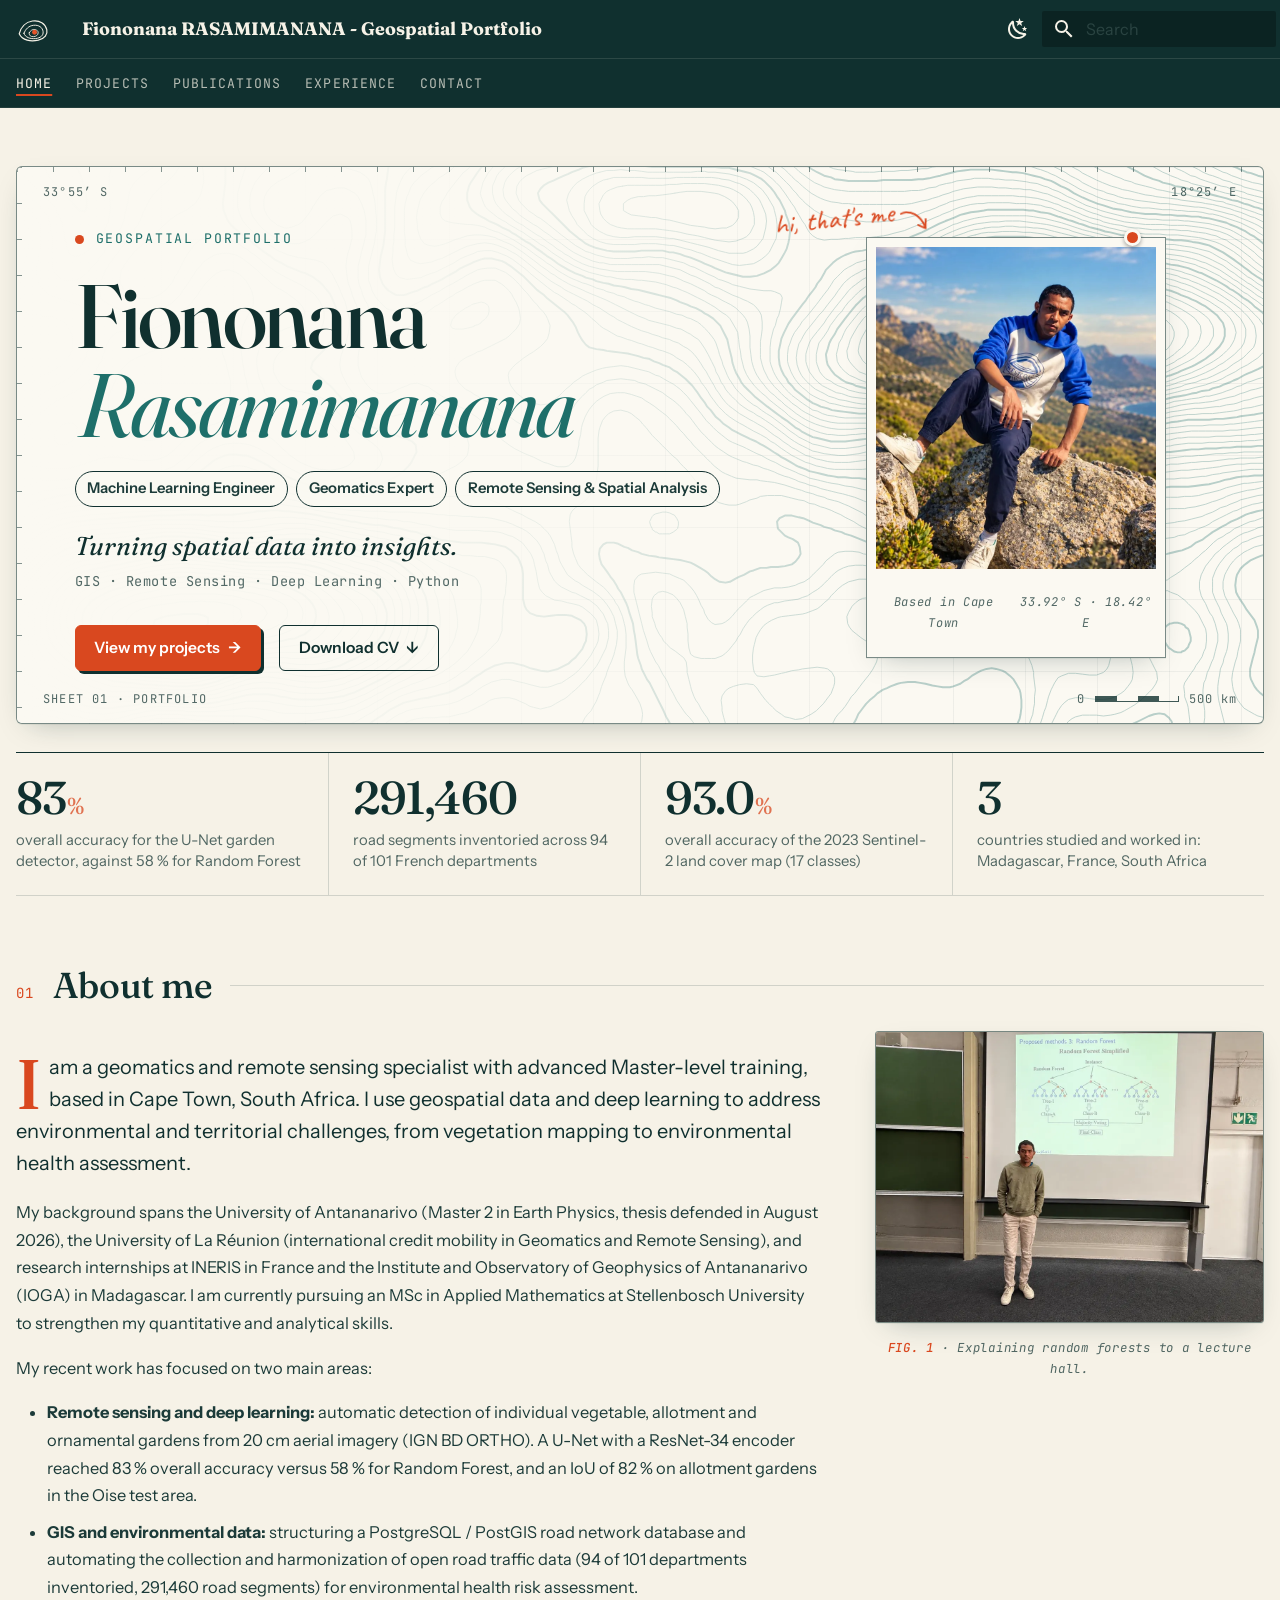
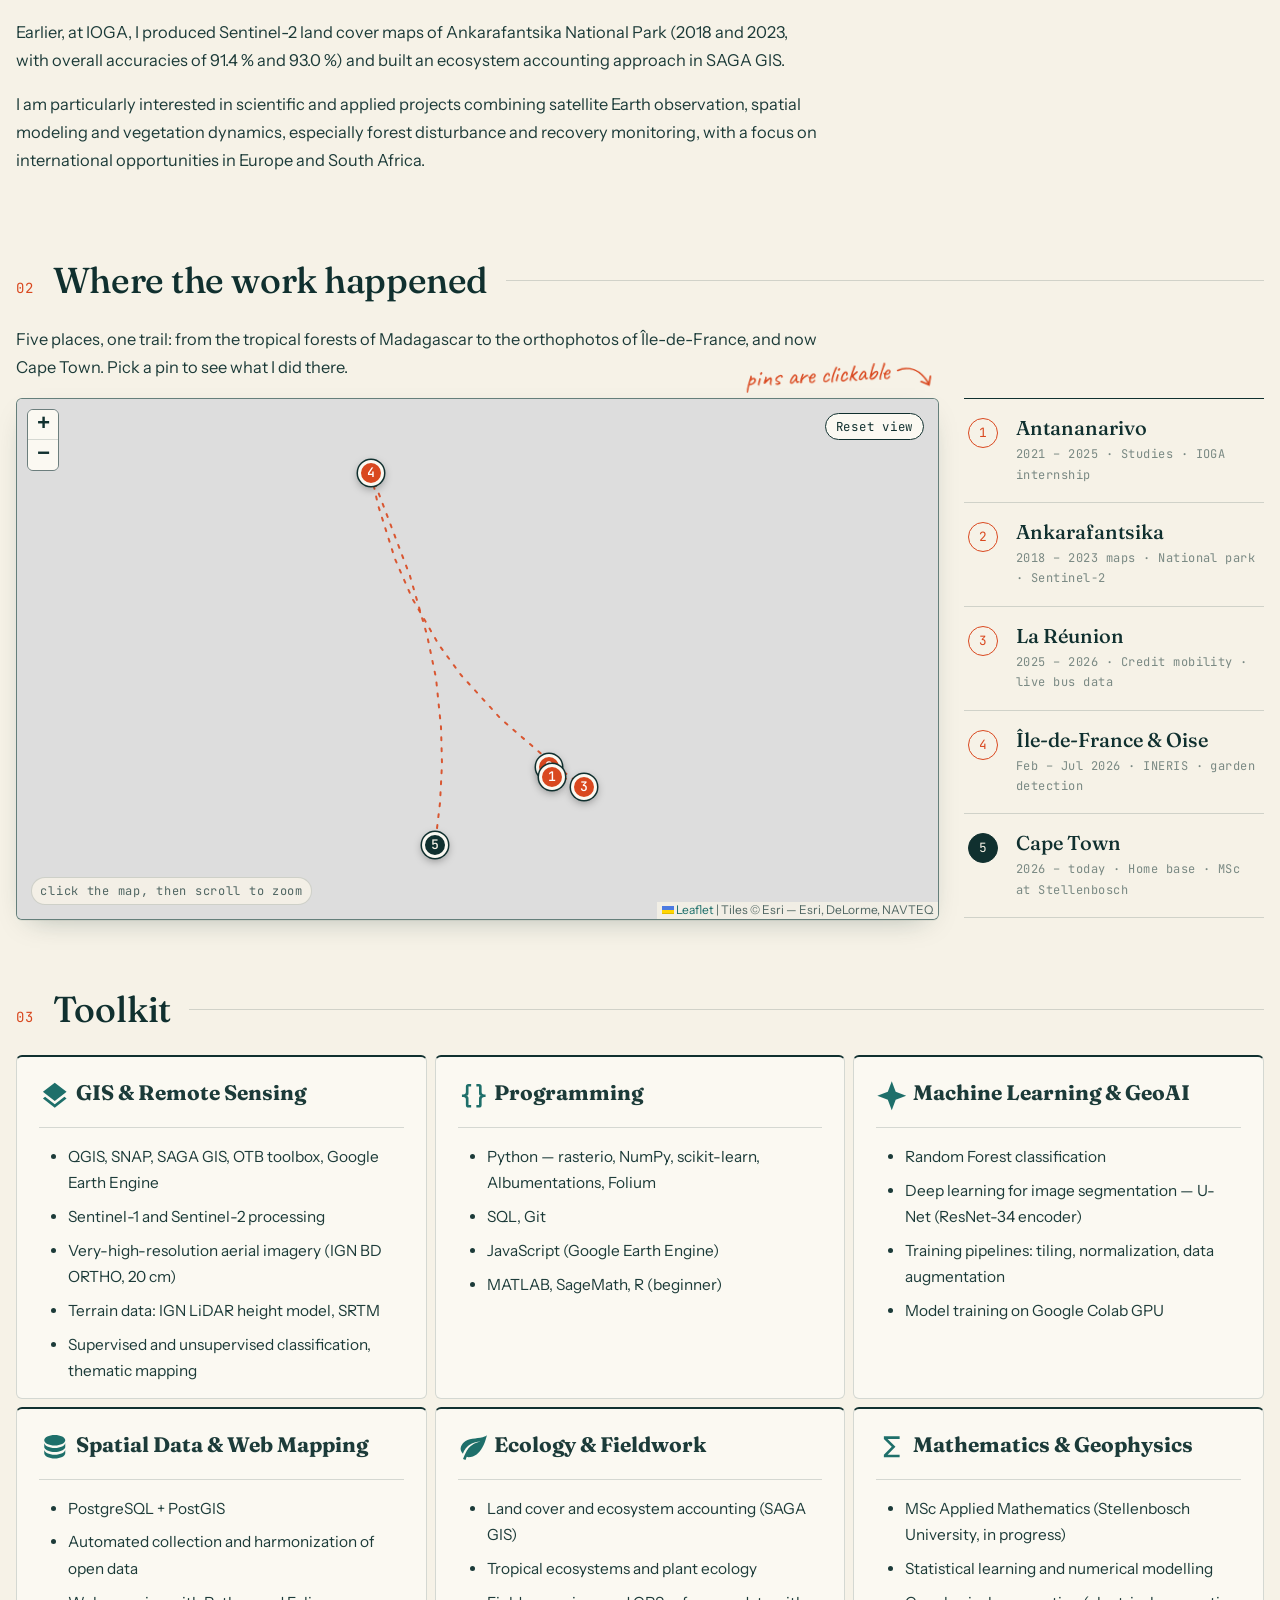
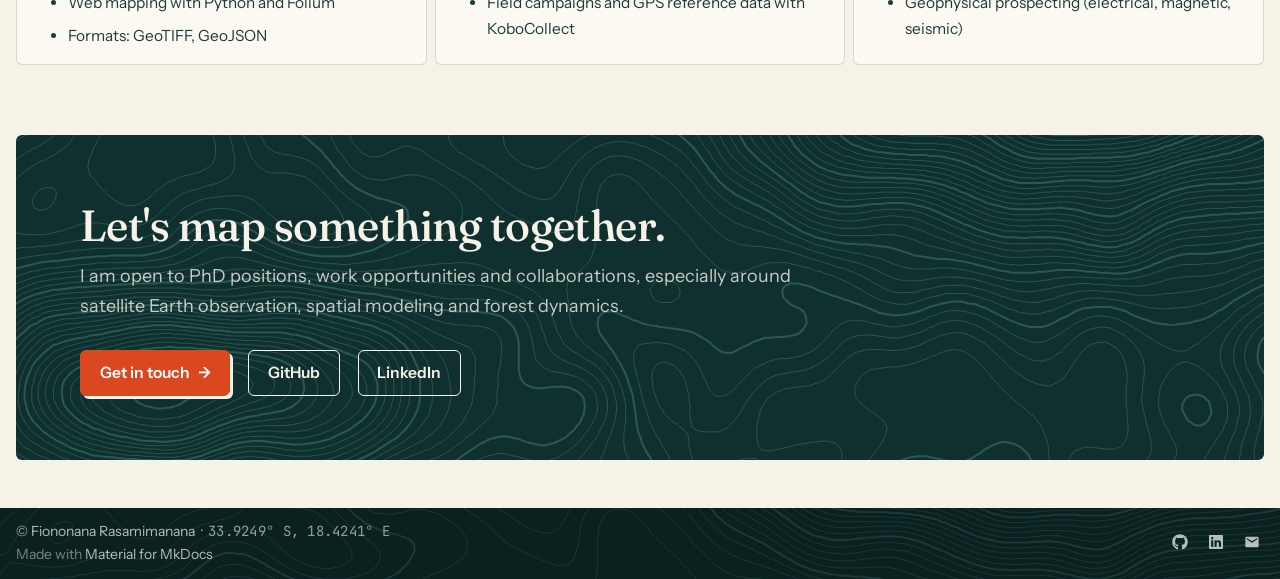
==== commit 04175c60: "Deployed 95b9cf1 with MkDocs version: 1.6.1" ====
--- a/index.html
+++ b/index.html
@@ -459,6 +459,34 @@
     
   
     Garden Detection & Road Traffic
+  
+
+    
+  </span>
+  
+  
+
+      </a>
+    </li>
+  
+
+              
+            
+              
+                
+  
+  
+  
+  
+    <li class="md-nav__item">
+      <a href="projects/water-stress-madagascar/" class="md-nav__link">
+        
+  
+  
+  <span class="md-ellipsis">
+    
+  
+    Water Stress in Madagascar (QGIS)
   
 
     
